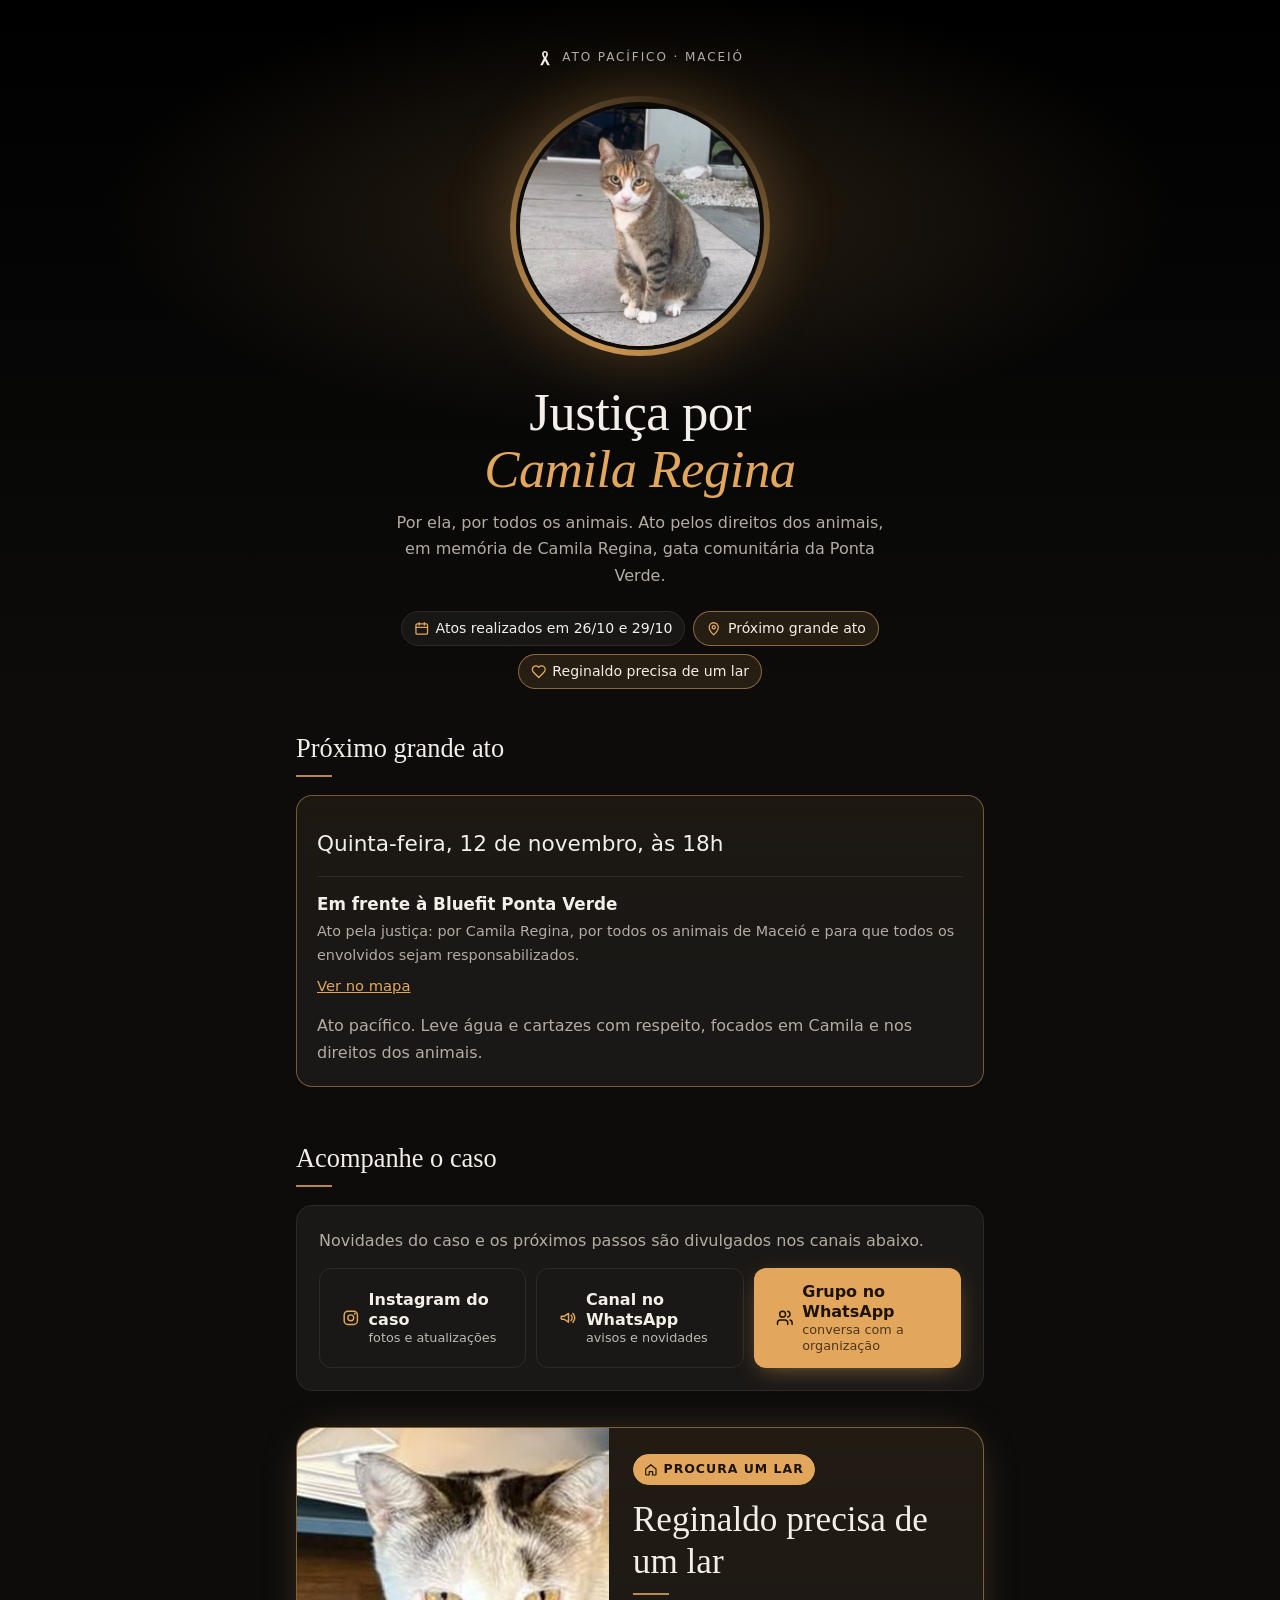
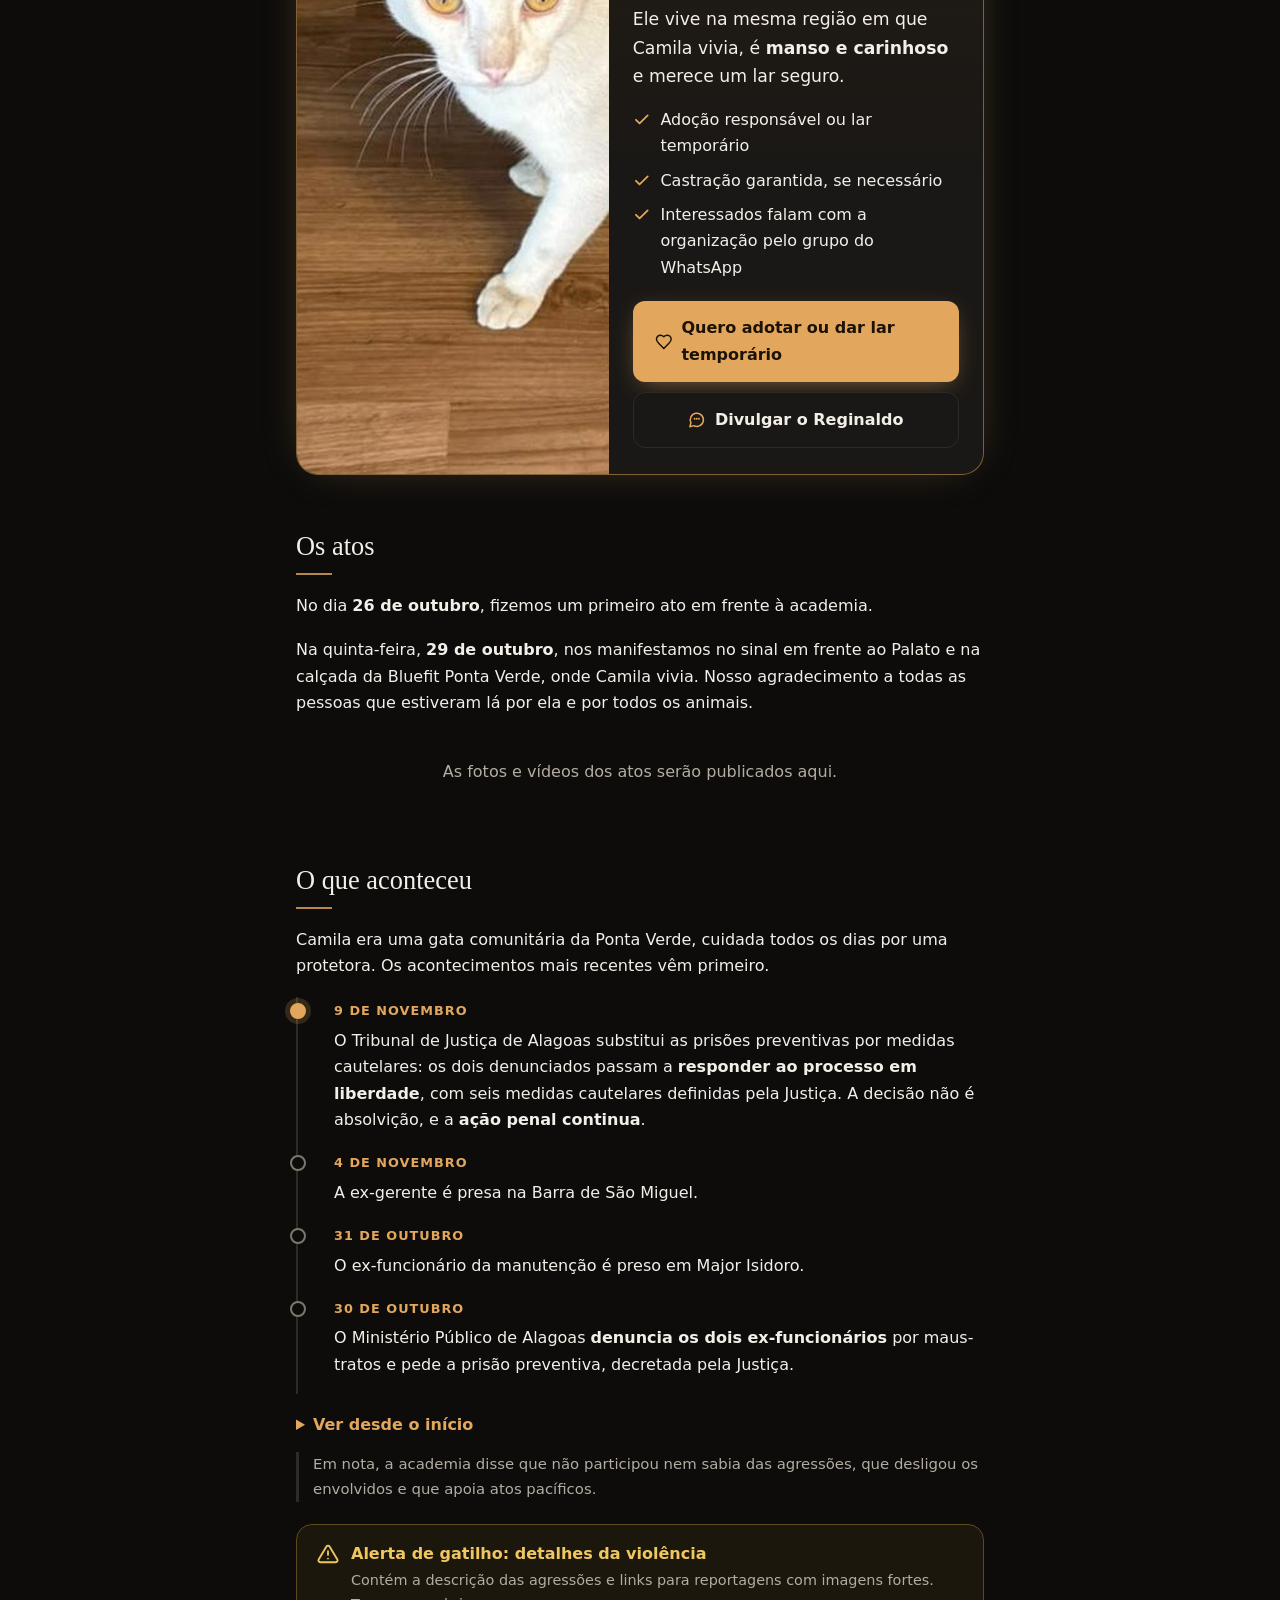
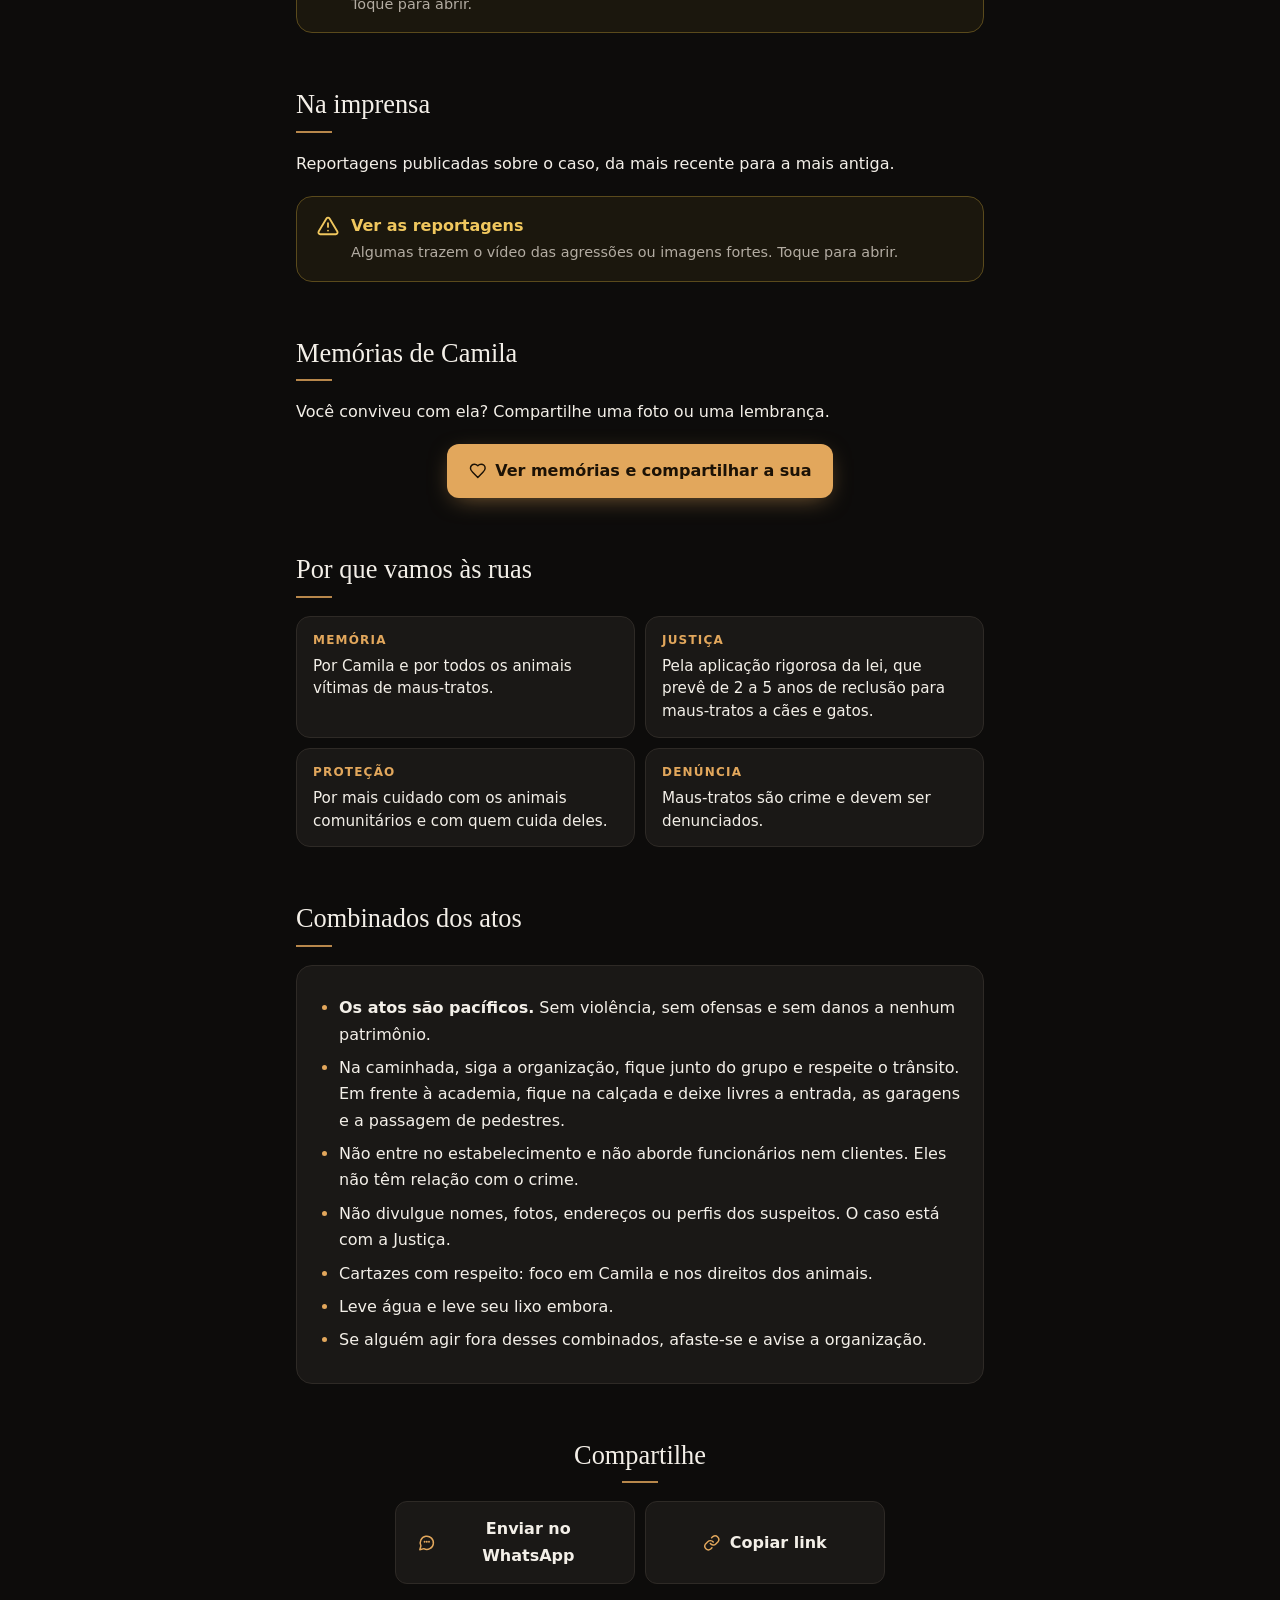
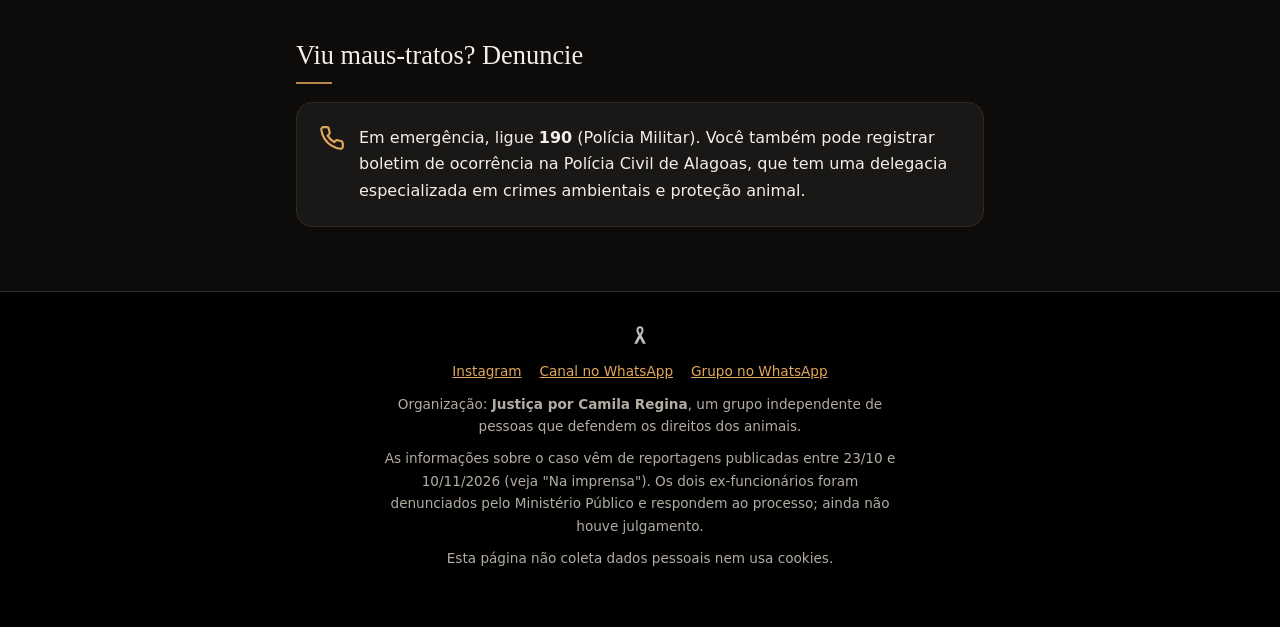
==== index.html @ c32c1be2 "Add files via upload" ====
<!doctype html>
<html lang="pt-BR">
<head>
<meta charset="utf-8">
<meta name="viewport" content="width=device-width, initial-scale=1">
<title>Justiça por Camila Regina · Ato pelos direitos dos animais</title>
<meta name="description" content="Ato pelos direitos dos animais, em memória da gata Camila Regina. Veja as fotos do grande ato de 29/10 e ajude o Reginaldo a encontrar um lar.">
<meta property="og:title" content="Justiça por Camila Regina · Ato pelos direitos dos animais">
<meta property="og:description" content="Fotos do grande ato de 29/10 · Reginaldo precisa de um lar · Ponta Verde, Maceió.">
<meta property="og:image" content="https://camilaregina-site.github.io/manifestacao/card-ato.png">
<meta name="theme-color" content="#0d0c0b">
<link rel="stylesheet" href="style.css">
<script>document.documentElement.classList.add('js')</script>
</head>
<body>

<!-- Ícones (SVG inline, sem serviços externos) -->
<svg width="0" height="0" style="position:absolute" aria-hidden="true">
  <symbol id="i-ribbon" viewBox="0 0 24 24"><path fill="currentColor" d="M12 2.5c-2.2 0-3.9 1.8-3.9 4 0 1.8 1 3.7 2.3 5.8L5.6 21.5h3.3L12 15.6l3.1 5.9h3.3l-4.8-9.2c1.3-2.1 2.3-4 2.3-5.8 0-2.2-1.7-4-3.9-4zm0 2.2c1 0 1.7.8 1.7 1.8 0 1-.7 2.4-1.7 4-1-1.6-1.7-3-1.7-4 0-1 .7-1.8 1.7-1.8z"/></symbol>
  <symbol id="i-cal" viewBox="0 0 24 24"><g fill="none" stroke="currentColor" stroke-width="2" stroke-linecap="round" stroke-linejoin="round"><rect x="3" y="4.5" width="18" height="16" rx="2"/><path d="M16 2.5v4M8 2.5v4M3 10h18"/></g></symbol>
  <symbol id="i-clock" viewBox="0 0 24 24"><g fill="none" stroke="currentColor" stroke-width="2" stroke-linecap="round" stroke-linejoin="round"><circle cx="12" cy="12" r="9"/><path d="M12 7v5l3 2"/></g></symbol>
  <symbol id="i-pin" viewBox="0 0 24 24"><g fill="none" stroke="currentColor" stroke-width="2" stroke-linecap="round" stroke-linejoin="round"><path d="M12 21.5s7-6.2 7-11.8a7 7 0 1 0-14 0c0 5.6 7 11.8 7 11.8z"/><circle cx="12" cy="9.7" r="2.5"/></g></symbol>
  <symbol id="i-shirt" viewBox="0 0 24 24"><path fill="none" stroke="currentColor" stroke-width="2" stroke-linejoin="round" d="M8 3 3 5.5l1.5 4.5L7 9v11.5h10V9l2.5 1L21 5.5 16 3c-.5 1.5-2 2.5-4 2.5S8.5 4.5 8 3z"/></symbol>
  <symbol id="i-chat" viewBox="0 0 24 24"><g fill="none" stroke="currentColor" stroke-width="2" stroke-linecap="round" stroke-linejoin="round"><path d="M7.9 20A9 9 0 1 0 4 16.1L2.5 21.5z"/><path d="M9 10.5h.01M12 10.5h.01M15 10.5h.01" stroke-width="2.6"/></g></symbol>
  <symbol id="i-link" viewBox="0 0 24 24"><g fill="none" stroke="currentColor" stroke-width="2" stroke-linecap="round" stroke-linejoin="round"><path d="M10 13a5 5 0 0 0 7.5.5l3-3a5 5 0 0 0-7-7L11.8 5.2"/><path d="M14 11a5 5 0 0 0-7.5-.5l-3 3a5 5 0 0 0 7 7l1.7-1.7"/></g></symbol>
  <symbol id="i-users" viewBox="0 0 24 24"><g fill="none" stroke="currentColor" stroke-width="2" stroke-linecap="round" stroke-linejoin="round"><path d="M16 21v-2a4 4 0 0 0-4-4H6a4 4 0 0 0-4 4v2"/><circle cx="9" cy="7" r="4"/><path d="M22 21v-2a4 4 0 0 0-3-3.9M16 3.1a4 4 0 0 1 0 7.8"/></g></symbol>
  <symbol id="i-alert" viewBox="0 0 24 24"><g fill="none" stroke="currentColor" stroke-width="2" stroke-linecap="round" stroke-linejoin="round"><path d="M10.3 3.9 1.8 18a2 2 0 0 0 1.7 3h17a2 2 0 0 0 1.7-3L13.7 3.9a2 2 0 0 0-3.4 0z"/><path d="M12 9v4M12 17h.01"/></g></symbol>
  <symbol id="i-heart" viewBox="0 0 24 24"><path fill="none" stroke="currentColor" stroke-width="2" stroke-linejoin="round" d="M19 14c1.5-1.5 3-3.2 3-5.5A5.5 5.5 0 0 0 16.5 3c-1.8 0-3 .5-4.5 2-1.5-1.5-2.7-2-4.5-2A5.5 5.5 0 0 0 2 8.5c0 2.3 1.5 4 3 5.5l7 7z"/></symbol>
  <symbol id="i-home" viewBox="0 0 24 24"><g fill="none" stroke="currentColor" stroke-width="2" stroke-linecap="round" stroke-linejoin="round"><path d="M3 10.5 12 3l9 7.5V20a1 1 0 0 1-1 1h-5v-6H9v6H4a1 1 0 0 1-1-1z"/></g></symbol>
  <symbol id="i-walk" viewBox="0 0 24 24"><g fill="none" stroke="currentColor" stroke-width="2" stroke-linecap="round" stroke-linejoin="round"><circle cx="13" cy="4" r="2"/><path d="m9 20 3-6 3 3v4M7.5 12.5 10 9l3 1 2 3 2.5 1M10 9l-1.5 4.5"/></g></symbol>
  <symbol id="i-play" viewBox="0 0 24 24"><path fill="currentColor" d="M8 5.5v13a1 1 0 0 0 1.5.86l11-6.5a1 1 0 0 0 0-1.72l-11-6.5A1 1 0 0 0 8 5.5z"/></symbol>
  <symbol id="i-check" viewBox="0 0 24 24"><path fill="none" stroke="currentColor" stroke-width="2.4" stroke-linecap="round" stroke-linejoin="round" d="M20 6 9 17l-5-5"/></symbol>
  <symbol id="i-phone" viewBox="0 0 24 24"><path fill="none" stroke="currentColor" stroke-width="2" stroke-linecap="round" stroke-linejoin="round" d="M22 16.9v3a2 2 0 0 1-2.2 2 19.8 19.8 0 0 1-8.6-3.1 19.5 19.5 0 0 1-6-6A19.8 19.8 0 0 1 2.1 4.2 2 2 0 0 1 4.1 2h3a2 2 0 0 1 2 1.7c.1.9.4 1.8.7 2.7a2 2 0 0 1-.5 2.1L8 9.8a16 16 0 0 0 6 6l1.3-1.3a2 2 0 0 1 2.1-.4c.9.3 1.8.6 2.7.7a2 2 0 0 1 1.7 2z"/></symbol>
  <symbol id="i-insta" viewBox="0 0 24 24"><g fill="none" stroke="currentColor" stroke-width="2" stroke-linecap="round" stroke-linejoin="round"><rect x="3" y="3" width="18" height="18" rx="5"/><circle cx="12" cy="12" r="4"/><path d="M17.5 6.5h.01" stroke-width="2.6"/></g></symbol>
  <symbol id="i-channel" viewBox="0 0 24 24"><g fill="none" stroke="currentColor" stroke-width="2" stroke-linecap="round" stroke-linejoin="round"><path d="M3 11v2a1 1 0 0 0 1 1h3l6 4V6L7 10H4a1 1 0 0 0-1 1z"/><path d="M16.5 8.5a5 5 0 0 1 0 7M19 6a8.5 8.5 0 0 1 0 12"/></g></symbol>
</svg>

<header class="hero">
  <div class="wrap">
    <p class="kicker"><svg class="ico ribbon"><use href="#i-ribbon"/></svg> Ato pacífico · Maceió</p>
    <div class="portrait">
      <img src="camila.jpg" alt="Camila Regina, uma gata tigrada com manchas laranja e peito e patas brancos, sentada numa calçada.">
    </div>
    <h1>Justiça por<br><em>Camila Regina</em></h1>
    <p class="sub">Por ela, por todos os animais. Ato pelos direitos dos animais, em memória de Camila Regina, gata comunitária da Ponta Verde.</p>
    <ul class="chips" aria-label="Resumo">
      <li><svg class="ico"><use href="#i-cal"/></svg> Atos realizados em 26/10 e 29/10</li>
      <li id="chipProx" hidden><a href="#proximo"><svg class="ico"><use href="#i-pin"/></svg> Próximo grande ato</a></li>
      <li><a href="#reginaldo"><svg class="ico"><use href="#i-heart"/></svg> Reginaldo precisa de um lar</a></li>
    </ul>
  </div>
</header>

<main class="wrap">

<section id="proximo" class="reveal" aria-labelledby="prox-t" hidden>
  <h2 id="prox-t">Próximo grande ato</h2>
  <article class="event main-event">
    <p class="event-date" id="proxQuando"></p>
    <ul class="route" id="proxRota"></ul>
    <p class="prox-levar" id="proxLevar"></p>
  </article>
</section>

<section class="reveal" aria-labelledby="acompanhe-t">
  <h2 id="acompanhe-t">Acompanhe o caso</h2>
  <div class="card">
    <p class="follow-note" id="semProximo">Outros atos podem acontecer. Quando houver, a data e o local serão divulgados aqui e nos canais abaixo.</p>
    <p class="follow-note" id="comProximo" hidden>Novidades do caso e os próximos passos são divulgados nos canais abaixo.</p>
    <div class="follow">
      <a class="btn ghost" data-link="INSTAGRAM" href="#" target="_blank" rel="noopener"><svg class="ico"><use href="#i-insta"/></svg><span>Instagram do caso<small>fotos e atualizações</small></span></a>
      <a class="btn ghost" data-link="CANAL_WHATSAPP" href="#" target="_blank" rel="noopener"><svg class="ico"><use href="#i-channel"/></svg><span>Canal no WhatsApp<small>avisos e novidades</small></span></a>
      <a class="btn primary" data-link="GRUPO_WHATSAPP" href="#" target="_blank" rel="noopener"><svg class="ico"><use href="#i-users"/></svg><span>Grupo no WhatsApp<small>conversa com a organização</small></span></a>
    </div>
  </div>
</section>

<section id="reginaldo" class="reveal featured" aria-labelledby="adote">
  <div class="featured-card">
    <img src="reginaldo.jpg" alt="Reginaldo, um gato branco com manchas cinza tigradas na cabeça e no rabo e olhos cor de mel, em pé sobre um piso de madeira.">
    <div class="featured-body">
      <span class="tag urgent"><svg class="ico"><use href="#i-home"/></svg> Procura um lar</span>
      <h2 id="adote">Reginaldo precisa de um lar</h2>
      <p class="big">Ele vive na mesma região em que Camila vivia, é <strong>manso e carinhoso</strong> e merece um lar seguro.</p>
      <ul class="checks">
        <li><svg class="ico"><use href="#i-check"/></svg> Adoção responsável ou lar temporário</li>
        <li><svg class="ico"><use href="#i-check"/></svg> Castração garantida, se necessário</li>
        <li><svg class="ico"><use href="#i-check"/></svg> Interessados falam com a organização pelo grupo do WhatsApp</li>
      </ul>
      <div class="cta-row">
        <a class="btn primary" data-group href="#" target="_blank" rel="noopener"><svg class="ico"><use href="#i-heart"/></svg> Quero adotar ou dar lar temporário</a>
        <a class="btn ghost" id="regShare" href="#" target="_blank" rel="noopener"><svg class="ico"><use href="#i-chat"/></svg> Divulgar o Reginaldo</a>
      </div>
    </div>
  </div>
</section>

<section class="reveal" aria-labelledby="ato-t">
  <h2 id="ato-t">Os atos</h2>
  <p class="lead">No dia <strong>26 de outubro</strong>, fizemos um primeiro ato em frente à academia.</p>
  <p class="lead">Na quinta-feira, <strong>29 de outubro</strong>, nos manifestamos no sinal em frente ao Palato e na calçada da Bluefit Ponta Verde, onde Camila vivia. Nosso agradecimento a todas as pessoas que estiveram lá por ela e por todos os animais.</p>
  <div id="atoPreview" class="photo-grid" hidden></div>
  <p id="atoVazio" class="empty">As fotos e vídeos dos atos serão publicados aqui.</p>
  <div class="center" id="atoCta" hidden><a class="btn primary" href="galeria.html"><svg class="ico"><use href="#i-play"/></svg> Ver todas as fotos e vídeos</a></div>
</section>

<section class="reveal" aria-labelledby="caso">
  <h2 id="caso">O que aconteceu</h2>
  <p class="lead">Camila era uma gata comunitária da Ponta Verde, cuidada todos os dias por uma protetora. Os acontecimentos mais recentes vêm primeiro.</p>
  <ol class="timeline">
    <li class="now"><span class="when">9 de novembro</span>
      <p>O Tribunal de Justiça de Alagoas substitui as prisões preventivas por medidas cautelares: os dois denunciados passam a <strong>responder ao processo em liberdade</strong>, com seis medidas cautelares definidas pela Justiça. A decisão não é absolvição, e a <strong>ação penal continua</strong>.</p></li>
    <li><span class="when">4 de novembro</span>
      <p>A ex-gerente é presa na Barra de São Miguel.</p></li>
    <li><span class="when">31 de outubro</span>
      <p>O ex-funcionário da manutenção é preso em Major Isidoro.</p></li>
    <li><span class="when">30 de outubro</span>
      <p>O Ministério Público de Alagoas <strong>denuncia os dois ex-funcionários</strong> por maus-tratos e pede a prisão preventiva, decretada pela Justiça.</p></li>
  </ol>
  <details class="more-tl">
    <summary>Ver desde o início</summary>
    <ol class="timeline">
      <li><span class="when">29 de outubro</span>
        <p>Grande ato, no sinal em frente ao Palato e na calçada da academia, dois meses depois do desaparecimento de Camila.</p></li>
      <li><span class="when">26 de outubro</span>
        <p>Primeiro ato, em frente à academia.</p></li>
      <li><span class="when">23 de outubro</span>
        <p>A imprensa divulga imagens de câmeras de segurança. A Polícia Civil conclui o inquérito e <strong>indicia por maus-tratos</strong> os dois ex-funcionários apontados como envolvidos. O caso segue para o Ministério Público.</p></li>
      <li><span class="when">Setembro e outubro</span>
        <p>Quem cuidava de Camila a procura e pede imagens de câmeras da região. As imagens só vieram a público em 23 de outubro.</p></li>
      <li><span class="when">29 de agosto</span>
        <p>Camila desaparece.</p></li>
    </ol>
  </details>
  <p class="aside">Em nota, a academia disse que não participou nem sabia das agressões, que desligou os envolvidos e que apoia atos pacíficos.</p>

  <details class="tw">
    <summary><svg class="ico"><use href="#i-alert"/></svg>
      <span><strong>Alerta de gatilho: detalhes da violência</strong>
      <small>Contém a descrição das agressões e links para reportagens com imagens fortes. Toque para abrir.</small></span></summary>
    <div class="tw-body">
      <p>Segundo as reportagens, as imagens mostram os suspeitos colocando a gata dentro de um saco, amarrando o saco e levando-o para uma sala. Também mostram o saco sendo arremessado contra o chão repetidas vezes, além de chutes e pisões com o animal dentro.</p>
      <p>De acordo com a Polícia Civil, um dos suspeitos confessou o crime em depoimento.</p>
      <p>Reportagens (com vídeo e imagens fortes):</p>
      <ul class="sources">
        <li><a href="https://www.tnh1.com.br/noticia/nid/imagens-fortes-camera-flagrou-ex-funcionarios-de-academia-agredindo-gata-na-ponta-verde/" target="_blank" rel="noopener">TNH1 · Câmera flagrou ex-funcionários de academia agredindo gata na Ponta Verde (23/10)</a></li>
        <li><a href="https://www.gazetaweb.com/noticias/policia/academia-se-pronuncia-sobre-morte-de-gata-espancada-por-ex-funcionarios-na-ponta-verde-944547" target="_blank" rel="noopener">GazetaWeb · Academia se pronuncia sobre morte de gata (23/10)</a></li>
      </ul>
    </div>
  </details>
</section>

<section class="reveal" aria-labelledby="imprensa-t">
  <h2 id="imprensa-t">Na imprensa</h2>
  <p class="lead">Reportagens publicadas sobre o caso, da mais recente para a mais antiga.</p>
  <details class="tw">
    <summary><svg class="ico"><use href="#i-alert"/></svg>
      <span><strong>Ver as reportagens</strong>
      <small>Algumas trazem o vídeo das agressões ou imagens fortes. Toque para abrir.</small></span></summary>
    <div class="tw-body">
      <ul class="news">
        <li><span class="d">10/11</span><div><a href="https://www.gazetaweb.com/noticias/justica/caso-camila-regina-justica-manda-soltar-suspeitos-de-matar-gata-em-academia-da-ponta-verde-948374" target="_blank" rel="noopener">Justiça substitui as prisões por medidas cautelares e a ação penal continua</a><small>GazetaWeb</small></div></li>
        <li><span class="d">04/11</span><div><a href="https://www.gazetaweb.com/noticias/policia/ex-gerente-de-academia-na-ponta-verde-e-presa-por-envolvimento-na-morte-da-gata-947110" target="_blank" rel="noopener">Ex-gerente da academia é presa na Barra de São Miguel</a><small>GazetaWeb</small></div></li>
        <li><span class="d">04/11</span><div><a href="https://www.bnewsalagoas.com.br/noticias/policia/caso-camila-regina-ex-gerente-de-academia-e-presa-por-suposto-envolvimento-na-morte-de-gata.html" target="_blank" rel="noopener">Caso Camila Regina: ex-gerente é presa</a><small>BNews Alagoas</small></div></li>
        <li><span class="d">31/10</span><div><a href="https://www.gazetaweb.com/noticias/policia/suspeita-de-ordenar-morte-da-gata-camila-regina-deve-se-entregar-a-policia-946533" target="_blank" rel="noopener">Denúncia do Ministério Público e prisão de um dos ex-funcionários</a><small>GazetaWeb</small></div></li>
        <li><span class="d">29/10</span><div><a href="https://www.gazetaweb.com/alagoas/justica-por-camila-regina-novo-protesto-reune-defensores-dos-animais-na-ponta-verde-946072" target="_blank" rel="noopener">Novo protesto reúne defensores dos animais na Ponta Verde</a><small>GazetaWeb</small></div></li>
        <li><span class="d">23/10</span><div><a href="https://www.gazetaweb.com/noticias/policia/academia-se-pronuncia-sobre-morte-de-gata-espancada-por-ex-funcionarios-na-ponta-verde-944547" target="_blank" rel="noopener">Academia se pronuncia sobre a morte da gata; nota na íntegra</a><small>GazetaWeb</small></div></li>
        <li><span class="d">23/10</span><div><a href="https://www.tnh1.com.br/noticia/nid/imagens-fortes-camera-flagrou-ex-funcionarios-de-academia-agredindo-gata-na-ponta-verde/" target="_blank" rel="noopener">Câmera flagrou ex-funcionários agredindo a gata (imagens fortes)</a><small>TNH1</small></div></li>
      </ul>
    </div>
  </details>
</section>

<section class="reveal" aria-labelledby="memorias-t">
  <h2 id="memorias-t">Memórias de Camila</h2>
  <p class="lead">Você conviveu com ela? Compartilhe uma foto ou uma lembrança.</p>
  <div id="memPreview" class="gallery gallery-preview"></div>
  <div class="center"><a class="btn primary" href="memorias.html"><svg class="ico"><use href="#i-heart"/></svg> Ver memórias e compartilhar a sua</a></div>
</section>

<section class="reveal" aria-labelledby="pedimos">
  <h2 id="pedimos">Por que vamos às ruas</h2>
  <div class="reasons">
    <div><span class="n">Memória</span><p>Por Camila e por todos os animais vítimas de maus-tratos.</p></div>
    <div><span class="n">Justiça</span><p>Pela aplicação rigorosa da lei, que prevê de 2 a 5 anos de reclusão para maus-tratos a cães e gatos.</p></div>
    <div><span class="n">Proteção</span><p>Por mais cuidado com os animais comunitários e com quem cuida deles.</p></div>
    <div><span class="n">Denúncia</span><p>Maus-tratos são crime e devem ser denunciados.</p></div>
  </div>
</section>

<section class="reveal" aria-labelledby="combinados">
  <h2 id="combinados">Combinados dos atos</h2>
  <div class="card">
    <ul class="rules">
      <li><strong>Os atos são pacíficos.</strong> Sem violência, sem ofensas e sem danos a nenhum patrimônio.</li>
      <li>Na caminhada, siga a organização, fique junto do grupo e respeite o trânsito. Em frente à academia, fique na calçada e deixe livres a entrada, as garagens e a passagem de pedestres.</li>
      <li>Não entre no estabelecimento e não aborde funcionários nem clientes. Eles não têm relação com o crime.</li>
      <li>Não divulgue nomes, fotos, endereços ou perfis dos suspeitos. O caso está com a Justiça.</li>
      <li>Cartazes com respeito: foco em Camila e nos direitos dos animais.</li>
      <li>Leve água e leve seu lixo embora.</li>
      <li>Se alguém agir fora desses combinados, afaste-se e avise a organização.</li>
    </ul>
  </div>
</section>

<section class="reveal center" aria-labelledby="compartilhe">
  <h2 id="compartilhe">Compartilhe</h2>
  <div class="share">
    <a class="btn ghost" id="waShare" href="#" target="_blank" rel="noopener"><svg class="ico"><use href="#i-chat"/></svg> Enviar no WhatsApp</a>
    <button class="btn ghost" id="copyBtn" type="button"><svg class="ico"><use href="#i-link"/></svg> <span>Copiar link</span></button>
  </div>
</section>

<section class="reveal" aria-labelledby="denuncie">
  <h2 id="denuncie">Viu maus-tratos? Denuncie</h2>
  <div class="card denounce">
    <svg class="ico big"><use href="#i-phone"/></svg>
    <p class="m0">Em emergência, ligue <strong>190</strong> (Polícia Militar). Você também pode registrar boletim de ocorrência na Polícia Civil de Alagoas, que tem uma delegacia especializada em crimes ambientais e proteção animal.</p>
  </div>
</section>

</main>

<footer>
  <div class="wrap">
    <svg class="ico ribbon" aria-hidden="true"><use href="#i-ribbon"/></svg>
    <p class="foot-links"><a data-link="INSTAGRAM" href="#" target="_blank" rel="noopener">Instagram</a><a data-link="CANAL_WHATSAPP" href="#" target="_blank" rel="noopener">Canal no WhatsApp</a><a data-link="GRUPO_WHATSAPP" href="#" target="_blank" rel="noopener">Grupo no WhatsApp</a></p>
    <p>Organização: <strong>Justiça por Camila Regina</strong>, um grupo independente de pessoas que defendem os direitos dos animais.</p>
    <p>As informações sobre o caso vêm de reportagens publicadas entre 23/10 e 10/11/2026 (veja "Na imprensa"). Os dois ex-funcionários foram denunciados pelo Ministério Público e respondem ao processo; ainda não houve julgamento.</p>
    <p>Esta página não coleta dados pessoais nem usa cookies.</p>
  </div>
</footer>

<script src="config.js"></script>
<script src="galeria-data.js"></script>
<script src="script.js"></script>
</body>
</html>
---- style.css ----
:root{
  --bg:#0d0c0b; --bg2:#141210; --card:#1a1816; --line:#2e2a26;
  --text:#f3efe8; --muted:#b3aca2; --faint:#7d766c;
  --accent:#e2a75c; --accent-2:#c9853a; --accent-ink:#1c1206;
  --warn:#f0c75e; --ok:#86c58a;
  --serif: Georgia, "Iowan Old Style", "Palatino Linotype", "Times New Roman", serif;
  --sans: system-ui, -apple-system, "Segoe UI", Roboto, Helvetica, Arial, sans-serif;
}
*{box-sizing:border-box}
html{-webkit-text-size-adjust:100%;scroll-behavior:smooth}
body{margin:0;background:var(--bg);color:var(--text);font:16px/1.65 var(--sans)}
a{color:var(--accent)}
.wrap{max-width:720px;margin:0 auto;padding:0 16px}
.mt0{margin-top:0}.m0{margin:0}
.ico{width:1.1em;height:1.1em;flex:none;vertical-align:-.18em}
.ico.big{width:26px;height:26px;color:var(--accent)}

/* ---------- Hero ---------- */
.hero{text-align:center;padding:48px 0 12px;position:relative;overflow:hidden;
  background:
    radial-gradient(ellipse 60% 45% at 50% 30%, rgba(226,167,92,.16), transparent 70%),
    linear-gradient(180deg, #000 0%, var(--bg) 100%);}
.kicker{display:inline-flex;align-items:center;gap:8px;letter-spacing:.16em;text-transform:uppercase;
  font-size:.75rem;color:var(--muted);margin:0 0 28px}
.ribbon{color:var(--text);width:18px;height:18px}
.portrait{width:min(260px,64vw);aspect-ratio:1;margin:0 auto;border-radius:50%;padding:6px;
  background:conic-gradient(from 200deg, rgba(226,167,92,.9), rgba(226,167,92,.15), rgba(226,167,92,.9));
  box-shadow:0 0 60px 6px rgba(226,167,92,.22)}
.portrait img{width:100%;height:100%;object-fit:cover;border-radius:50%;display:block;border:4px solid var(--bg)}
h1{font-family:var(--serif);font-weight:400;font-size:clamp(2.1rem,7.5vw,3.3rem);line-height:1.08;margin:28px 0 12px;letter-spacing:-.01em}
h1 em{font-style:italic;color:var(--accent)}
.epitaph{font-family:var(--serif);font-style:italic;font-size:1.15rem;color:var(--text);margin:0 0 10px;opacity:.9}
.sub{color:var(--muted);margin:0 auto 22px;max-width:500px}
.chips{list-style:none;padding:0;margin:0;display:flex;flex-wrap:wrap;gap:8px;justify-content:center}
.chips li{display:inline-flex;align-items:center;gap:6px;background:rgba(255,255,255,.05);border:1px solid var(--line);
  border-radius:999px;padding:5px 12px;font-size:.88rem;color:var(--text)}
.chips .ico{color:var(--accent)}

/* ---------- Botões ---------- */
.btn{display:inline-flex;align-items:center;justify-content:center;gap:9px;font:inherit;font-weight:700;cursor:pointer;
  border:0;border-radius:12px;padding:14px 22px;text-decoration:none;transition:transform .15s, background .2s, box-shadow .2s}
.btn:active{transform:scale(.98)}
.primary{background:var(--accent);color:var(--accent-ink);box-shadow:0 6px 24px -8px rgba(226,167,92,.6)}
.primary:hover{background:#ebb46c}
.ghost{background:var(--card);color:var(--text);border:1px solid var(--line)}
.ghost:hover{border-color:var(--accent)}
.ghost .ico{color:var(--accent)}
.linkbtn{background:none;border:0;color:var(--muted);text-decoration:underline;padding:8px;font:inherit;font-size:.9rem;cursor:pointer}
:focus-visible{outline:3px solid var(--accent);outline-offset:3px}

/* ---------- Seções ---------- */
main section{margin-top:56px}
main section:first-child{margin-top:32px}
h2{font-family:var(--serif);font-weight:400;font-size:1.65rem;margin:0 0 18px;line-height:1.2}
h2::after{content:"";display:block;width:36px;height:2px;background:var(--accent);margin-top:10px;opacity:.8}
.center{text-align:center}
.center h2::after{margin-left:auto;margin-right:auto}
.card{background:var(--card);border:1px solid var(--line);border-radius:16px;padding:22px}

/* Quando e onde */
.info-grid{display:grid;grid-template-columns:1fr 1fr;gap:12px}
.info{display:flex;gap:14px;align-items:flex-start;background:var(--card);border:1px solid var(--line);border-radius:16px;padding:18px}
.info.wide{grid-column:1 / -1}
.lbl{display:block;font-size:.78rem;letter-spacing:.08em;text-transform:uppercase;color:var(--faint)}
.info strong{display:block;font-size:1.05rem}
.info small{display:block;color:var(--muted);font-size:.9rem;font-weight:400;margin-top:2px}
.info a{display:inline-block;margin-top:6px;font-size:.92rem}
.tbc{color:var(--warn)}
@media (max-width:520px){.info-grid{grid-template-columns:1fr}}

/* Eventos */
.event{background:var(--card);border:1px solid var(--line);border-radius:16px;padding:20px;margin-bottom:12px}
.main-event{border-color:rgba(226,167,92,.45);background:linear-gradient(180deg,rgba(226,167,92,.08),var(--card) 60%)}
.event-date{font-size:1.35rem;margin:10px 0 2px}
.event-date strong{color:var(--accent)}
.event-sub{margin:0 0 6px;color:var(--muted)}
.route{list-style:none;margin:14px 0 0;padding:0;display:grid;gap:14px}
.route li{display:flex;gap:14px;align-items:flex-start;padding-top:14px;border-top:1px solid var(--line)}
.route strong{display:block;font-size:1.05rem}
.route small{display:block;color:var(--muted);font-size:.9rem;margin-top:2px}
.route a{display:inline-block;margin-top:6px;font-size:.92rem}
.small-event{display:flex;gap:12px;align-items:baseline;padding:14px 18px}
.tag-muted{color:var(--muted);background:rgba(255,255,255,.05);border-color:var(--line);flex:none}
.bring{margin-top:0}

/* Contador */
.rsvp{position:relative;text-align:center;background:var(--bg2);border:1px solid var(--line);border-radius:20px;padding:36px 20px;overflow:hidden}
.rsvp h2::after{margin-left:auto;margin-right:auto}
.glow{position:absolute;inset:-40% -20% auto;height:120%;pointer-events:none;
  background:radial-gradient(circle at 50% 30%, rgba(226,167,92,.18), transparent 55%)}
.count{font-family:var(--serif);font-size:4rem;line-height:1;margin:6px 0 4px;position:relative}
.count-label{color:var(--muted);margin:0 0 22px;position:relative}
.go{width:100%;max-width:340px;font-size:1.1rem;position:relative}
.go[disabled]{cursor:default}
.go.done{background:var(--ok);box-shadow:none}
.note{font-size:.85rem;color:var(--muted);margin:14px 0 0;position:relative}
.demo{font-size:.8rem;color:var(--warn);margin:10px 0 0}

/* Linha do tempo */
.timeline{list-style:none;margin:0;padding:0 0 0 22px;border-left:2px solid var(--line)}
.timeline li{position:relative;padding:0 0 16px 14px}
.timeline li::before{content:"";position:absolute;left:-30px;top:6px;width:12px;height:12px;border-radius:50%;
  background:var(--bg);border:2px solid var(--faint)}
.timeline li.now::before{background:var(--accent);border-color:var(--accent);box-shadow:0 0 0 5px rgba(226,167,92,.18)}
.when{font-size:.8rem;letter-spacing:.08em;text-transform:uppercase;color:var(--accent);font-weight:700}
.timeline p{margin:4px 0 0}
.aside{color:var(--muted);font-size:.93rem;border-left:3px solid var(--line);padding-left:14px;margin:6px 0 22px}

/* Alerta de gatilho */
details.tw{border:1px solid #5a4a1c;background:#1b170d;border-radius:16px}
details.tw summary{list-style:none;cursor:pointer;padding:16px 20px;display:flex;gap:12px;align-items:flex-start;color:var(--warn)}
details.tw summary::-webkit-details-marker{display:none}
details.tw summary .ico{width:22px;height:22px;margin-top:2px}
details.tw summary small{display:block;color:var(--muted);font-size:.9rem;margin-top:2px}
details.tw[open] summary{border-bottom:1px solid #5a4a1c}
.tw-body{padding:4px 20px 12px}
.sources li{margin:6px 0;overflow-wrap:anywhere}

/* Motivos */
.reasons{display:grid;grid-template-columns:1fr 1fr;gap:10px}
.reasons div{background:var(--card);border:1px solid var(--line);border-radius:14px;padding:14px 16px}
.reasons .n{display:block;font-size:.75rem;letter-spacing:.1em;text-transform:uppercase;color:var(--accent);font-weight:700;margin-bottom:4px}
.reasons p{margin:0;font-size:.95rem;line-height:1.5}
@media (max-width:520px){.reasons{grid-template-columns:1fr}}
.lead{margin:0 0 18px;color:var(--text)}

/* Adoção */
.adopt{display:grid;grid-template-columns:240px 1fr;background:var(--card);border:1px solid var(--line);border-radius:20px;overflow:hidden}
.adopt img{width:100%;height:100%;min-height:240px;object-fit:cover;object-position:8% 60%;display:block}
.adopt-body{padding:22px}
.adopt-body p{margin:12px 0}
.adopt-body .rules{margin-bottom:20px}
.tag{display:inline-flex;align-items:center;gap:6px;font-size:.78rem;letter-spacing:.08em;text-transform:uppercase;
  color:var(--accent);background:rgba(226,167,92,.1);border:1px solid rgba(226,167,92,.3);border-radius:999px;padding:4px 10px}
@media (max-width:560px){.adopt{grid-template-columns:1fr}.adopt img{aspect-ratio:1;height:auto}.adopt-body .btn{width:100%}}

ul.rules{margin:0;padding-left:20px}
ul.rules li{margin:7px 0}
ul.rules li::marker{color:var(--accent)}

/* Compartilhar */
.share{display:flex;gap:10px;flex-wrap:wrap;justify-content:center}
.share .btn{flex:1 1 180px;max-width:240px}

.denounce{display:flex;gap:14px;align-items:flex-start}

/* Memórias */
.gallery{columns:2 260px;column-gap:14px}
.gallery-preview:empty{display:none}
.gallery-preview{margin-bottom:18px}
.mem{break-inside:avoid;margin:0 0 14px;background:var(--card);border:1px solid var(--line);border-radius:16px;overflow:hidden}
.mem img{display:block;width:100%;height:auto;background:#222}
.mem figcaption{padding:16px 18px}
.mem blockquote{margin:0;font-family:var(--serif);font-style:italic;font-size:1.05rem;line-height:1.55;white-space:pre-line;overflow-wrap:anywhere}
.mem .who{margin:10px 0 0;color:var(--accent);font-size:.85rem;font-weight:700}
.empty{color:var(--muted);text-align:center;padding:24px 0}
.hero-small{padding:28px 0 36px}
.hero-small h1{margin-top:6px}
.hero-small .sub{margin-bottom:22px}
.back{text-align:left;margin:0 0 24px;font-size:.92rem}
.back a{color:var(--muted);text-decoration:none}
.back a:hover{color:var(--accent)}

/* Formulário */
.field{display:block;margin:0 0 18px}
.field > span{display:block;font-weight:700;margin-bottom:6px}
.field > span small{font-weight:400;color:var(--muted)}
.field input[type=text],.field textarea{width:100%;font:inherit;color:var(--text);background:var(--bg);border:1px solid var(--line);border-radius:12px;padding:12px 14px}
.field textarea{resize:vertical;min-height:120px}
.field input:focus,.field textarea:focus{outline:none;border-color:var(--accent)}
.counter{display:block;text-align:right;color:var(--faint);font-size:.8rem;margin-top:4px}
.file-drop{display:flex;align-items:center;justify-content:center;min-height:120px;border:2px dashed var(--line);border-radius:14px;cursor:pointer;color:var(--muted);overflow:hidden;position:relative}
.file-drop:hover{border-color:var(--accent);color:var(--text)}
.file-drop input{position:absolute;inset:0;opacity:0;cursor:pointer}
.file-drop span{display:inline-flex;align-items:center;gap:8px;font-weight:700}
.file-drop img{max-height:260px;max-width:100%;display:block}
.consent{display:flex;gap:12px;align-items:flex-start;font-size:.9rem;color:var(--muted);margin:6px 0 18px;cursor:pointer}
.consent input{margin-top:4px;width:18px;height:18px;accent-color:var(--accent);flex:none}
.hp{position:absolute;left:-9999px;width:1px;height:1px;opacity:0}
.form-msg{border-radius:12px;padding:12px 14px;margin:0 0 16px;font-size:.95rem}
.form-msg.ok{background:rgba(134,197,138,.12);border:1px solid rgba(134,197,138,.4);color:#cfe9d0}
.form-msg.err{background:rgba(240,199,94,.1);border:1px solid rgba(240,199,94,.4);color:var(--warn)}
#memForm .go{max-width:none}
.small-print{font-size:.85rem;color:var(--muted);margin-top:16px}

/* Chip-link no topo */
.chips li a{display:inline-flex;align-items:center;gap:6px;color:inherit;text-decoration:none}
.chips li:has(a){border-color:rgba(226,167,92,.55);background:rgba(226,167,92,.12)}

/* Reginaldo em destaque */
.featured{margin-top:36px}
.featured-card{display:grid;grid-template-columns:minmax(0,5fr) minmax(0,6fr);background:linear-gradient(180deg,rgba(226,167,92,.10),var(--card) 55%);
  border:1px solid rgba(226,167,92,.5);border-radius:22px;overflow:hidden;box-shadow:0 0 50px -20px rgba(226,167,92,.45)}
.featured-card img{width:100%;height:100%;min-height:340px;object-fit:cover;object-position:8% 60%;display:block}
.featured-body{padding:26px 24px}
.featured-body h2{font-size:clamp(1.7rem,6vw,2.2rem);margin:14px 0 10px}
.featured-body .big{font-size:1.08rem;margin:0 0 16px}
.tag{display:inline-flex;align-items:center;gap:6px;font-size:.78rem;letter-spacing:.08em;text-transform:uppercase;
  color:var(--accent);background:rgba(226,167,92,.1);border:1px solid rgba(226,167,92,.3);border-radius:999px;padding:4px 10px}
.tag.urgent{background:var(--accent);color:var(--accent-ink);border-color:var(--accent);font-weight:700}
.checks{list-style:none;padding:0;margin:0 0 20px;display:grid;gap:8px}
.checks li{display:flex;gap:10px;align-items:flex-start}
.checks .ico{color:var(--accent);margin-top:.28em}
.cta-row{display:flex;gap:10px;flex-wrap:wrap}
.cta-row .btn{flex:1 1 210px}
@media (max-width:620px){
  .featured-card{grid-template-columns:1fr}
  .featured-card img{aspect-ratio:1;min-height:0;height:auto}
  .featured-body{padding:22px 20px}
}

/* Galeria do ato */
.photo-grid{display:grid;grid-template-columns:repeat(3,1fr);gap:8px;margin:18px 0}
.photo-grid[hidden]{display:none}
.photo-grid.big{grid-template-columns:repeat(auto-fill,minmax(160px,1fr))}
.tile{position:relative;display:block;aspect-ratio:1;border:0;padding:0;border-radius:12px;overflow:hidden;background:#222;cursor:pointer}
.tile img{width:100%;height:100%;object-fit:cover;display:block;transition:transform .3s}
.tile:hover img{transform:scale(1.04)}
.tile .play{position:absolute;inset:0;display:grid;place-items:center;background:rgba(0,0,0,.28);color:#fff}
.tile .play .ico{width:44px;height:44px;filter:drop-shadow(0 2px 6px rgba(0,0,0,.6))}
.tile .more{position:absolute;inset:0;display:grid;place-items:center;background:rgba(0,0,0,.6);color:#fff;font-size:1.6rem;font-weight:700}
.count-line{color:var(--accent);font-weight:700;letter-spacing:.06em;margin:0}
.count-line:empty{display:none}

/* Visualizador */
.lb{position:fixed;inset:0;z-index:50;background:rgba(0,0,0,.95);display:flex;align-items:center;justify-content:center;padding:60px 12px 70px}
.lb[hidden]{display:none}
.lb-stage{max-width:min(1100px,100%);max-height:100%;display:flex;align-items:center;justify-content:center}
.lb-stage img,.lb-stage video{max-width:100%;max-height:calc(100vh - 140px);border-radius:8px;display:block}
.lb-close,.lb-nav{position:absolute;background:rgba(255,255,255,.12);color:#fff;border:0;border-radius:50%;width:46px;height:46px;cursor:pointer;display:grid;place-items:center;font-size:1.8rem;line-height:1}
.lb-close:hover,.lb-nav:hover{background:rgba(255,255,255,.22)}
.lb-close{top:12px;right:12px}
.lb-nav{top:50%;transform:translateY(-50%)}
.lb-nav[hidden]{display:none}
.lb-nav.prev{left:10px}.lb-nav.next{right:10px}
.lb-cap{position:absolute;left:0;right:0;bottom:18px;margin:0;text-align:center;color:var(--muted);font-size:.9rem;padding:0 64px}
body.lb-open{overflow:hidden}

/* Rodapé */
footer{margin-top:64px;padding:32px 0 48px;border-top:1px solid var(--line);color:var(--muted);font-size:.85rem;text-align:center;background:#000}
footer .ribbon{width:22px;height:22px;opacity:.8}
footer p{max-width:520px;margin:10px auto}

/* Animação ao rolar (só com JS e sem preferência por menos movimento) */
@media (prefers-reduced-motion:no-preference){
  .js .reveal{opacity:0;transform:translateY(18px);transition:opacity .7s ease, transform .7s ease}
  .js .reveal.in{opacity:1;transform:none}
}
@media (prefers-reduced-motion:reduce){ html{scroll-behavior:auto} }

/* --- atualização: acompanhe, imprensa, histórico, álbuns --- */
.follow{display:grid;gap:10px;margin-top:14px}
@media(min-width:720px){.follow{grid-template-columns:repeat(3,1fr)}}
.follow .btn{justify-content:flex-start;text-align:left}
.follow .btn span{display:flex;flex-direction:column;line-height:1.25}
.follow .btn small{font-size:.8rem;opacity:.75;font-weight:400}
.follow-note{margin:0;color:var(--muted)}
.prox-levar{margin:14px 0 0;color:var(--muted)}
.more-tl{margin:10px 0 0}
.more-tl>summary{cursor:pointer;color:var(--accent);font-weight:600;padding:8px 0}
.more-tl .timeline{margin-top:10px}
.news{list-style:none;margin:0;padding:0;display:grid;gap:14px}
.news li{display:flex;gap:14px;align-items:flex-start}
.news .d{flex:none;min-width:3.2rem;color:var(--accent);font-weight:700;font-variant-numeric:tabular-nums}
.news a{font-weight:600}
.news small{display:block;color:var(--muted);margin-top:2px}
.foot-links{display:flex;flex-wrap:wrap;gap:6px 18px;justify-content:center}
.album{margin:0 0 34px}
.album h2{margin:0 0 4px}
.album-desc{margin:0 0 14px;color:var(--muted)}
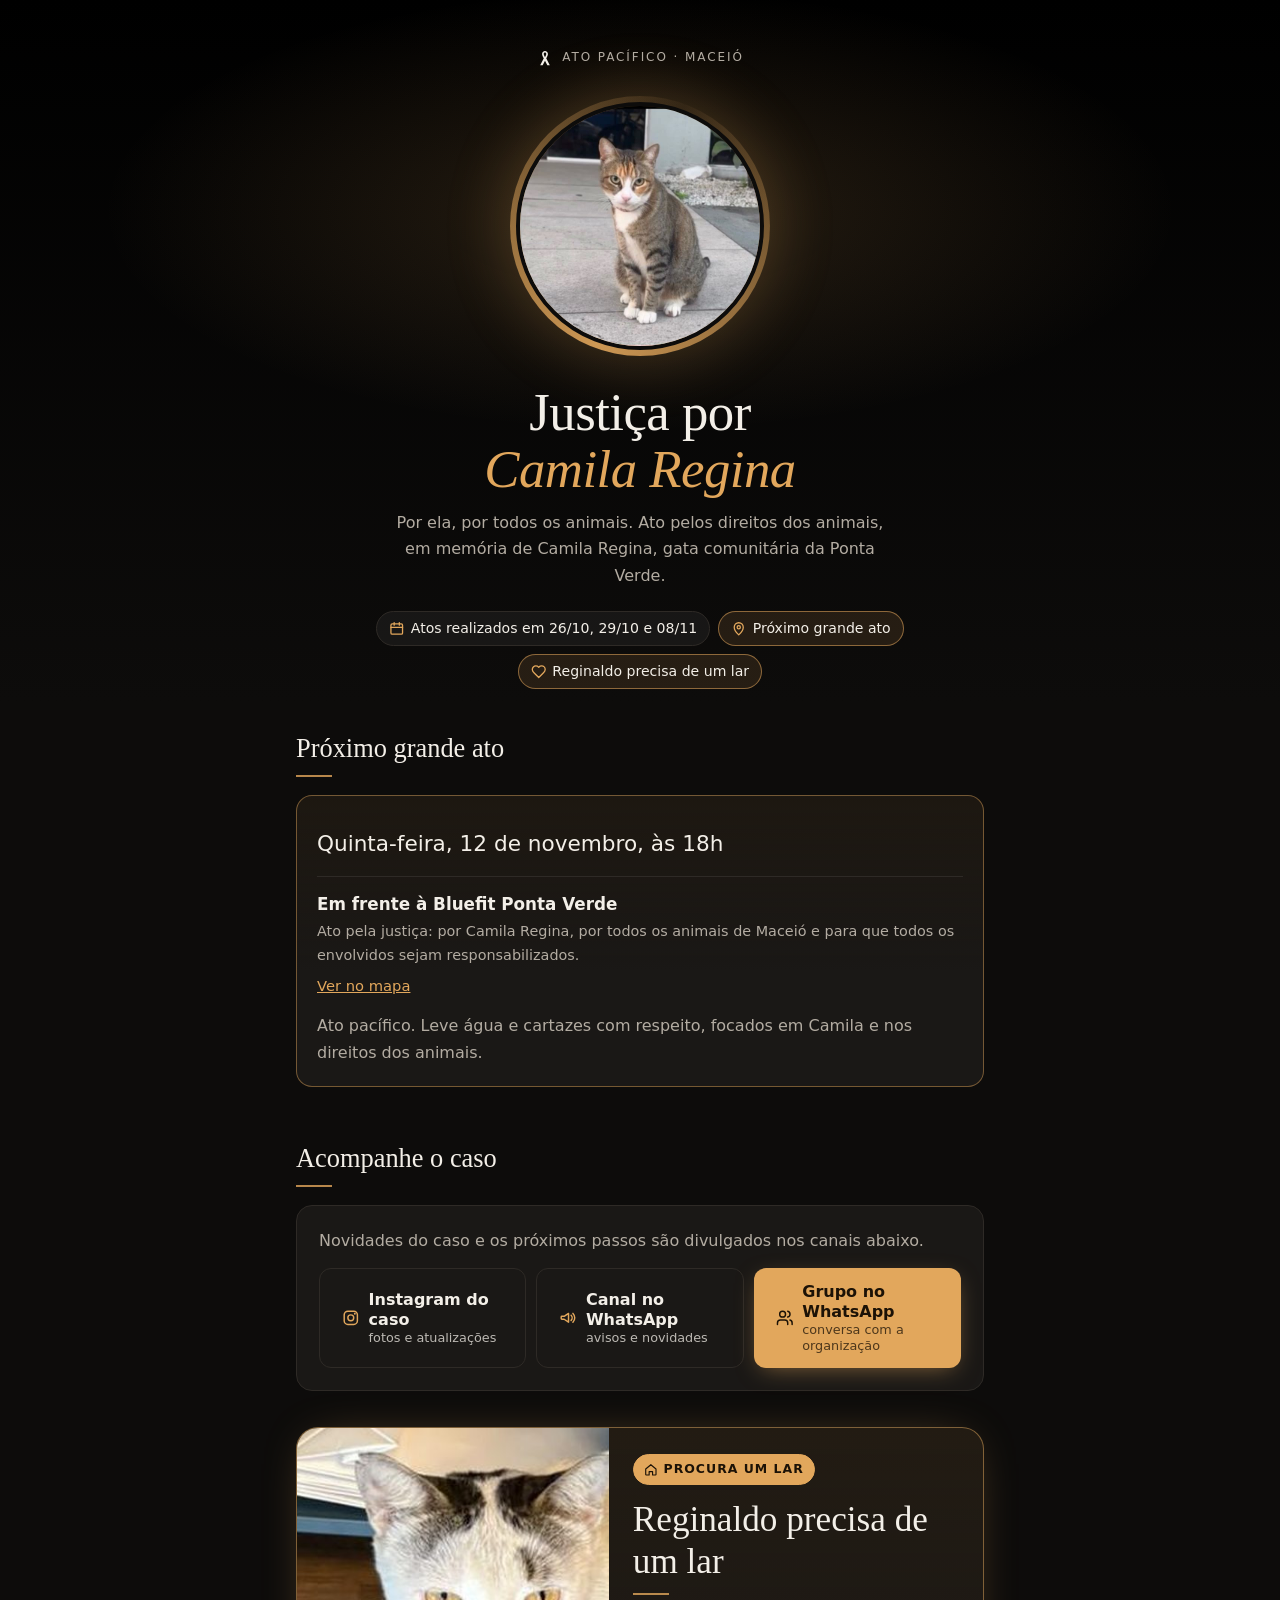
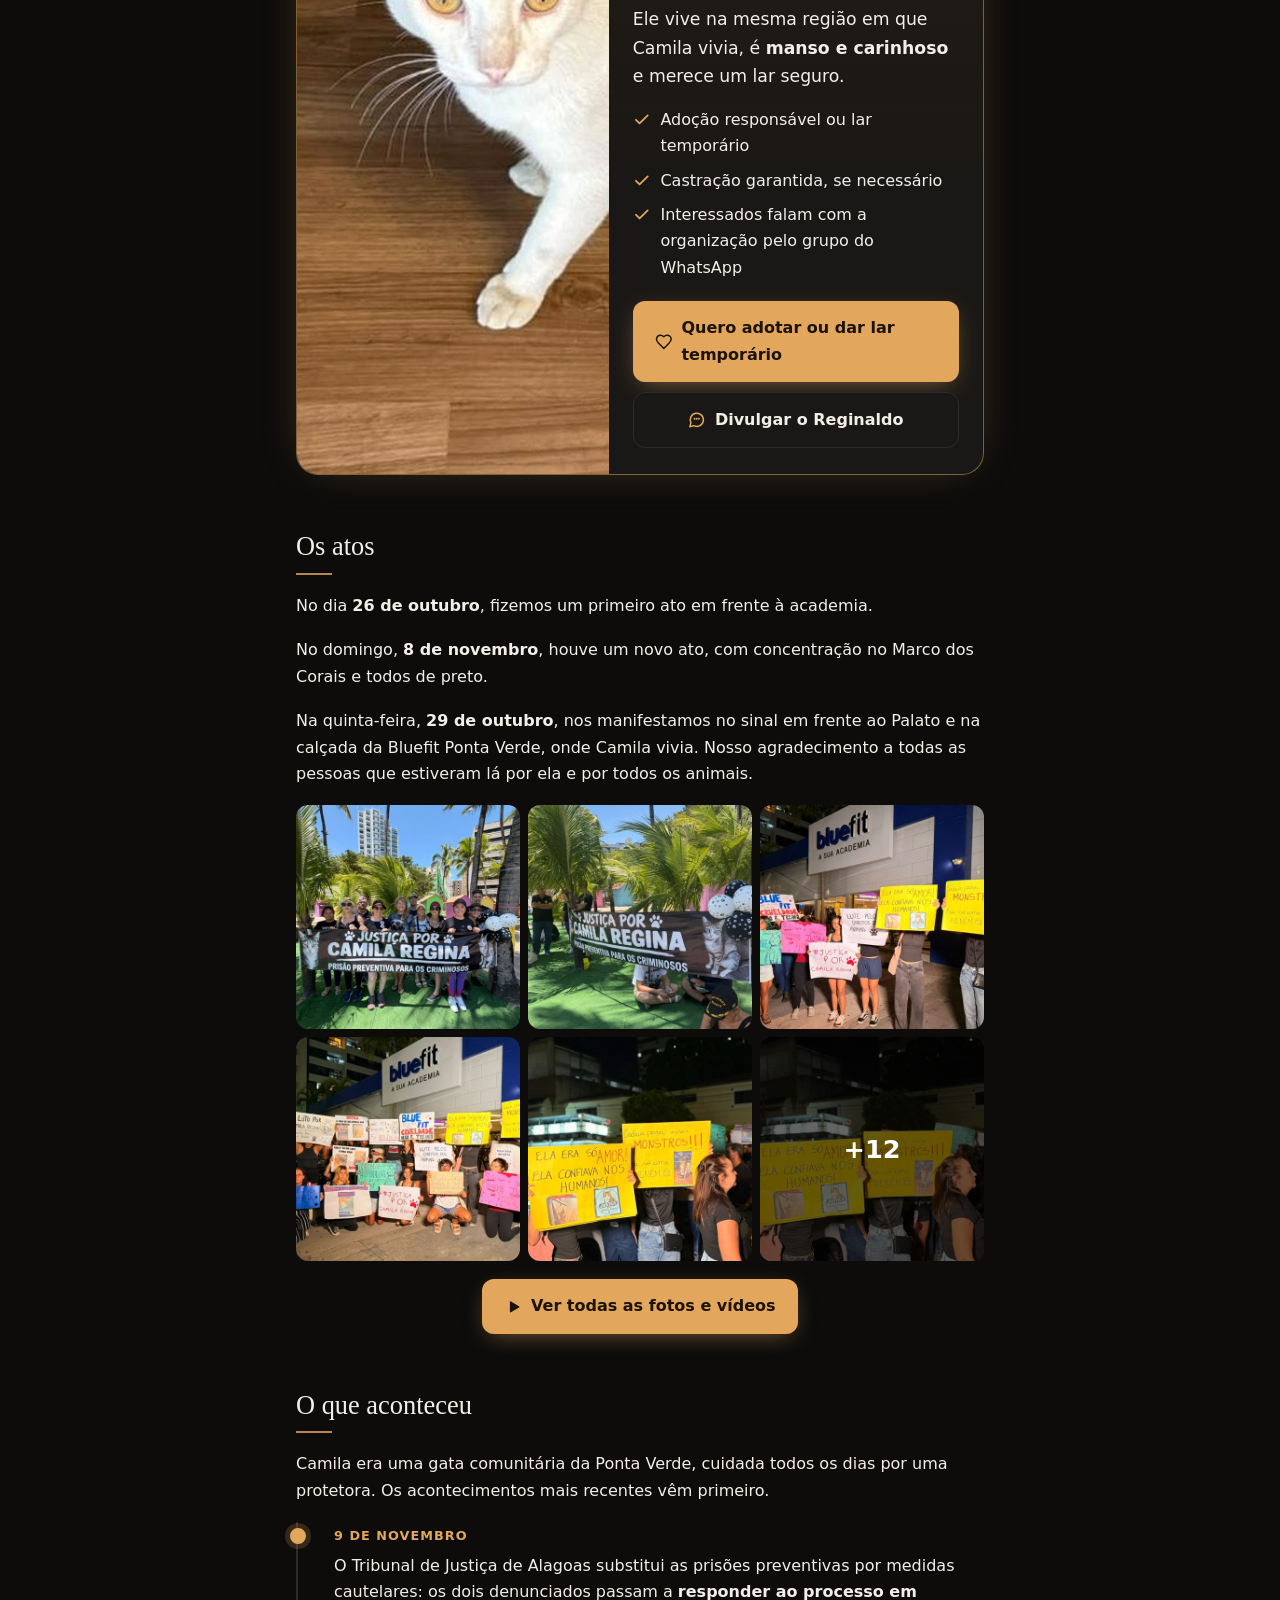
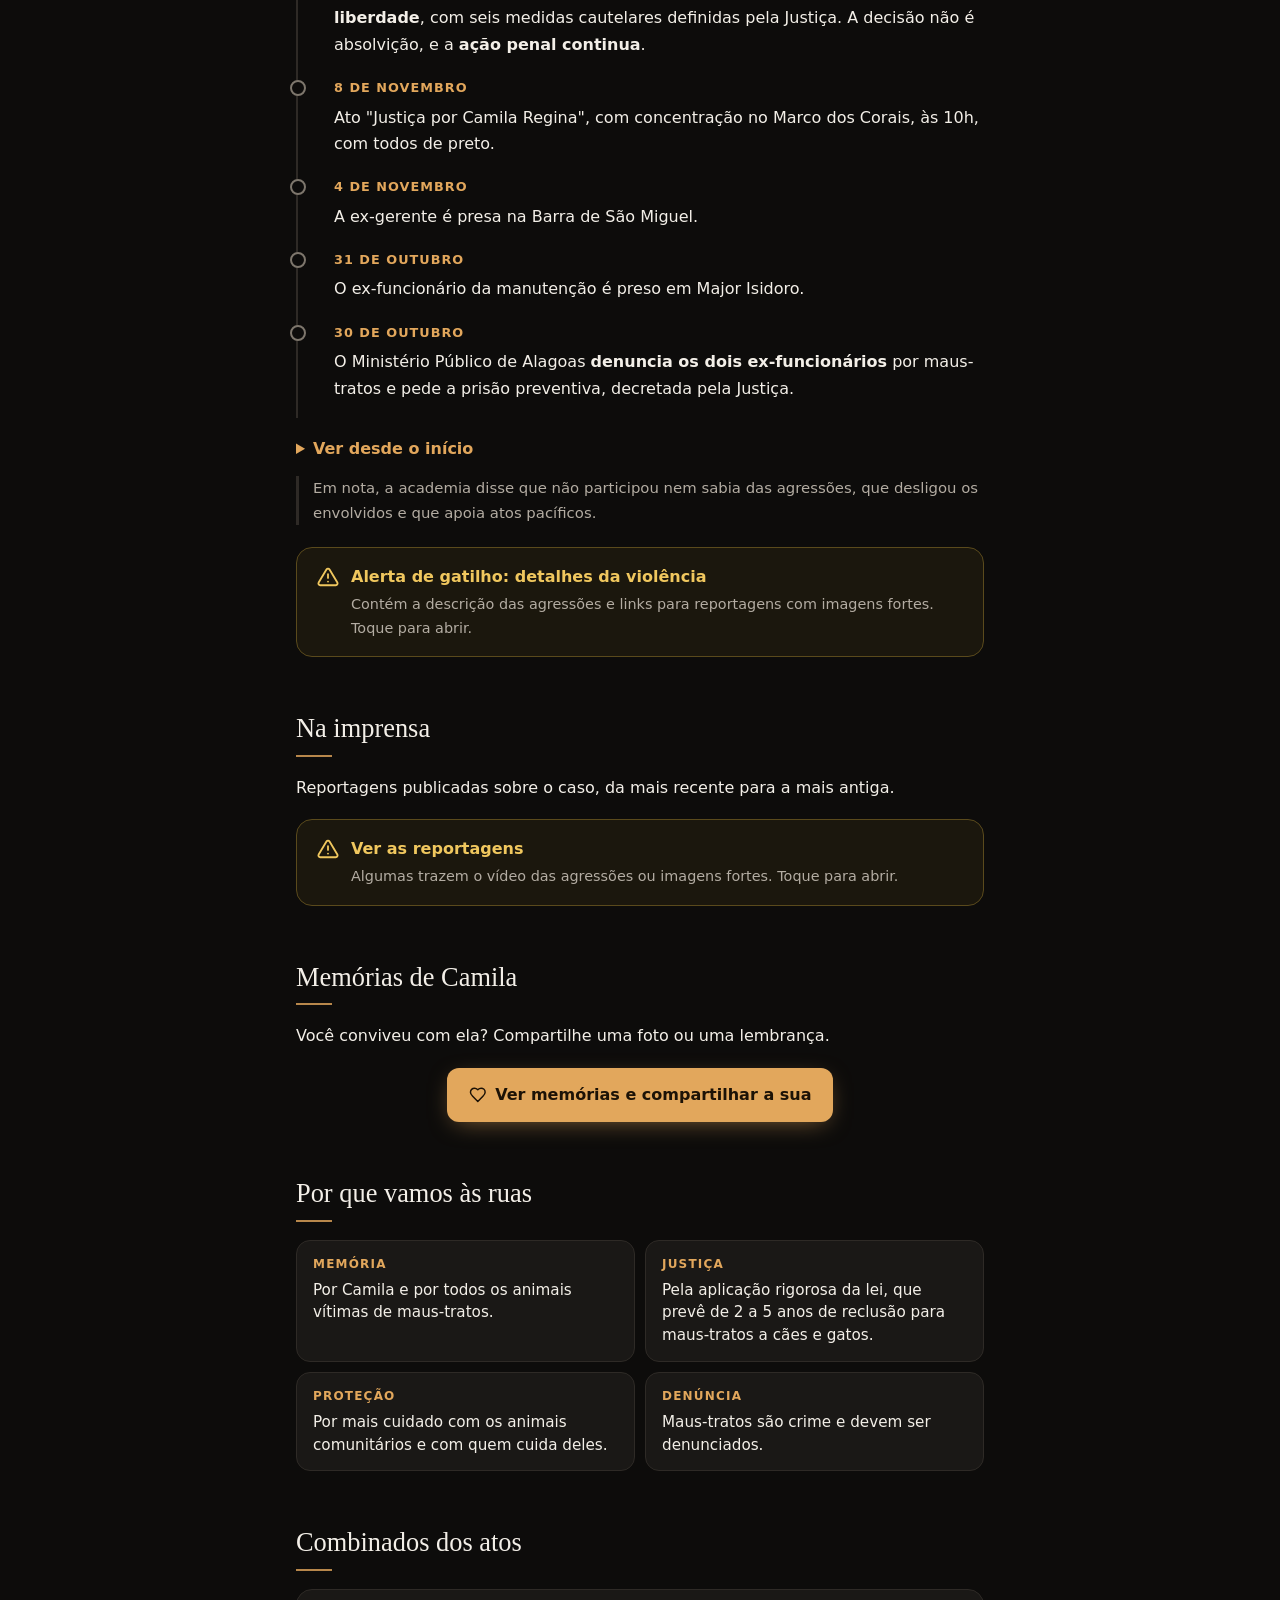
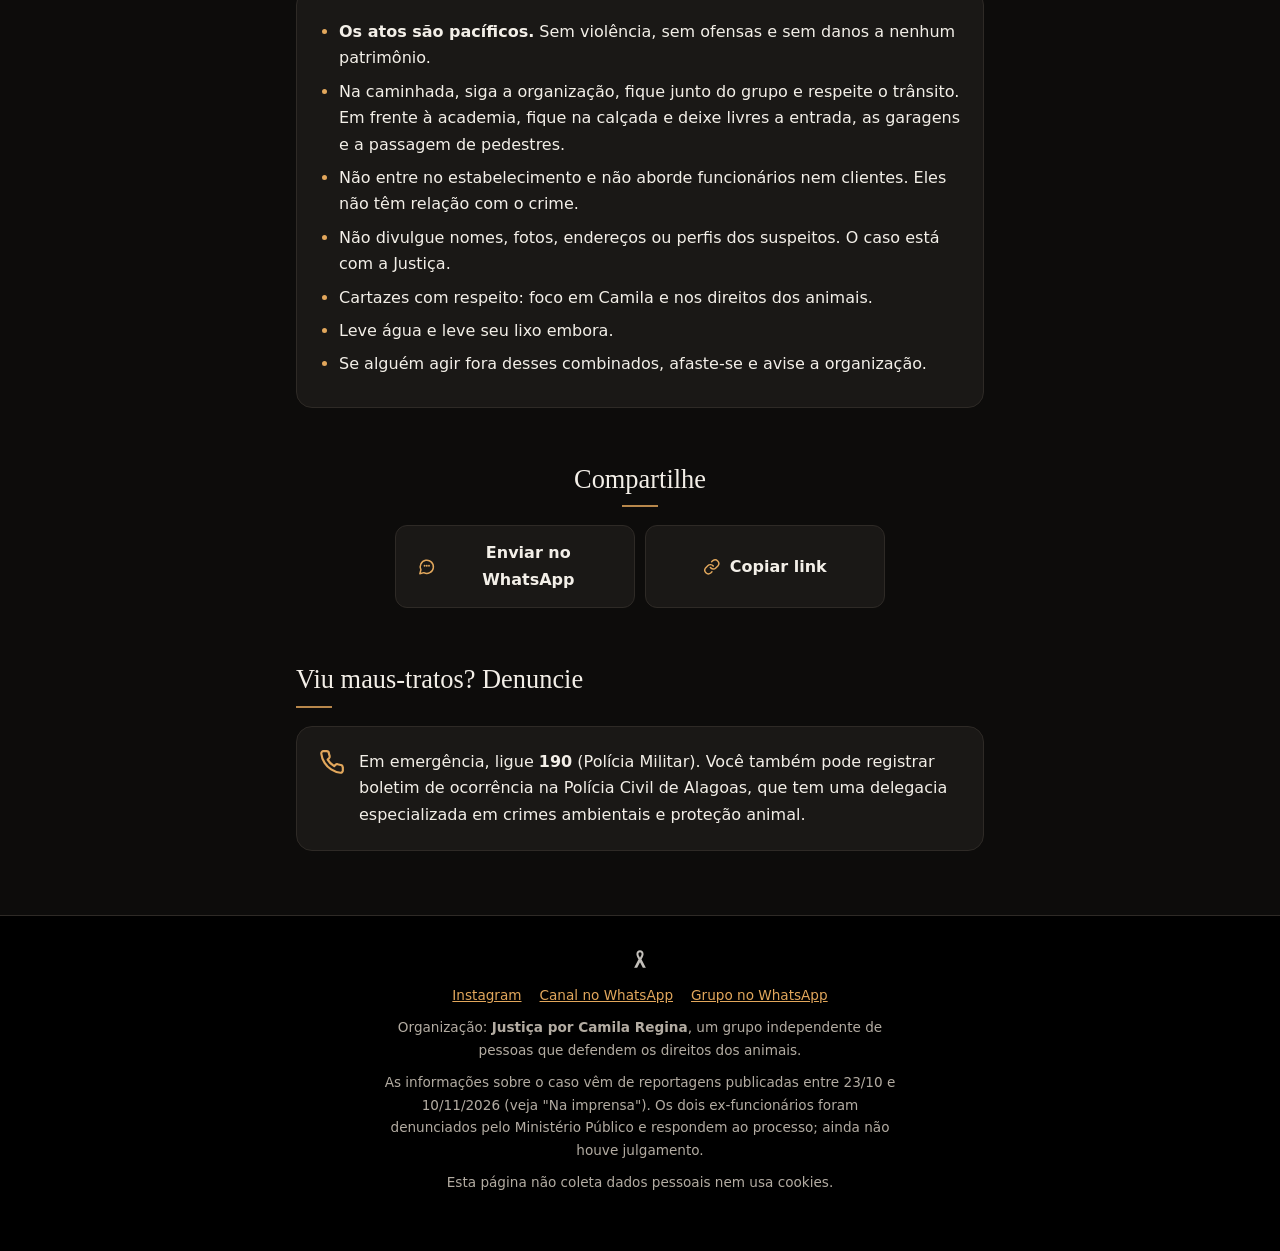
==== commit 9b830aaf: "Add files via upload" ====
--- a/index.html
+++ b/index.html
@@ -44,7 +44,7 @@
     <h1>Justiça por<br><em>Camila Regina</em></h1>
     <p class="sub">Por ela, por todos os animais. Ato pelos direitos dos animais, em memória de Camila Regina, gata comunitária da Ponta Verde.</p>
     <ul class="chips" aria-label="Resumo">
-      <li><svg class="ico"><use href="#i-cal"/></svg> Atos realizados em 26/10 e 29/10</li>
+      <li><svg class="ico"><use href="#i-cal"/></svg> Atos realizados em 26/10, 29/10 e 08/11</li>
       <li id="chipProx" hidden><a href="#proximo"><svg class="ico"><use href="#i-pin"/></svg> Próximo grande ato</a></li>
       <li><a href="#reginaldo"><svg class="ico"><use href="#i-heart"/></svg> Reginaldo precisa de um lar</a></li>
     </ul>
@@ -98,6 +98,7 @@
 <section class="reveal" aria-labelledby="ato-t">
   <h2 id="ato-t">Os atos</h2>
   <p class="lead">No dia <strong>26 de outubro</strong>, fizemos um primeiro ato em frente à academia.</p>
+  <p class="lead">No domingo, <strong>8 de novembro</strong>, houve um novo ato, com concentração no Marco dos Corais e todos de preto.</p>
   <p class="lead">Na quinta-feira, <strong>29 de outubro</strong>, nos manifestamos no sinal em frente ao Palato e na calçada da Bluefit Ponta Verde, onde Camila vivia. Nosso agradecimento a todas as pessoas que estiveram lá por ela e por todos os animais.</p>
   <div id="atoPreview" class="photo-grid" hidden></div>
   <p id="atoVazio" class="empty">As fotos e vídeos dos atos serão publicados aqui.</p>
@@ -110,6 +111,8 @@
   <ol class="timeline">
     <li class="now"><span class="when">9 de novembro</span>
       <p>O Tribunal de Justiça de Alagoas substitui as prisões preventivas por medidas cautelares: os dois denunciados passam a <strong>responder ao processo em liberdade</strong>, com seis medidas cautelares definidas pela Justiça. A decisão não é absolvição, e a <strong>ação penal continua</strong>.</p></li>
+    <li><span class="when">8 de novembro</span>
+      <p>Ato "Justiça por Camila Regina", com concentração no Marco dos Corais, às 10h, com todos de preto.</p></li>
     <li><span class="when">4 de novembro</span>
       <p>A ex-gerente é presa na Barra de São Miguel.</p></li>
     <li><span class="when">31 de outubro</span>
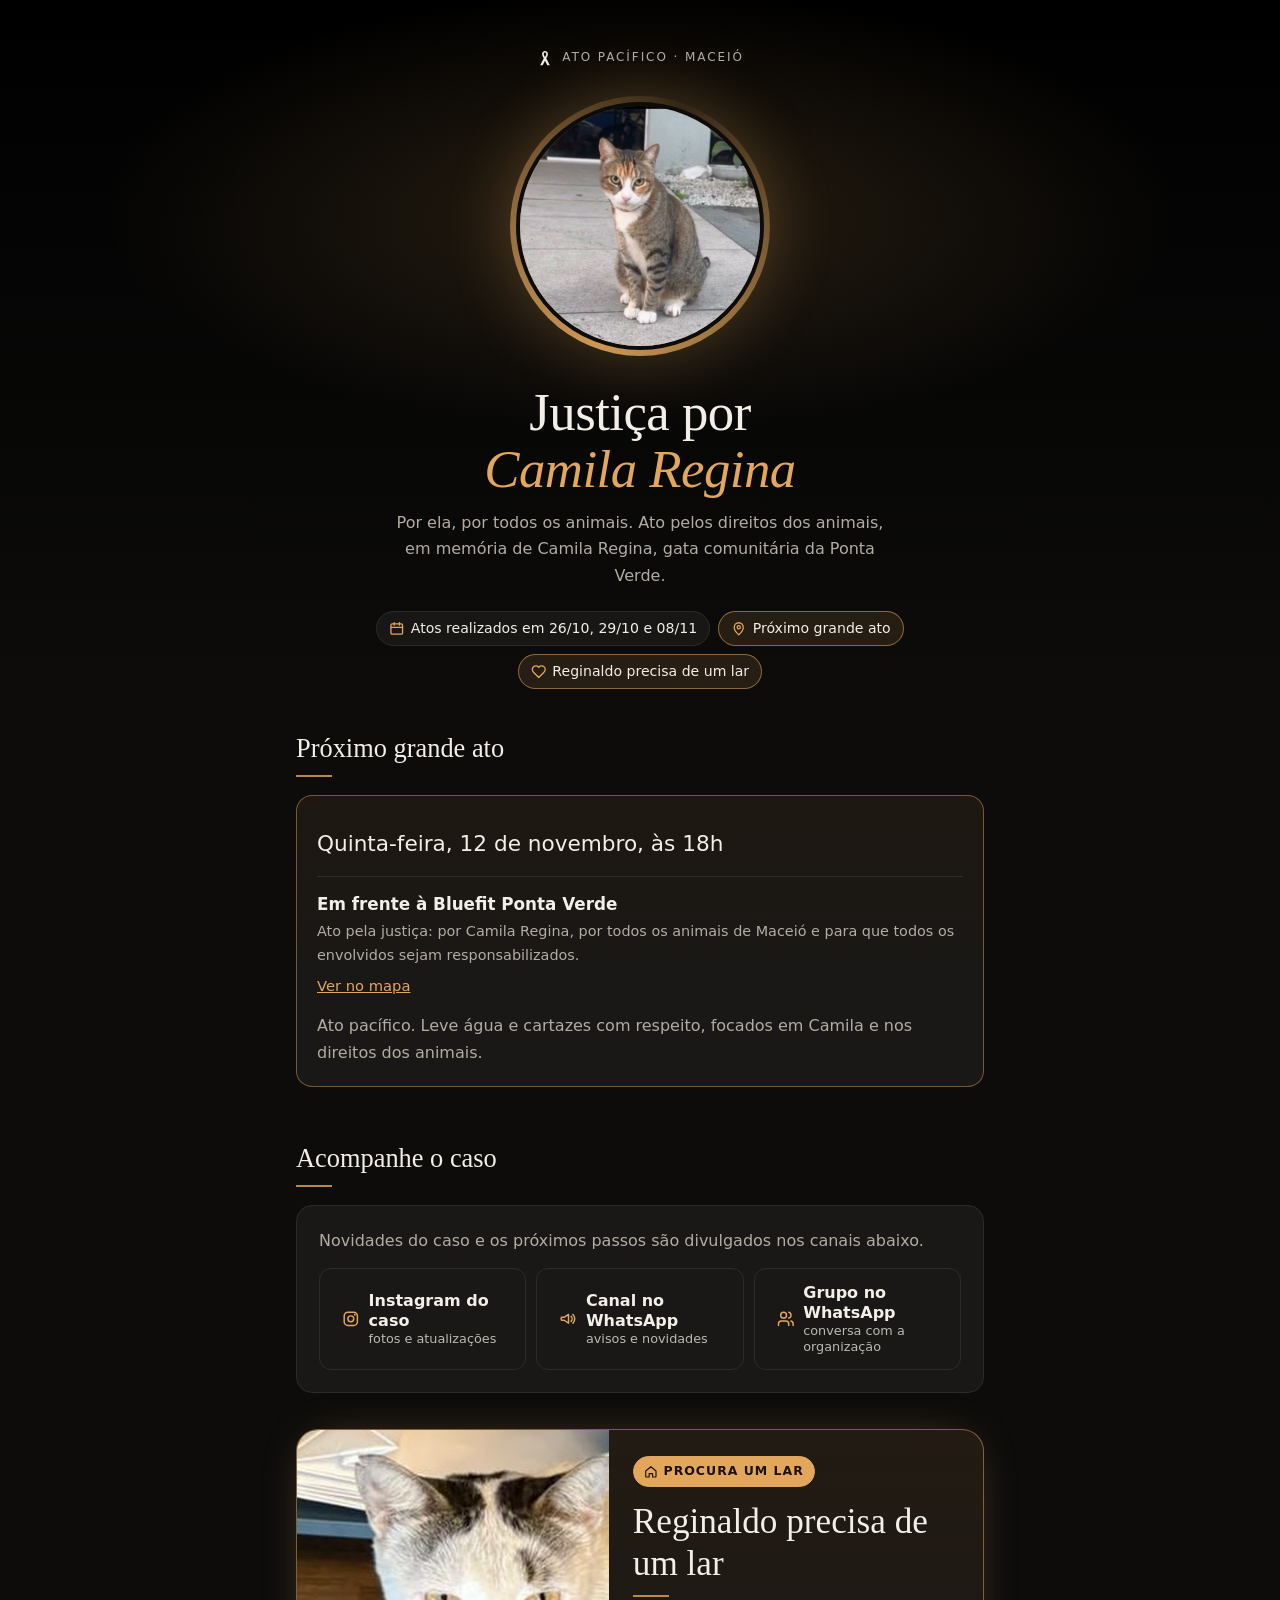
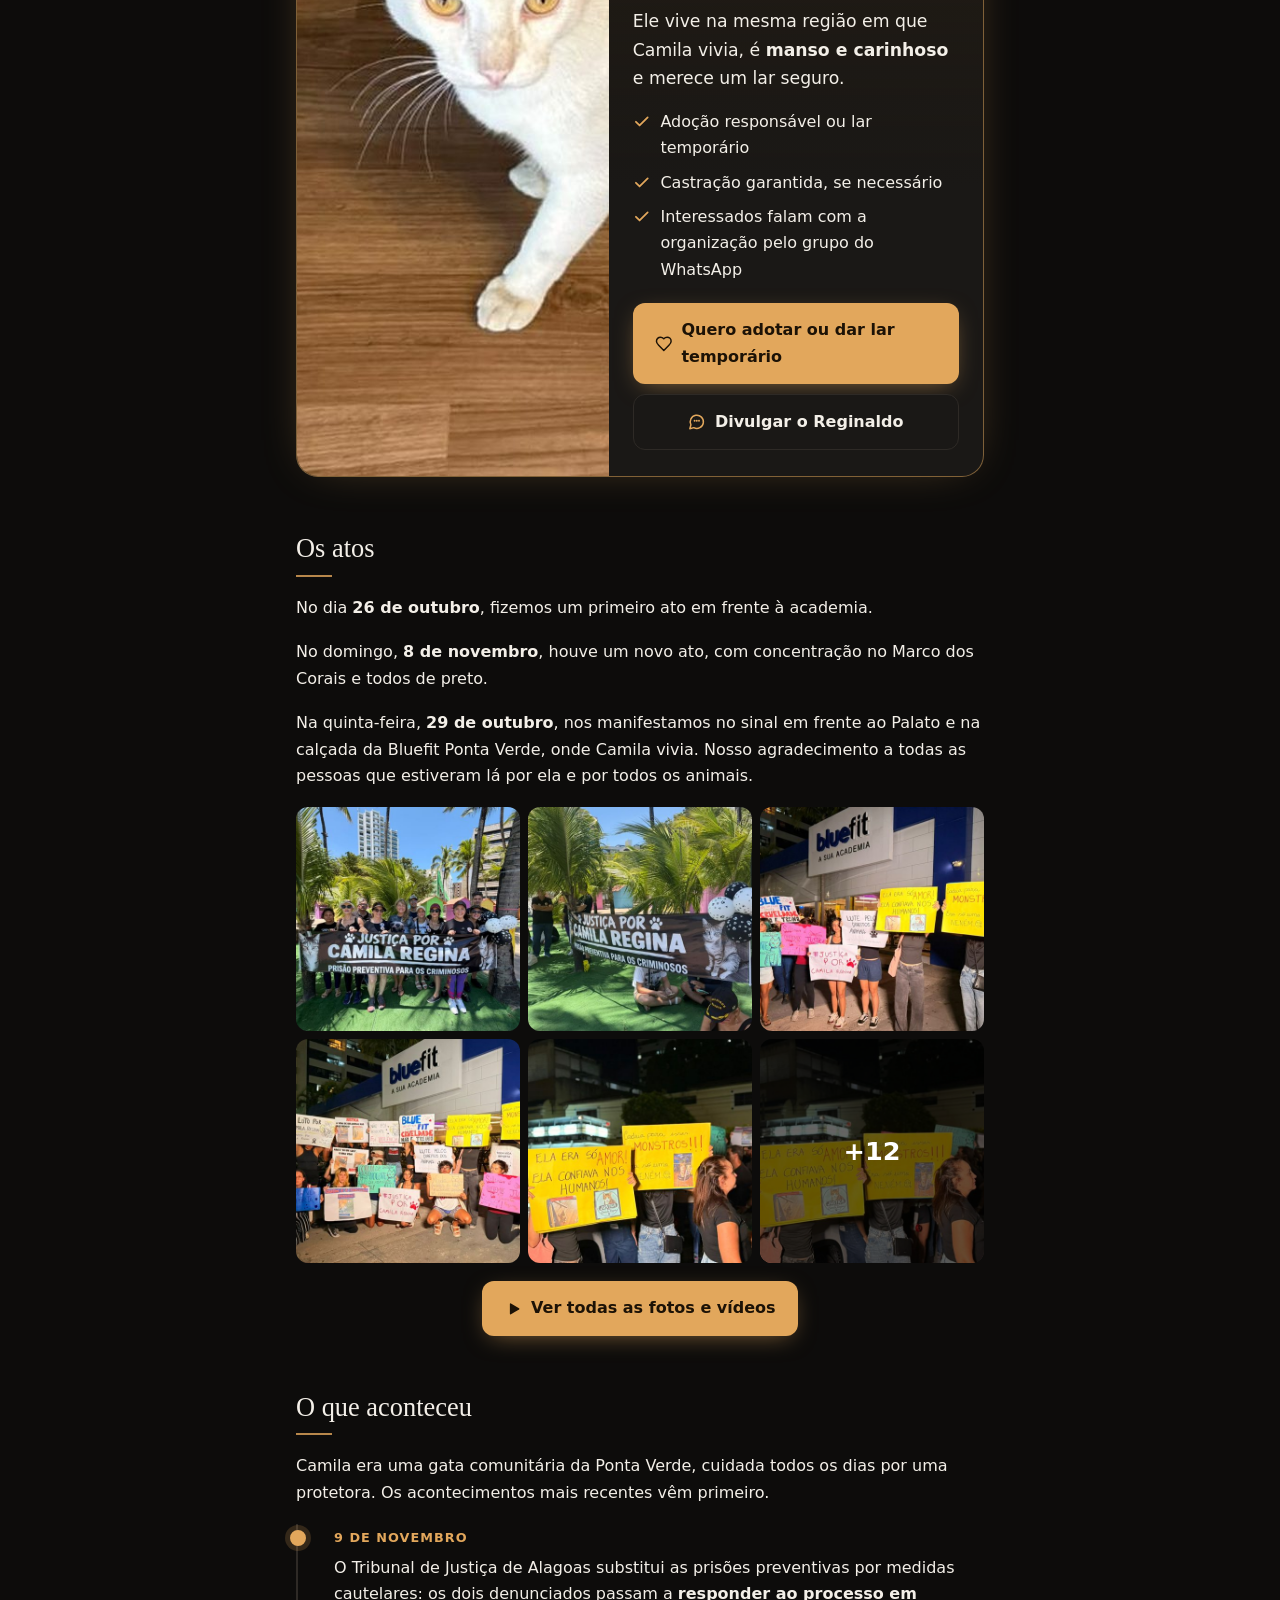
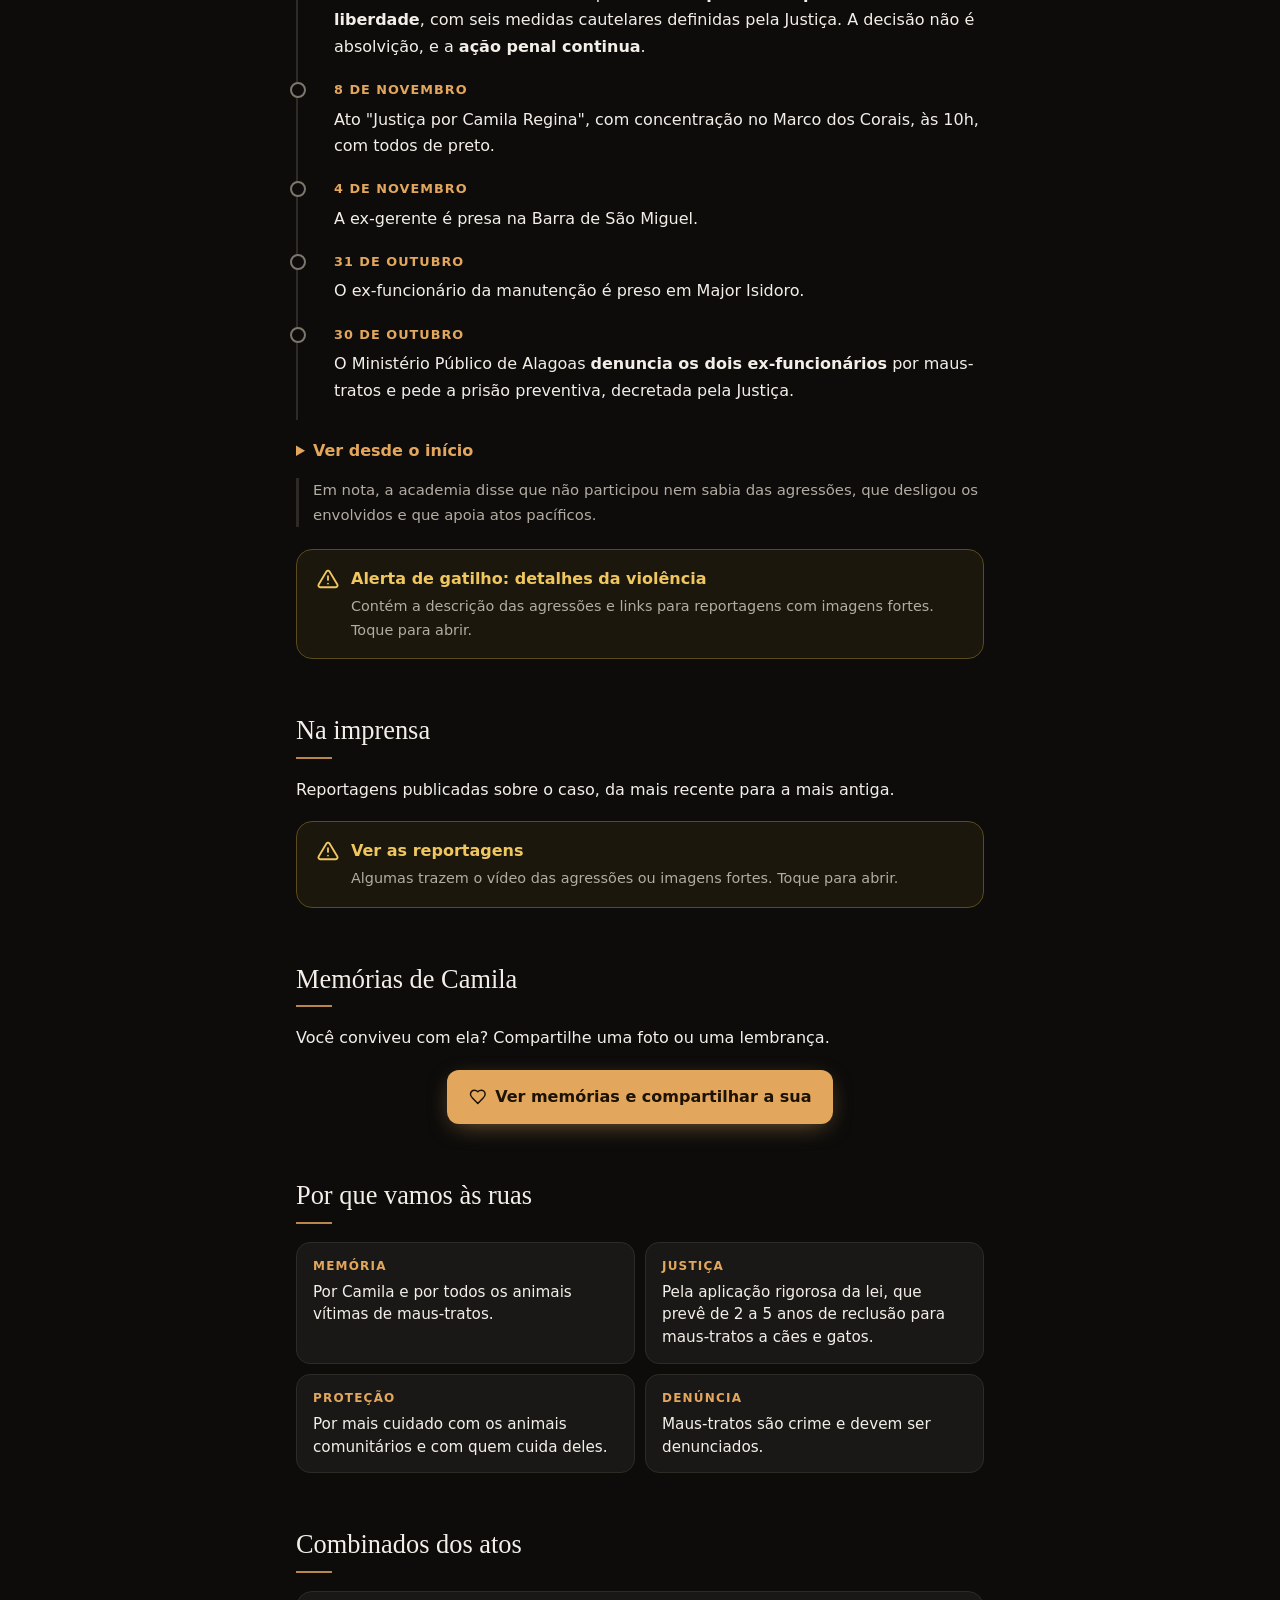
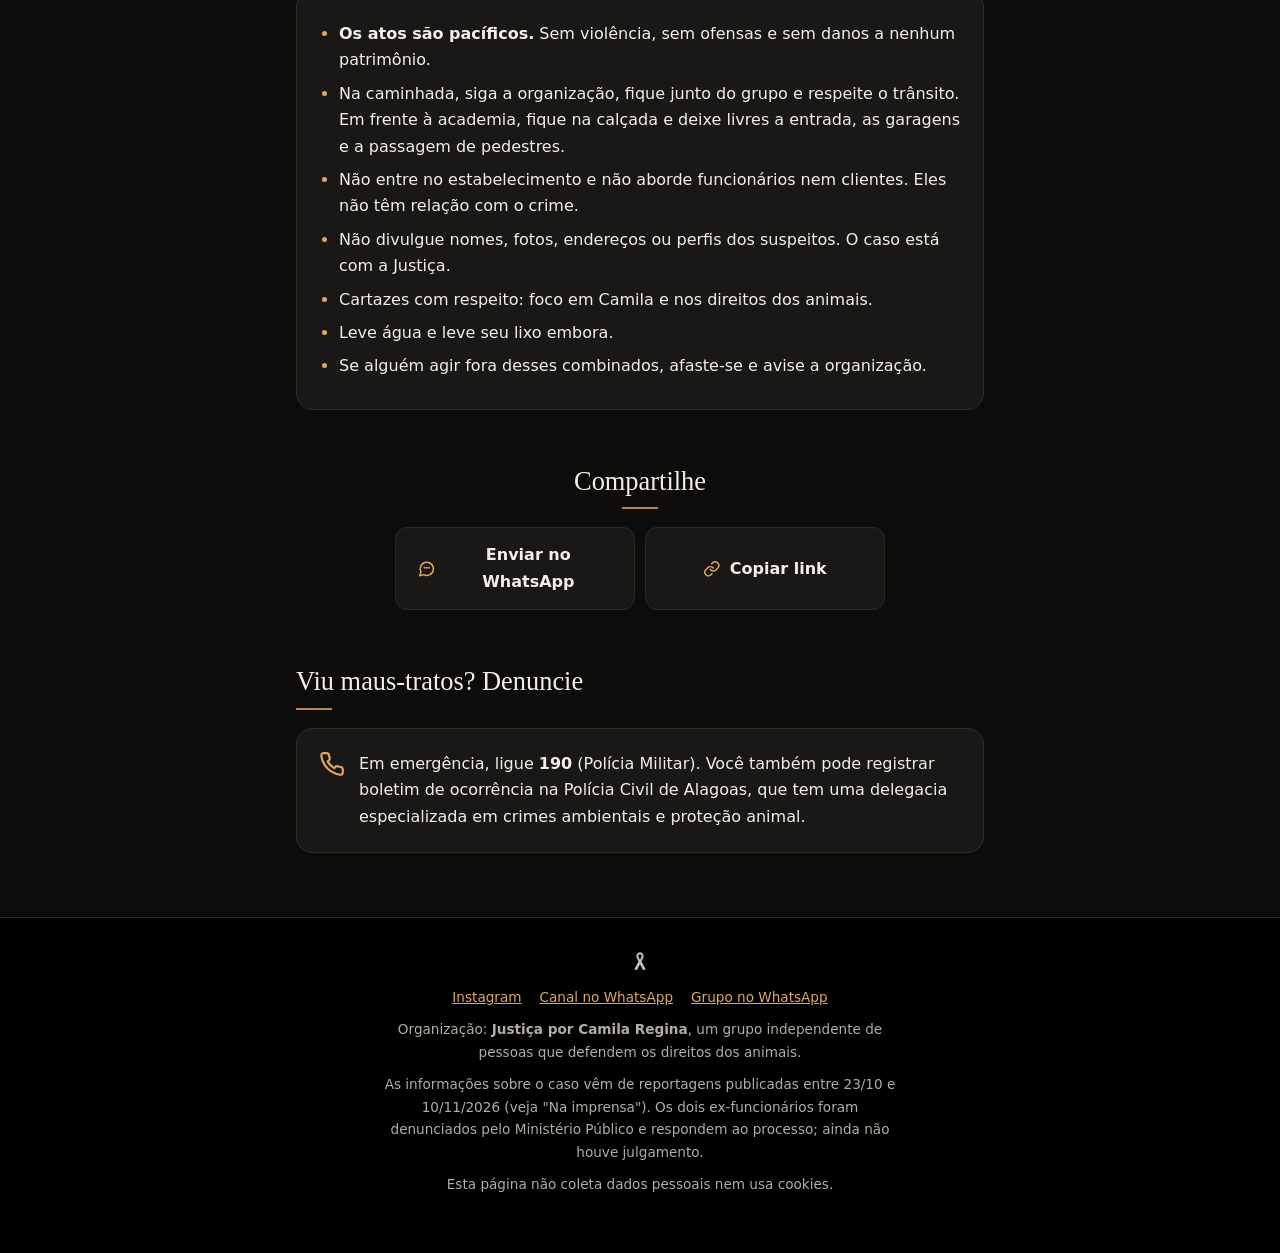
==== commit 73cf0d1e: "Add files via upload" ====
--- a/index.html
+++ b/index.html
@@ -70,7 +70,7 @@
     <div class="follow">
       <a class="btn ghost" data-link="INSTAGRAM" href="#" target="_blank" rel="noopener"><svg class="ico"><use href="#i-insta"/></svg><span>Instagram do caso<small>fotos e atualizações</small></span></a>
       <a class="btn ghost" data-link="CANAL_WHATSAPP" href="#" target="_blank" rel="noopener"><svg class="ico"><use href="#i-channel"/></svg><span>Canal no WhatsApp<small>avisos e novidades</small></span></a>
-      <a class="btn primary" data-link="GRUPO_WHATSAPP" href="#" target="_blank" rel="noopener"><svg class="ico"><use href="#i-users"/></svg><span>Grupo no WhatsApp<small>conversa com a organização</small></span></a>
+      <a class="btn ghost" data-link="GRUPO_WHATSAPP" href="#" target="_blank" rel="noopener"><svg class="ico"><use href="#i-users"/></svg><span>Grupo no WhatsApp<small>conversa com a organização</small></span></a>
     </div>
   </div>
 </section>
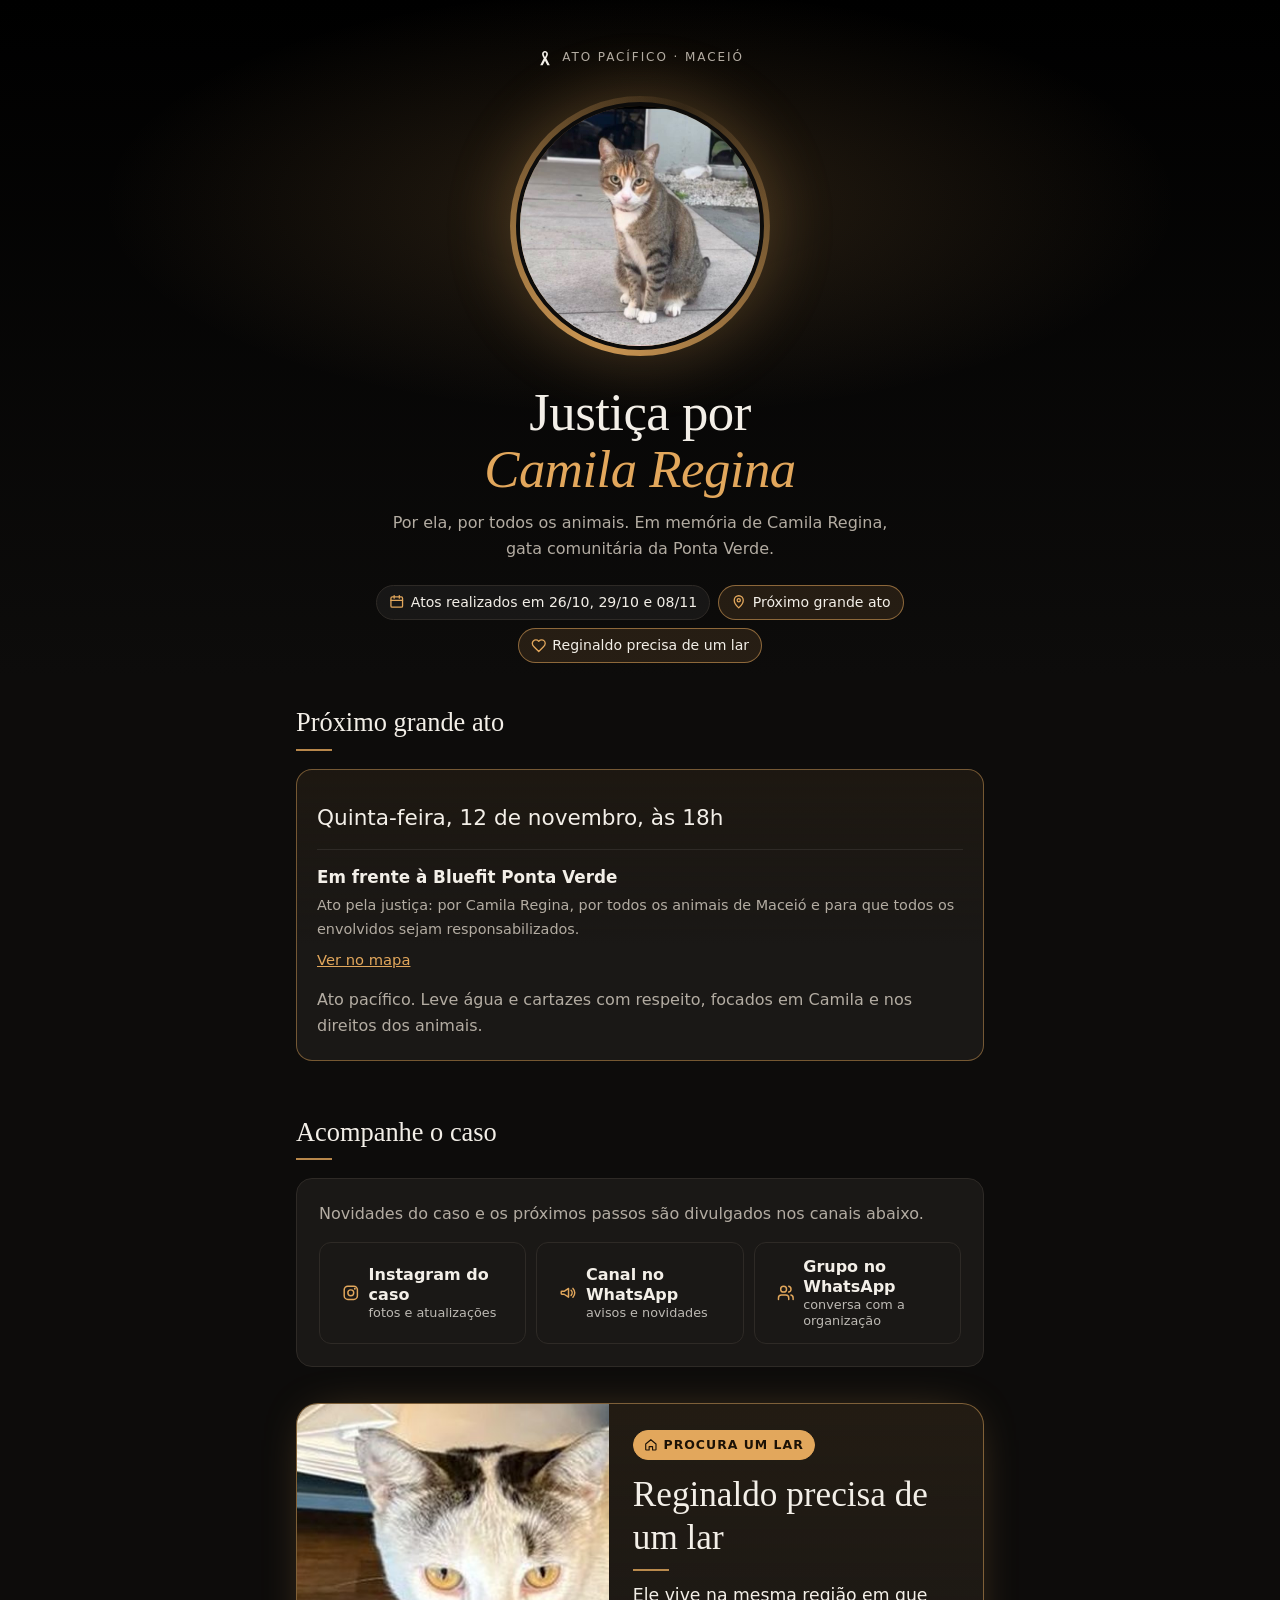
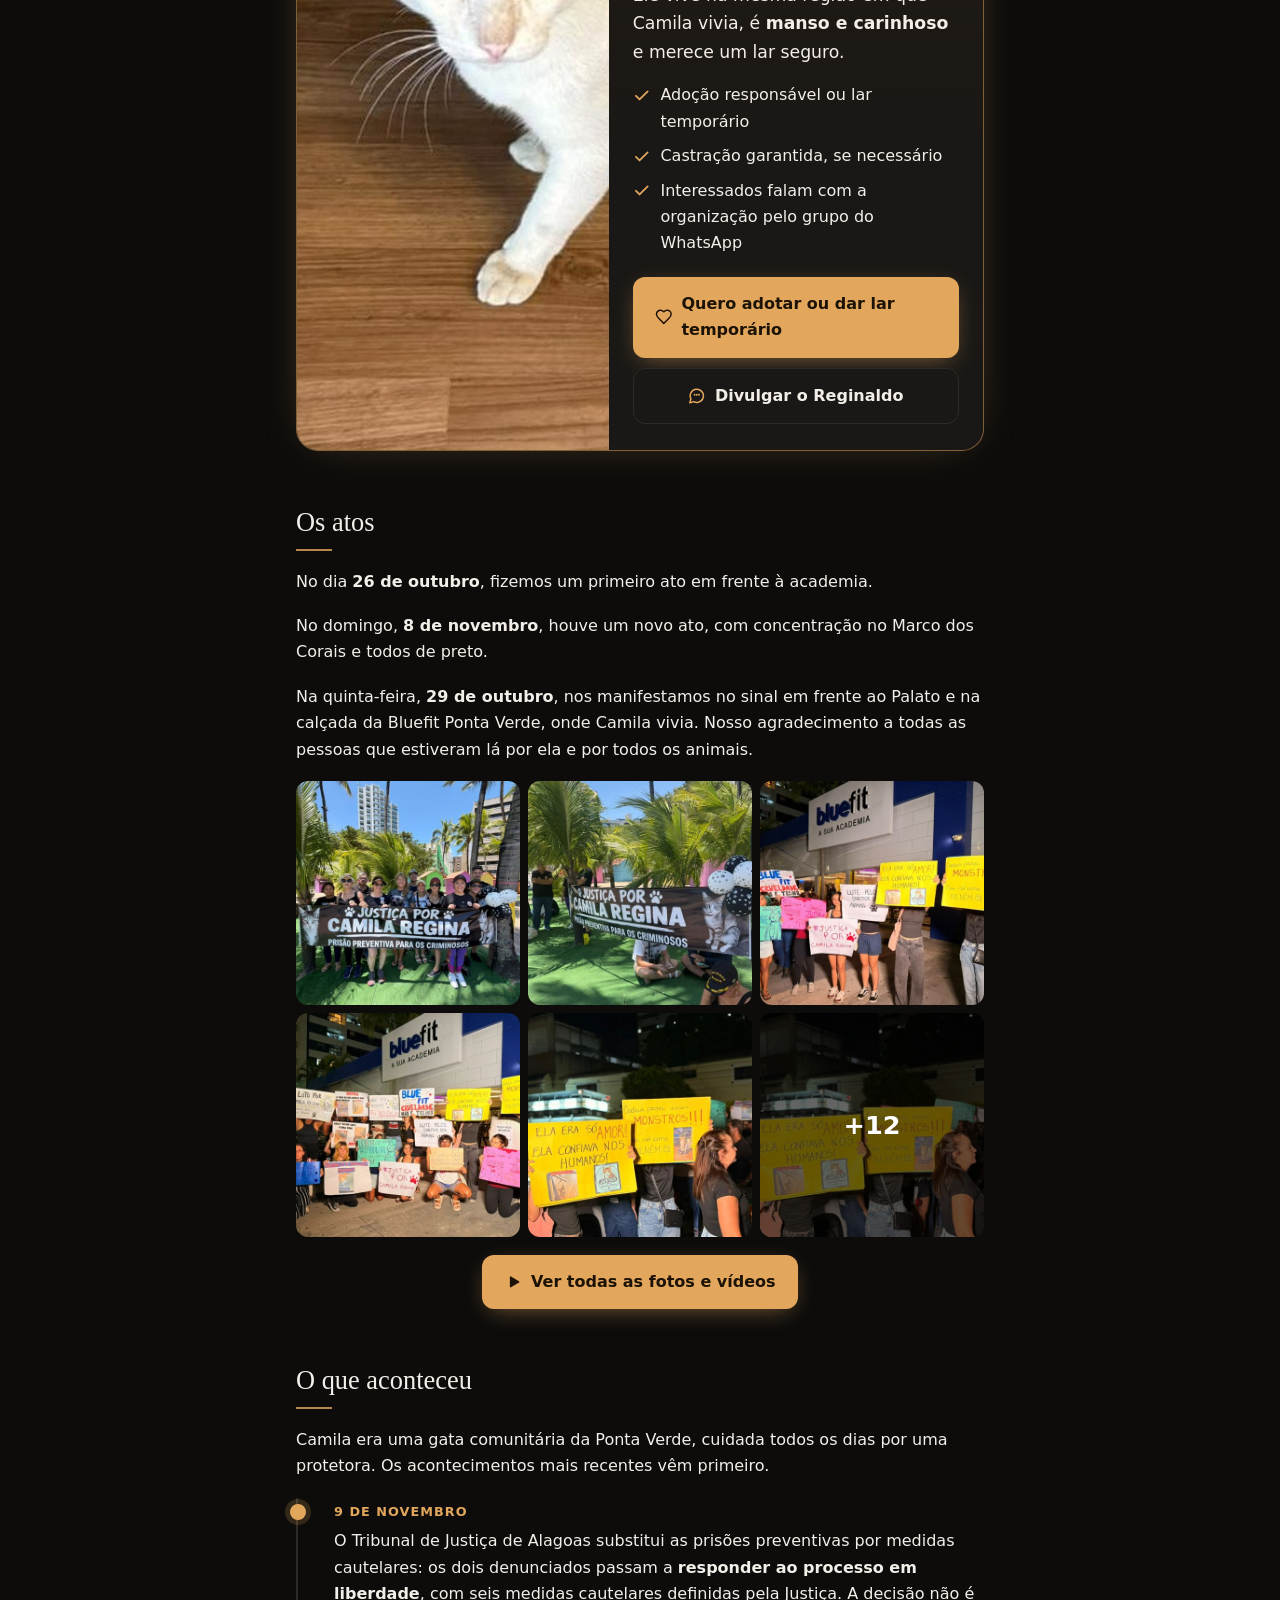
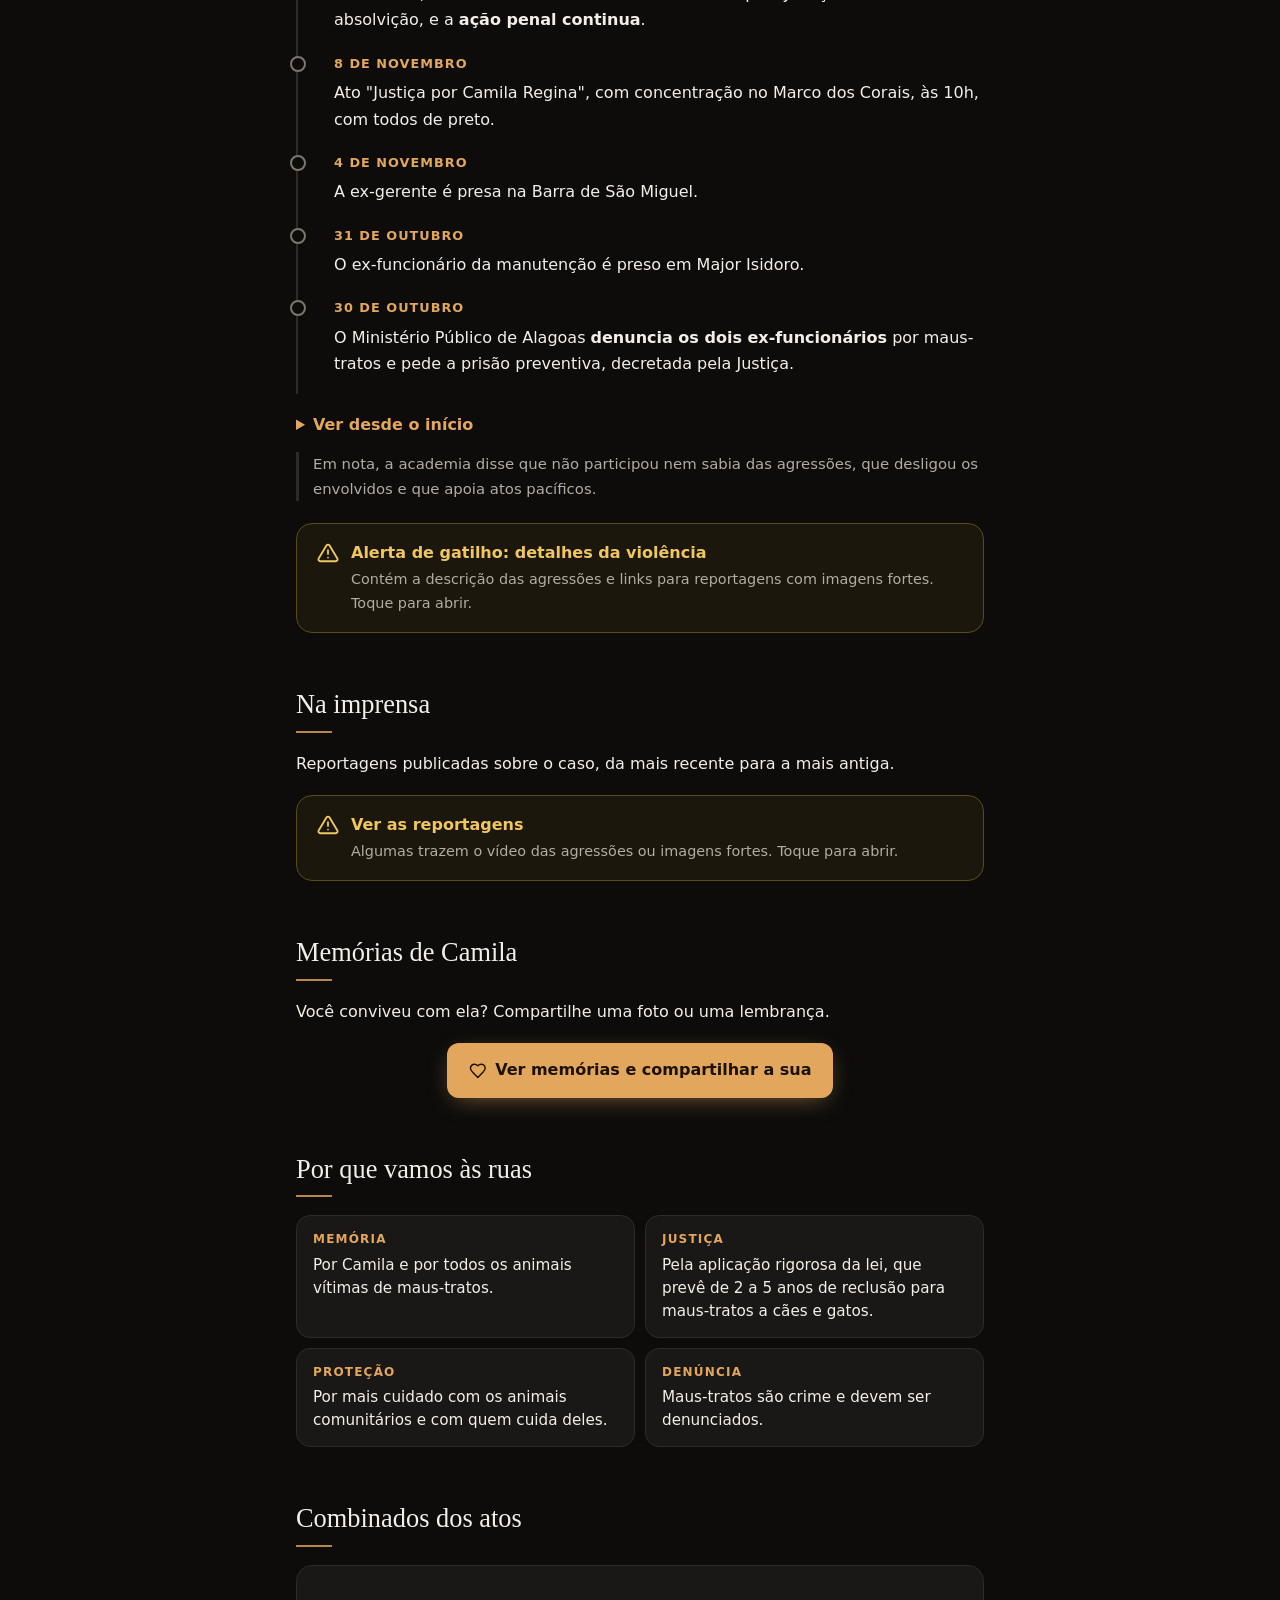
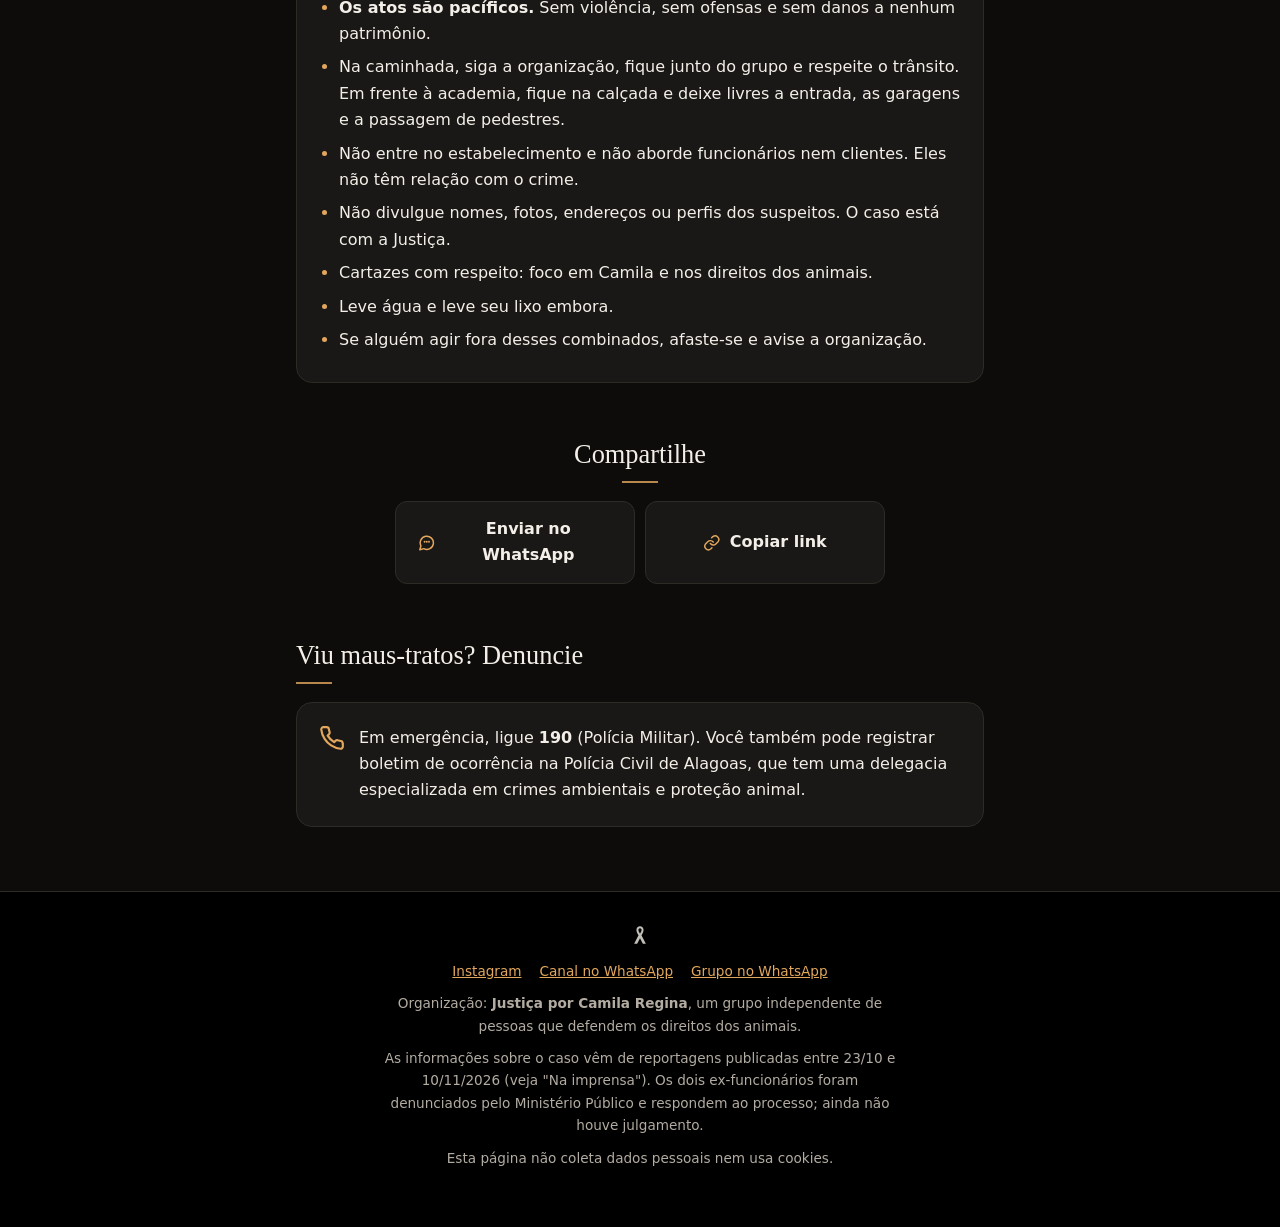
==== commit 23c62ea4: "Update index.html" ====
--- a/index.html
+++ b/index.html
@@ -9,6 +9,9 @@
 <meta property="og:description" content="Fotos do grande ato de 29/10 · Reginaldo precisa de um lar · Ponta Verde, Maceió.">
 <meta property="og:image" content="https://camilaregina-site.github.io/manifestacao/card-ato.png">
 <meta name="theme-color" content="#0d0c0b">
+<link rel="icon" href="favicon.svg" type="image/svg+xml">
+<link rel="icon" href="favicon.ico" sizes="48x48">
+<link rel="apple-touch-icon" href="apple-touch-icon.png">
 <link rel="stylesheet" href="style.css">
 <script>document.documentElement.classList.add('js')</script>
 </head>
@@ -42,7 +45,7 @@
       <img src="camila.jpg" alt="Camila Regina, uma gata tigrada com manchas laranja e peito e patas brancos, sentada numa calçada.">
     </div>
     <h1>Justiça por<br><em>Camila Regina</em></h1>
-    <p class="sub">Por ela, por todos os animais. Ato pelos direitos dos animais, em memória de Camila Regina, gata comunitária da Ponta Verde.</p>
+    <p class="sub">Por ela, por todos os animais. Em memória de Camila Regina, gata comunitária da Ponta Verde.</p>
     <ul class="chips" aria-label="Resumo">
       <li><svg class="ico"><use href="#i-cal"/></svg> Atos realizados em 26/10, 29/10 e 08/11</li>
       <li id="chipProx" hidden><a href="#proximo"><svg class="ico"><use href="#i-pin"/></svg> Próximo grande ato</a></li>
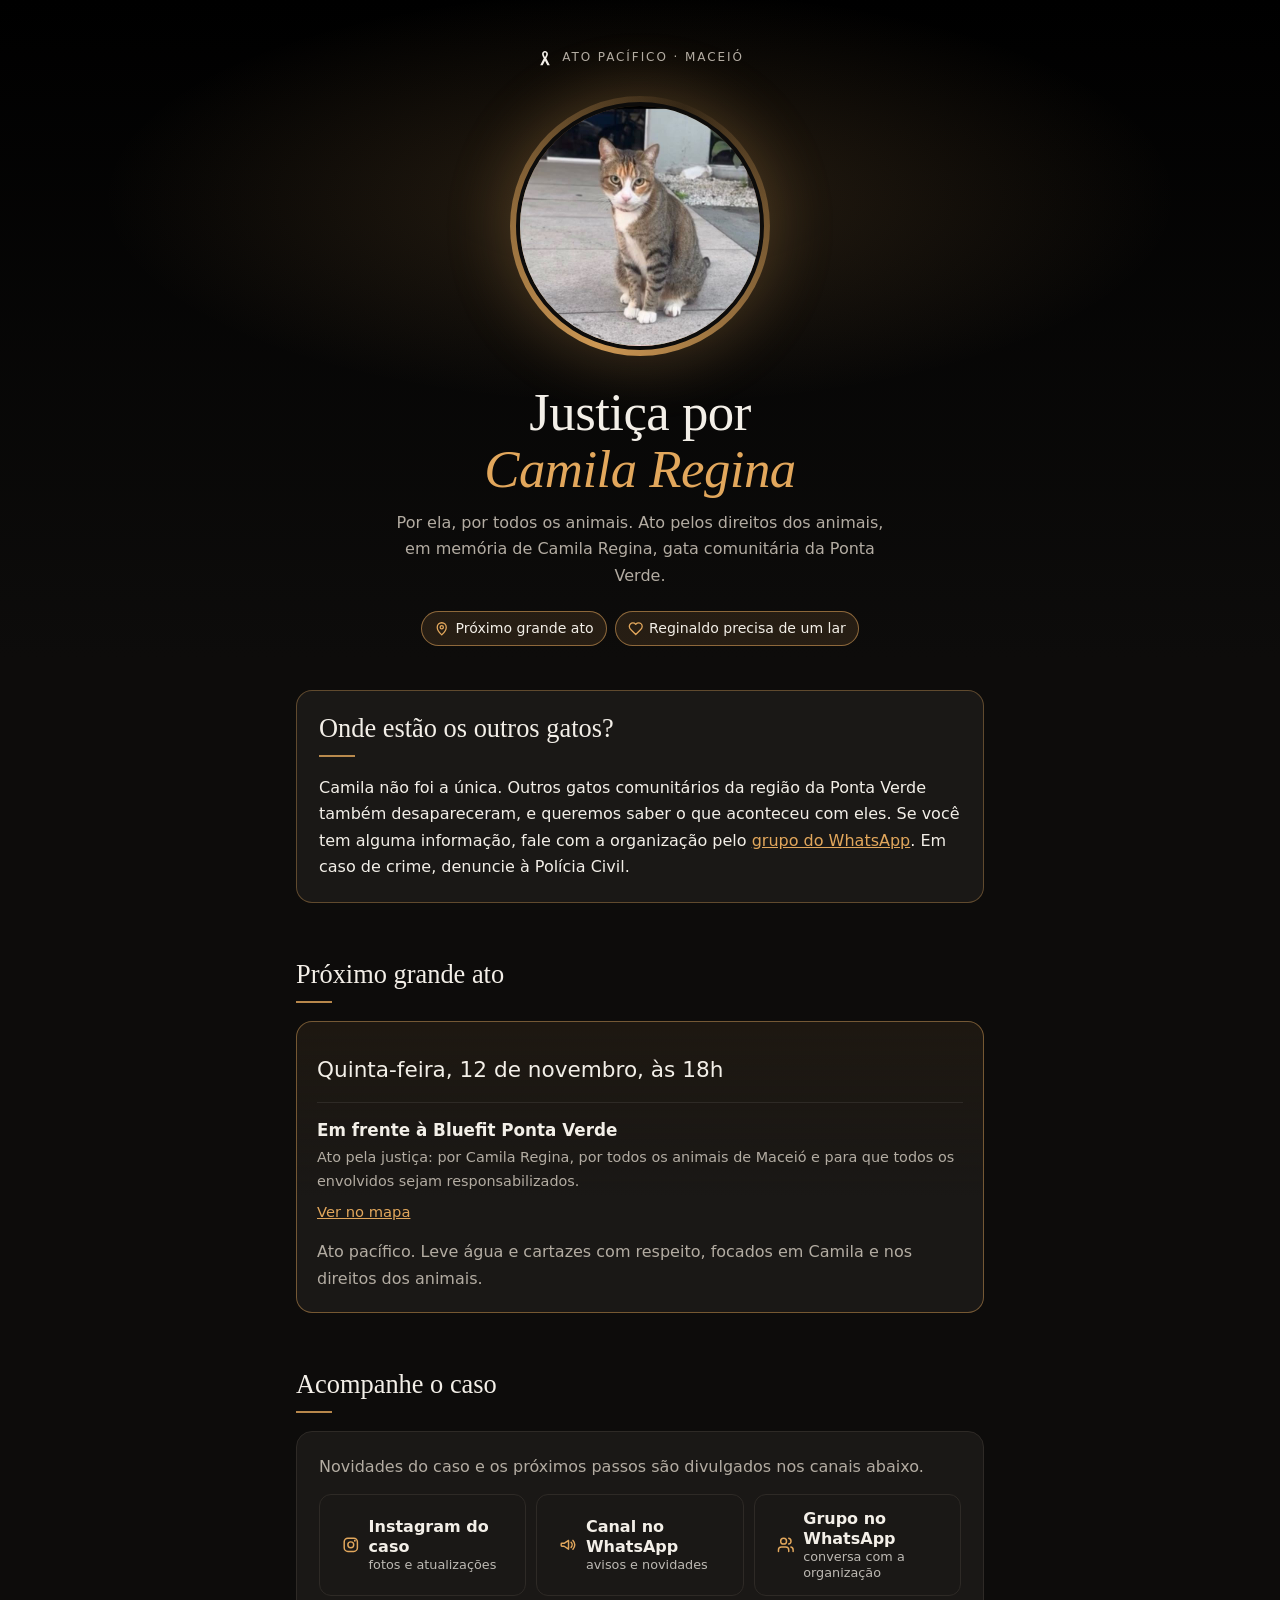
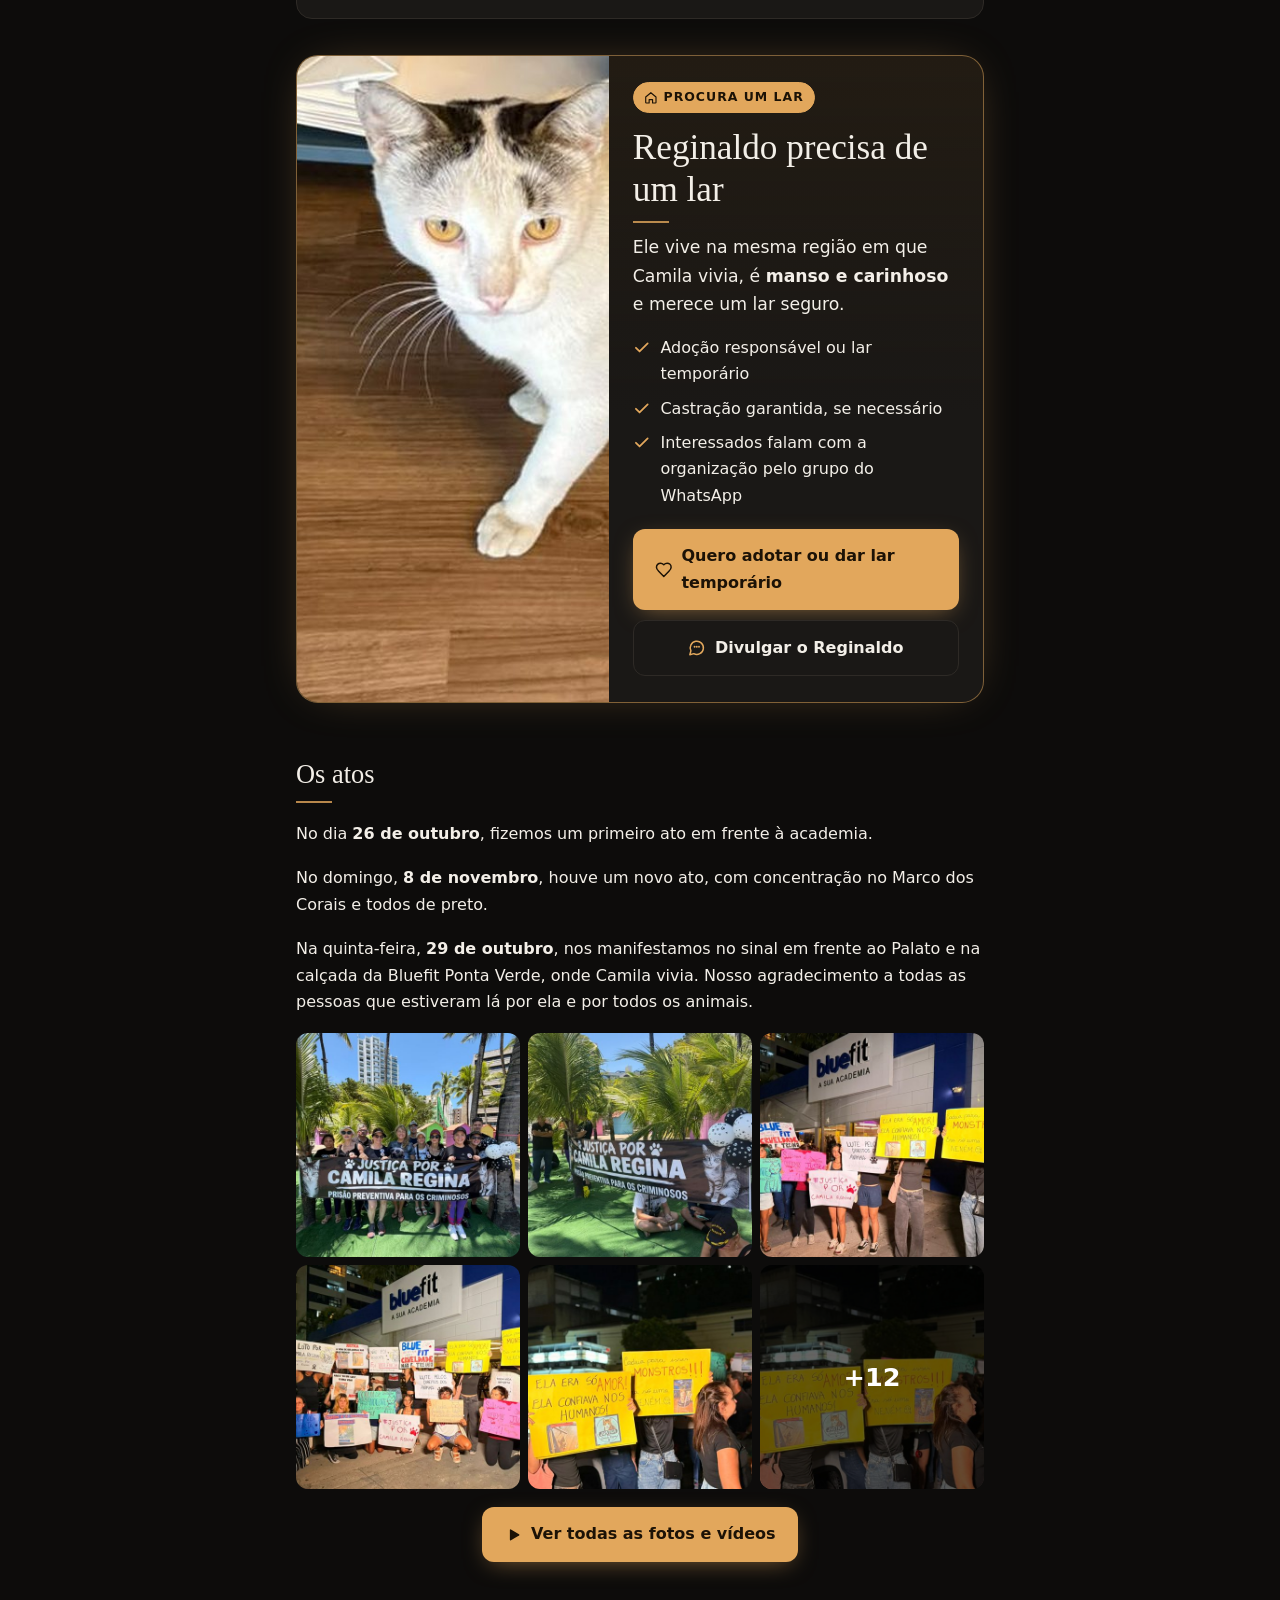
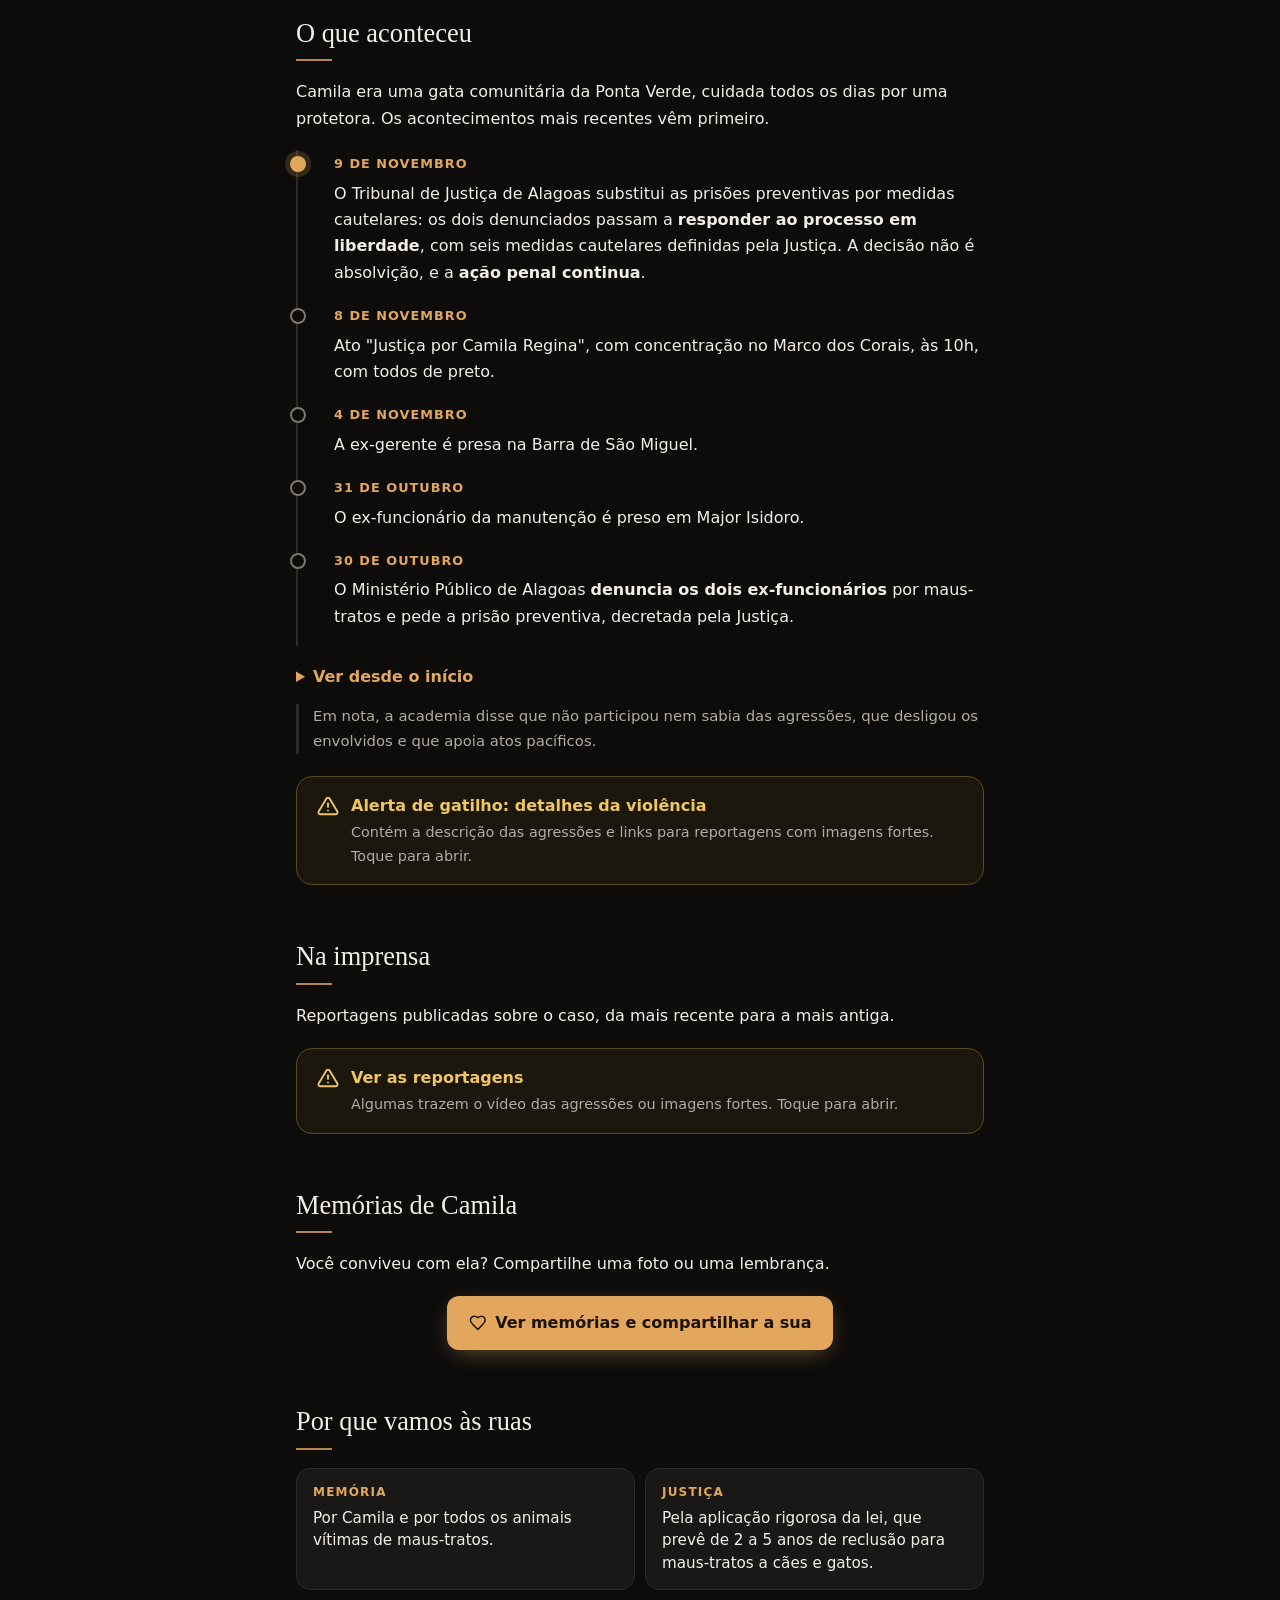
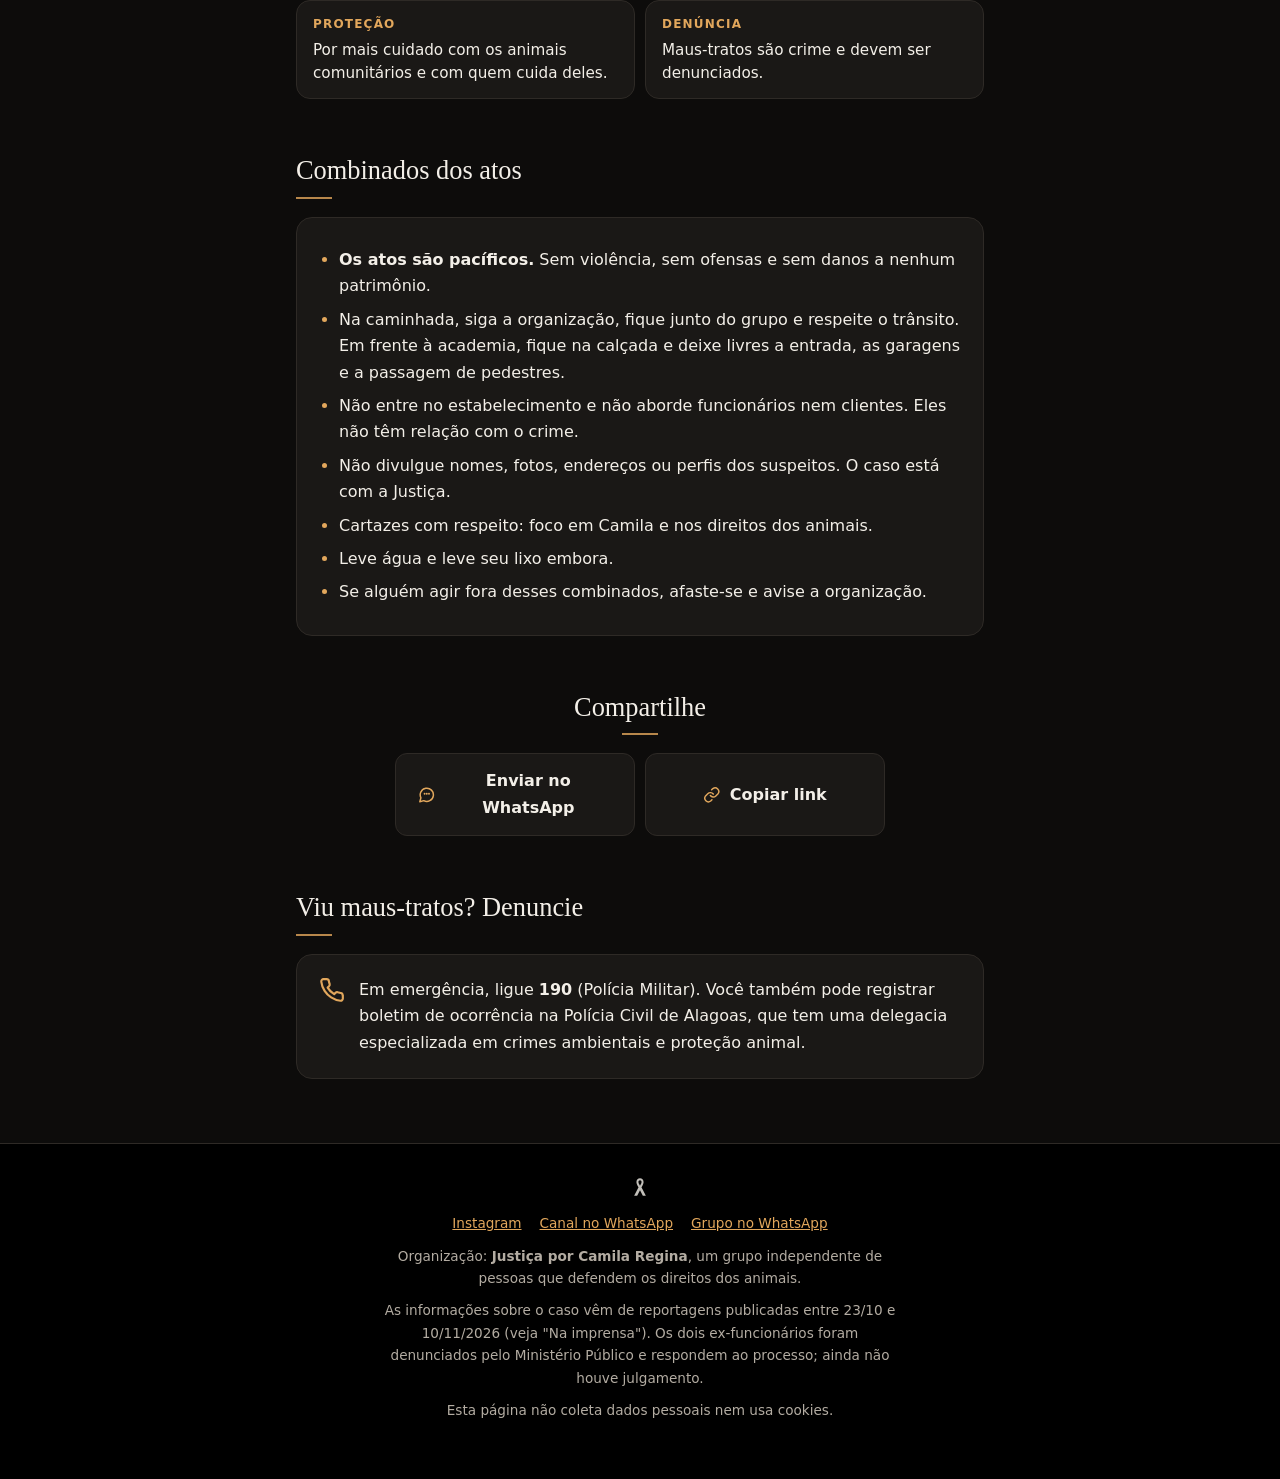
==== commit 25e26703: "Add files via upload" ====
--- a/index.html
+++ b/index.html
@@ -45,9 +45,8 @@
       <img src="camila.jpg" alt="Camila Regina, uma gata tigrada com manchas laranja e peito e patas brancos, sentada numa calçada.">
     </div>
     <h1>Justiça por<br><em>Camila Regina</em></h1>
-    <p class="sub">Por ela, por todos os animais. Em memória de Camila Regina, gata comunitária da Ponta Verde.</p>
+    <p class="sub">Por ela, por todos os animais. Ato pelos direitos dos animais, em memória de Camila Regina, gata comunitária da Ponta Verde.</p>
     <ul class="chips" aria-label="Resumo">
-      <li><svg class="ico"><use href="#i-cal"/></svg> Atos realizados em 26/10, 29/10 e 08/11</li>
       <li id="chipProx" hidden><a href="#proximo"><svg class="ico"><use href="#i-pin"/></svg> Próximo grande ato</a></li>
       <li><a href="#reginaldo"><svg class="ico"><use href="#i-heart"/></svg> Reginaldo precisa de um lar</a></li>
     </ul>
@@ -55,6 +54,13 @@
 </header>
 
 <main class="wrap">
+
+<section class="reveal" aria-labelledby="outros-t">
+  <div class="card others">
+    <h2 id="outros-t">Onde estão os outros gatos?</h2>
+    <p class="m0">Camila não foi a única. Outros gatos comunitários da região da Ponta Verde também desapareceram, e queremos saber o que aconteceu com eles. Se você tem alguma informação, fale com a organização pelo <a data-link="GRUPO_WHATSAPP" href="#" target="_blank" rel="noopener">grupo do WhatsApp</a>. Em caso de crime, denuncie à Polícia Civil.</p>
+  </div>
+</section>
 
 <section id="proximo" class="reveal" aria-labelledby="prox-t" hidden>
   <h2 id="prox-t">Próximo grande ato</h2>
--- a/style.css
+++ b/style.css
@@ -268,3 +268,6 @@
 .album{margin:0 0 34px}
 .album h2{margin:0 0 4px}
 .album-desc{margin:0 0 14px;color:var(--muted)}
+
+.others{border-color:rgba(226,167,92,.35)}
+.others h2{margin-top:0}
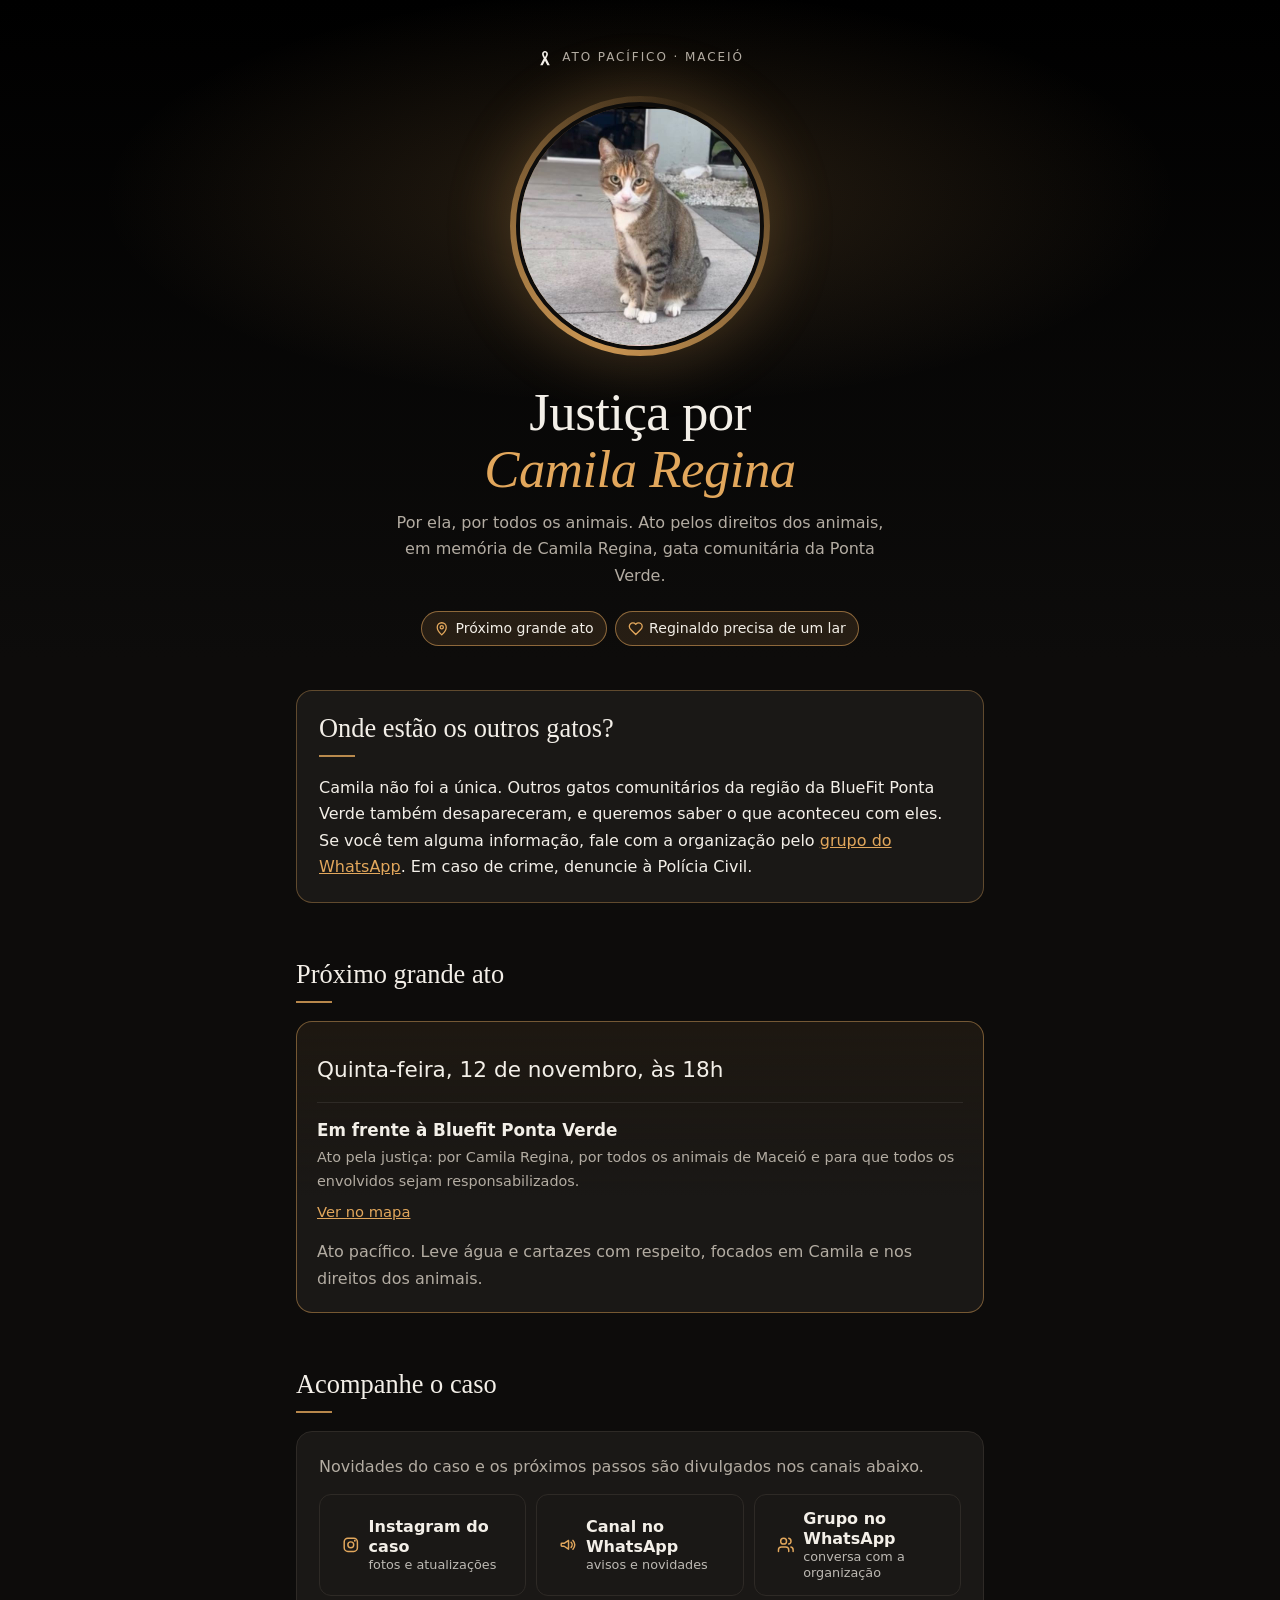
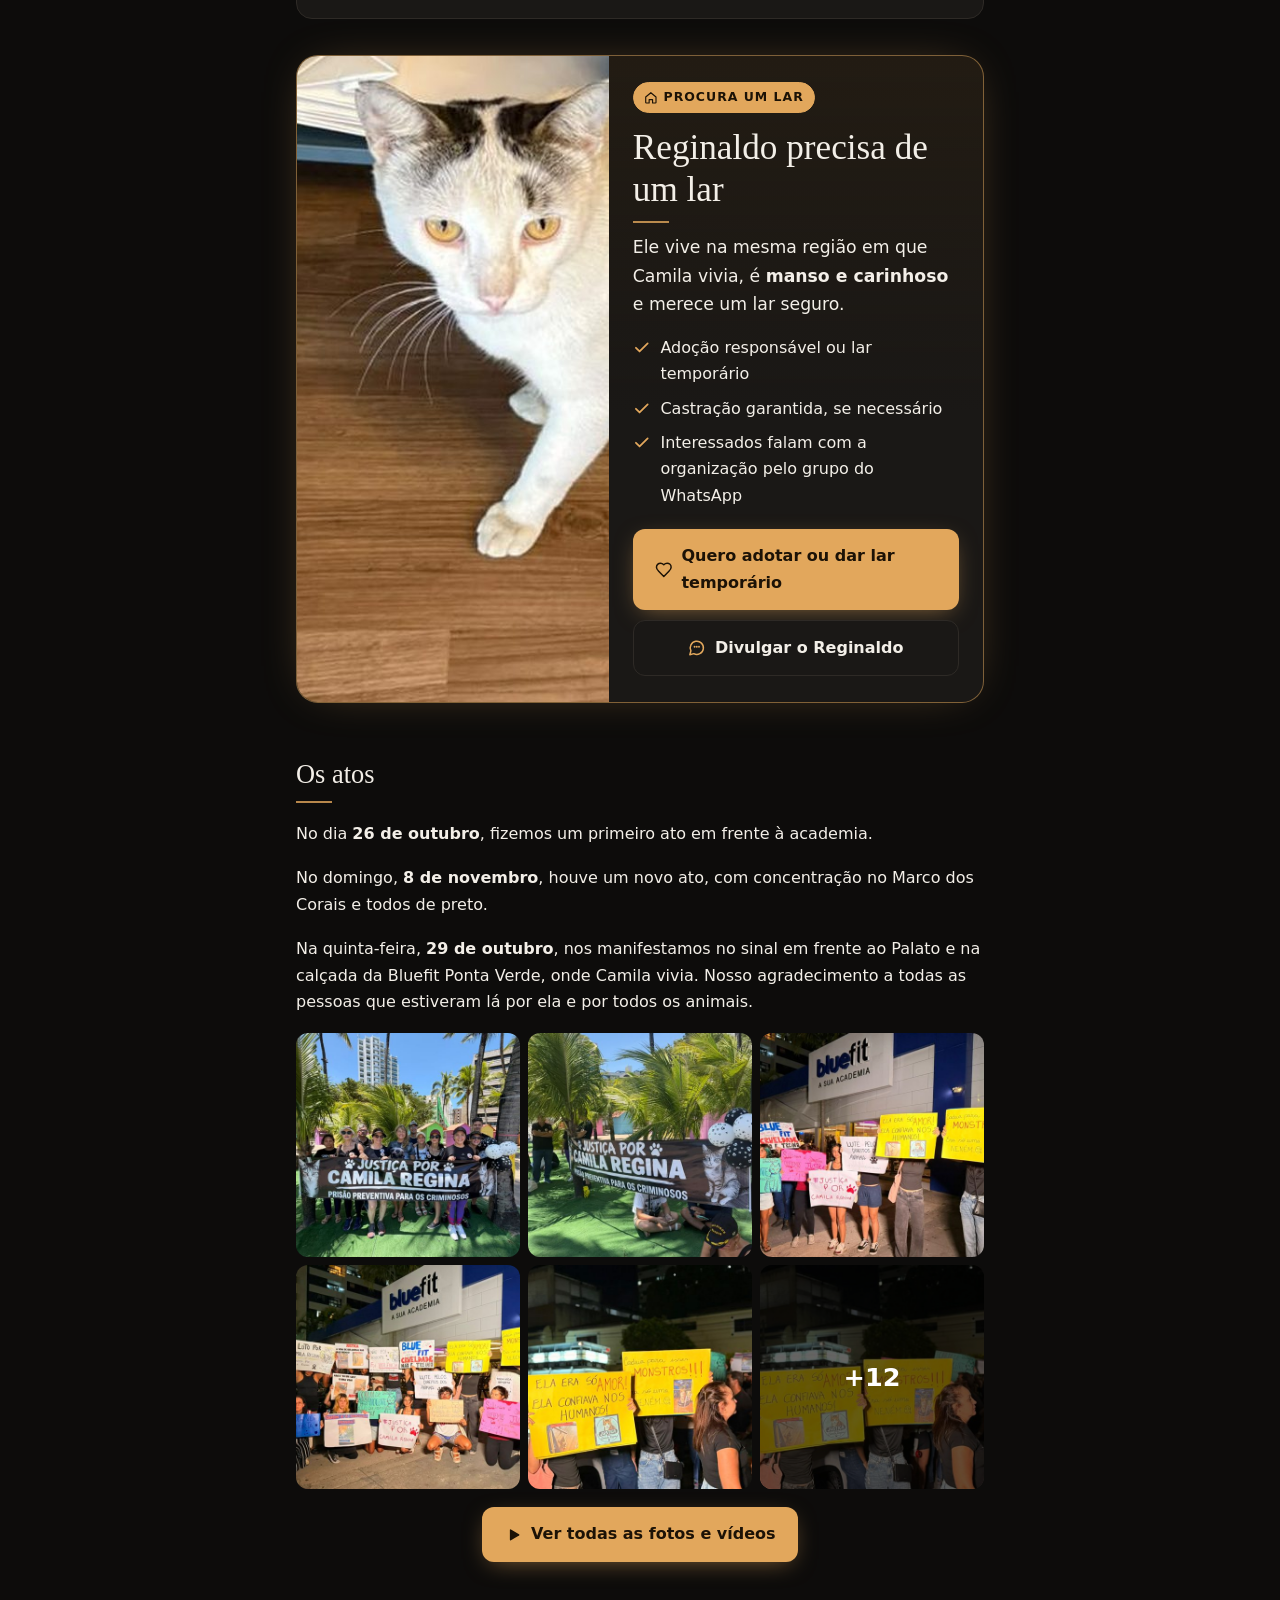
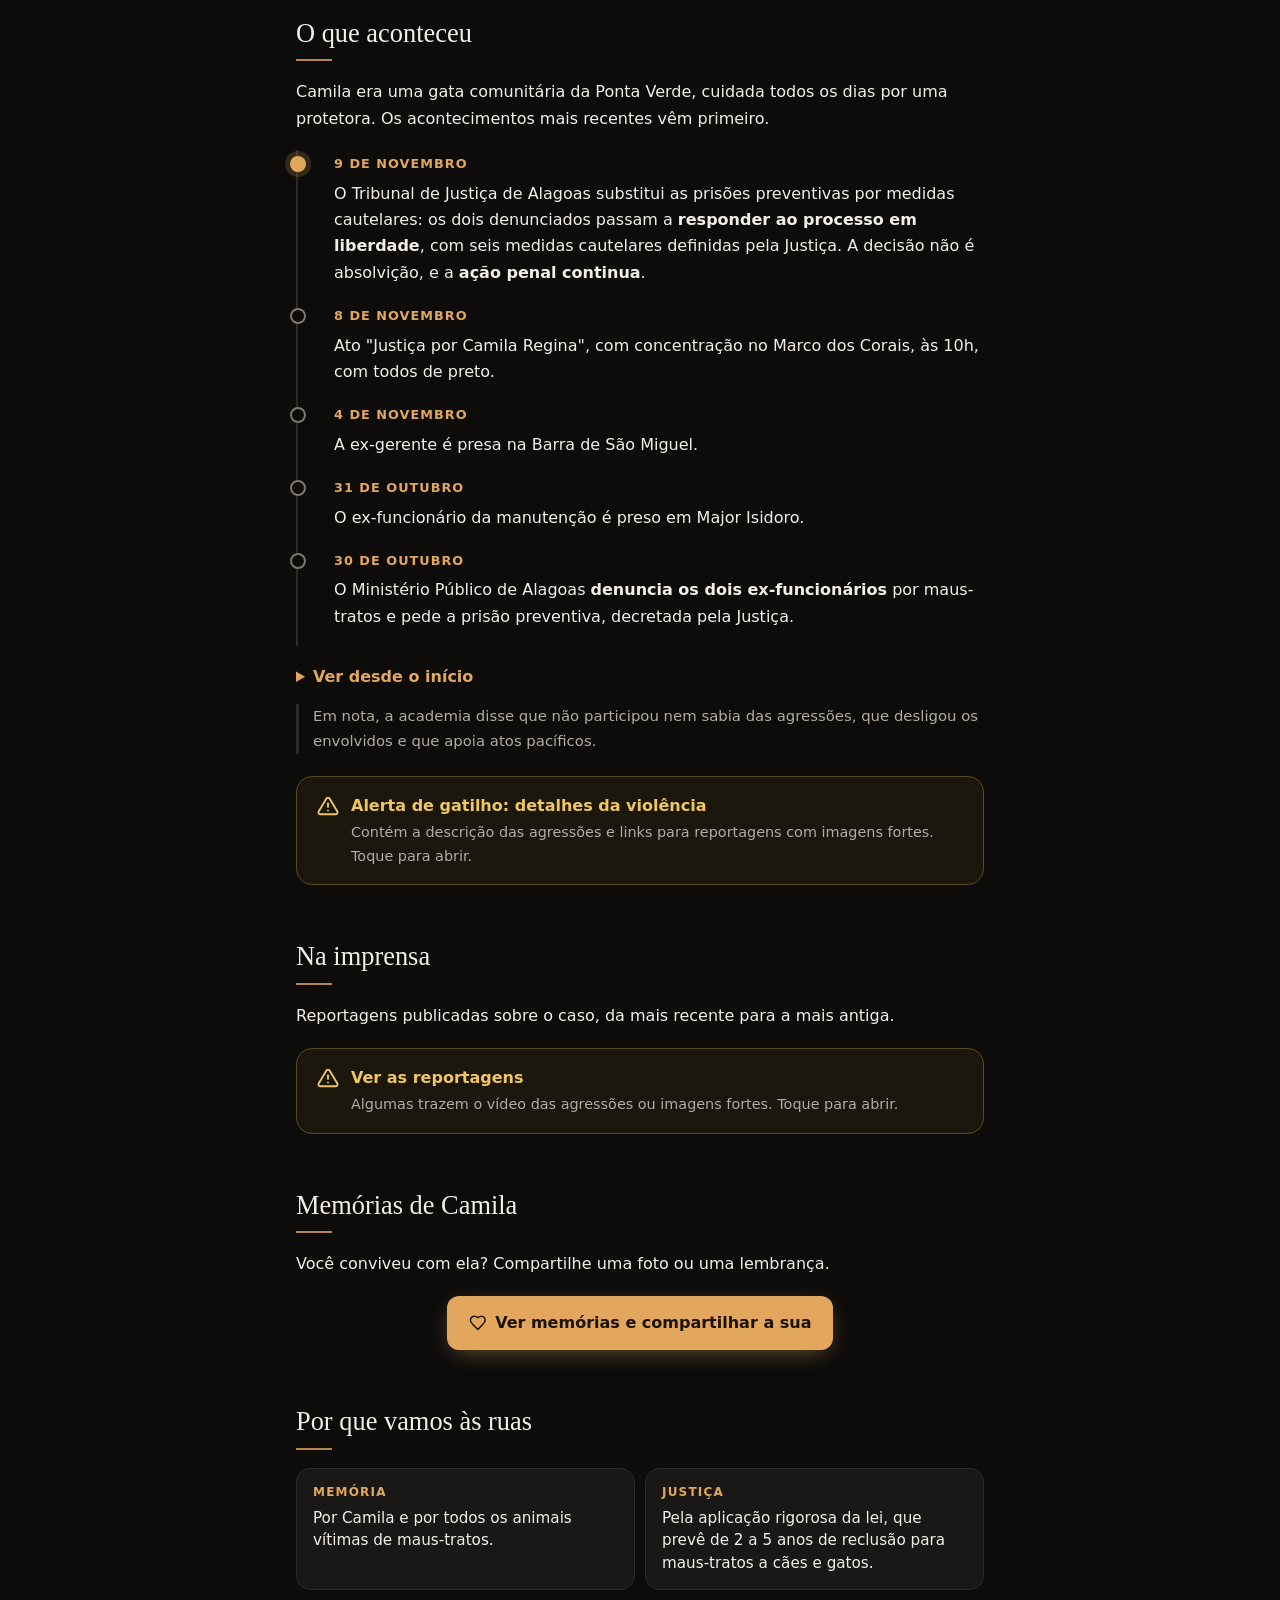
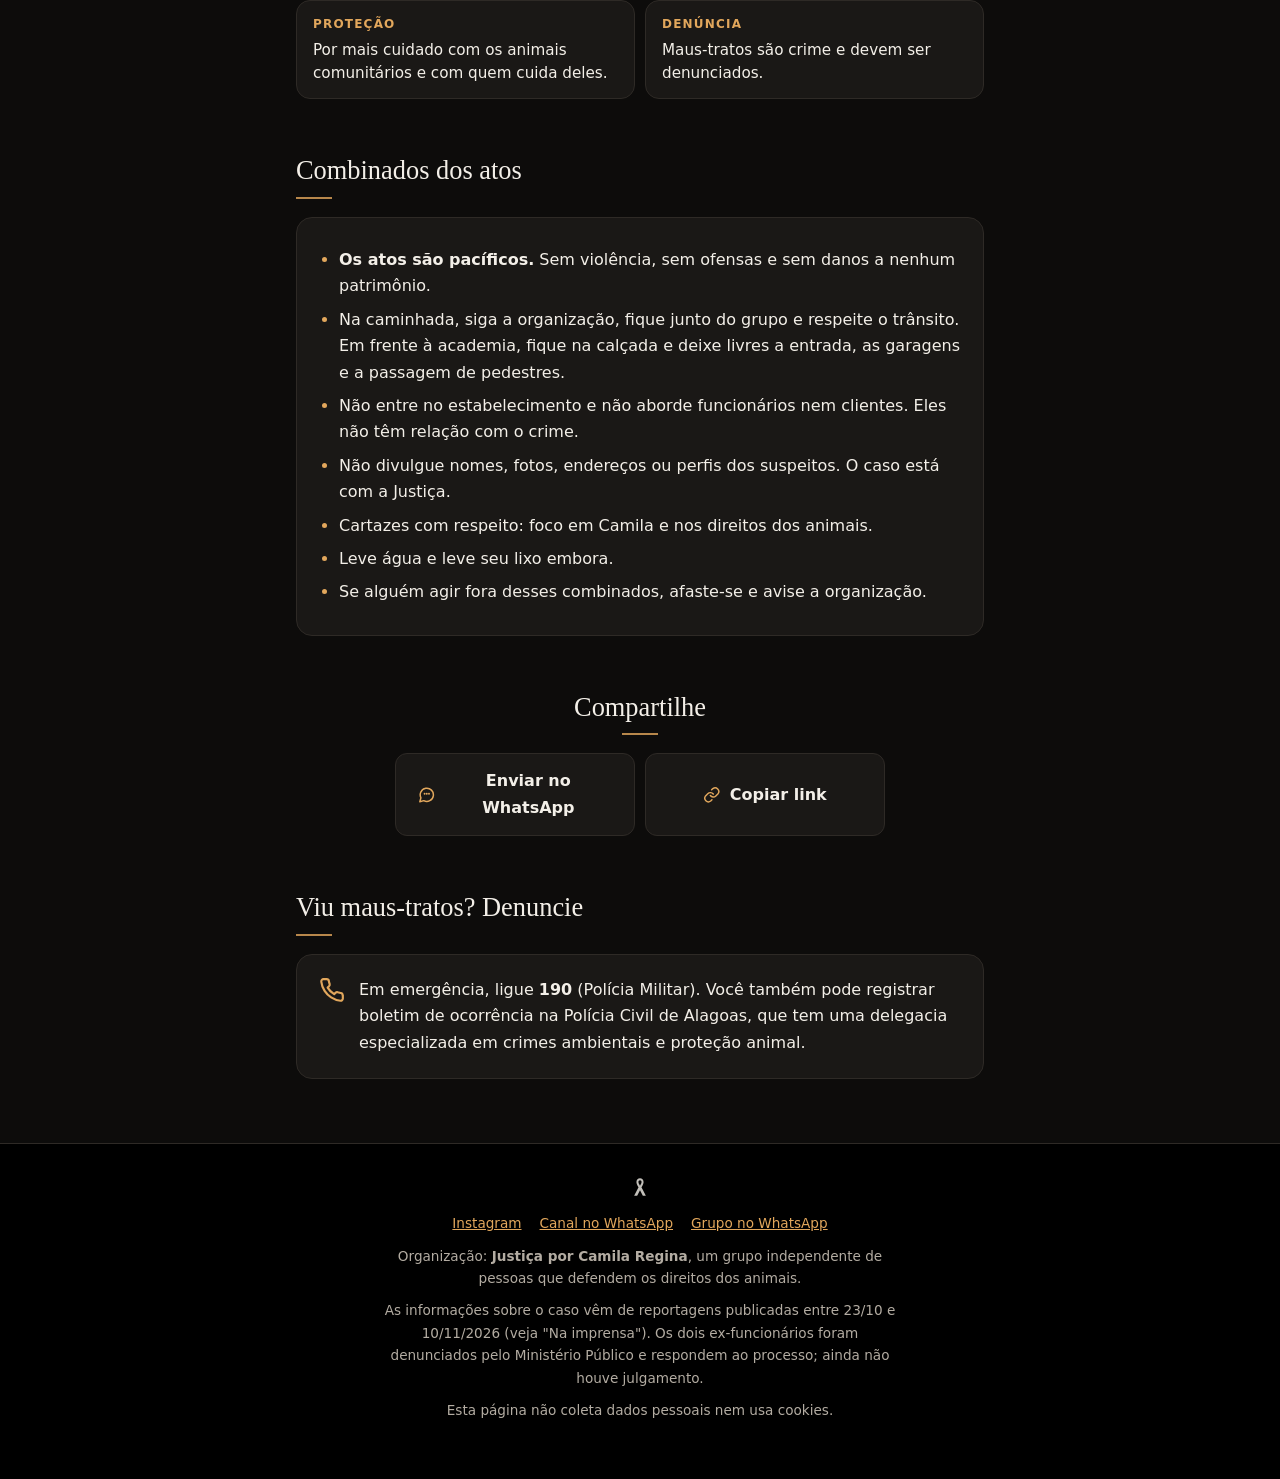
==== commit 6337bed9: "Update index.html" ====
--- a/index.html
+++ b/index.html
@@ -58,7 +58,7 @@
 <section class="reveal" aria-labelledby="outros-t">
   <div class="card others">
     <h2 id="outros-t">Onde estão os outros gatos?</h2>
-    <p class="m0">Camila não foi a única. Outros gatos comunitários da região da Ponta Verde também desapareceram, e queremos saber o que aconteceu com eles. Se você tem alguma informação, fale com a organização pelo <a data-link="GRUPO_WHATSAPP" href="#" target="_blank" rel="noopener">grupo do WhatsApp</a>. Em caso de crime, denuncie à Polícia Civil.</p>
+    <p class="m0">Camila não foi a única. Outros gatos comunitários da região da BlueFit Ponta Verde também desapareceram, e queremos saber o que aconteceu com eles. Se você tem alguma informação, fale com a organização pelo <a data-link="GRUPO_WHATSAPP" href="#" target="_blank" rel="noopener">grupo do WhatsApp</a>. Em caso de crime, denuncie à Polícia Civil.</p>
   </div>
 </section>
 
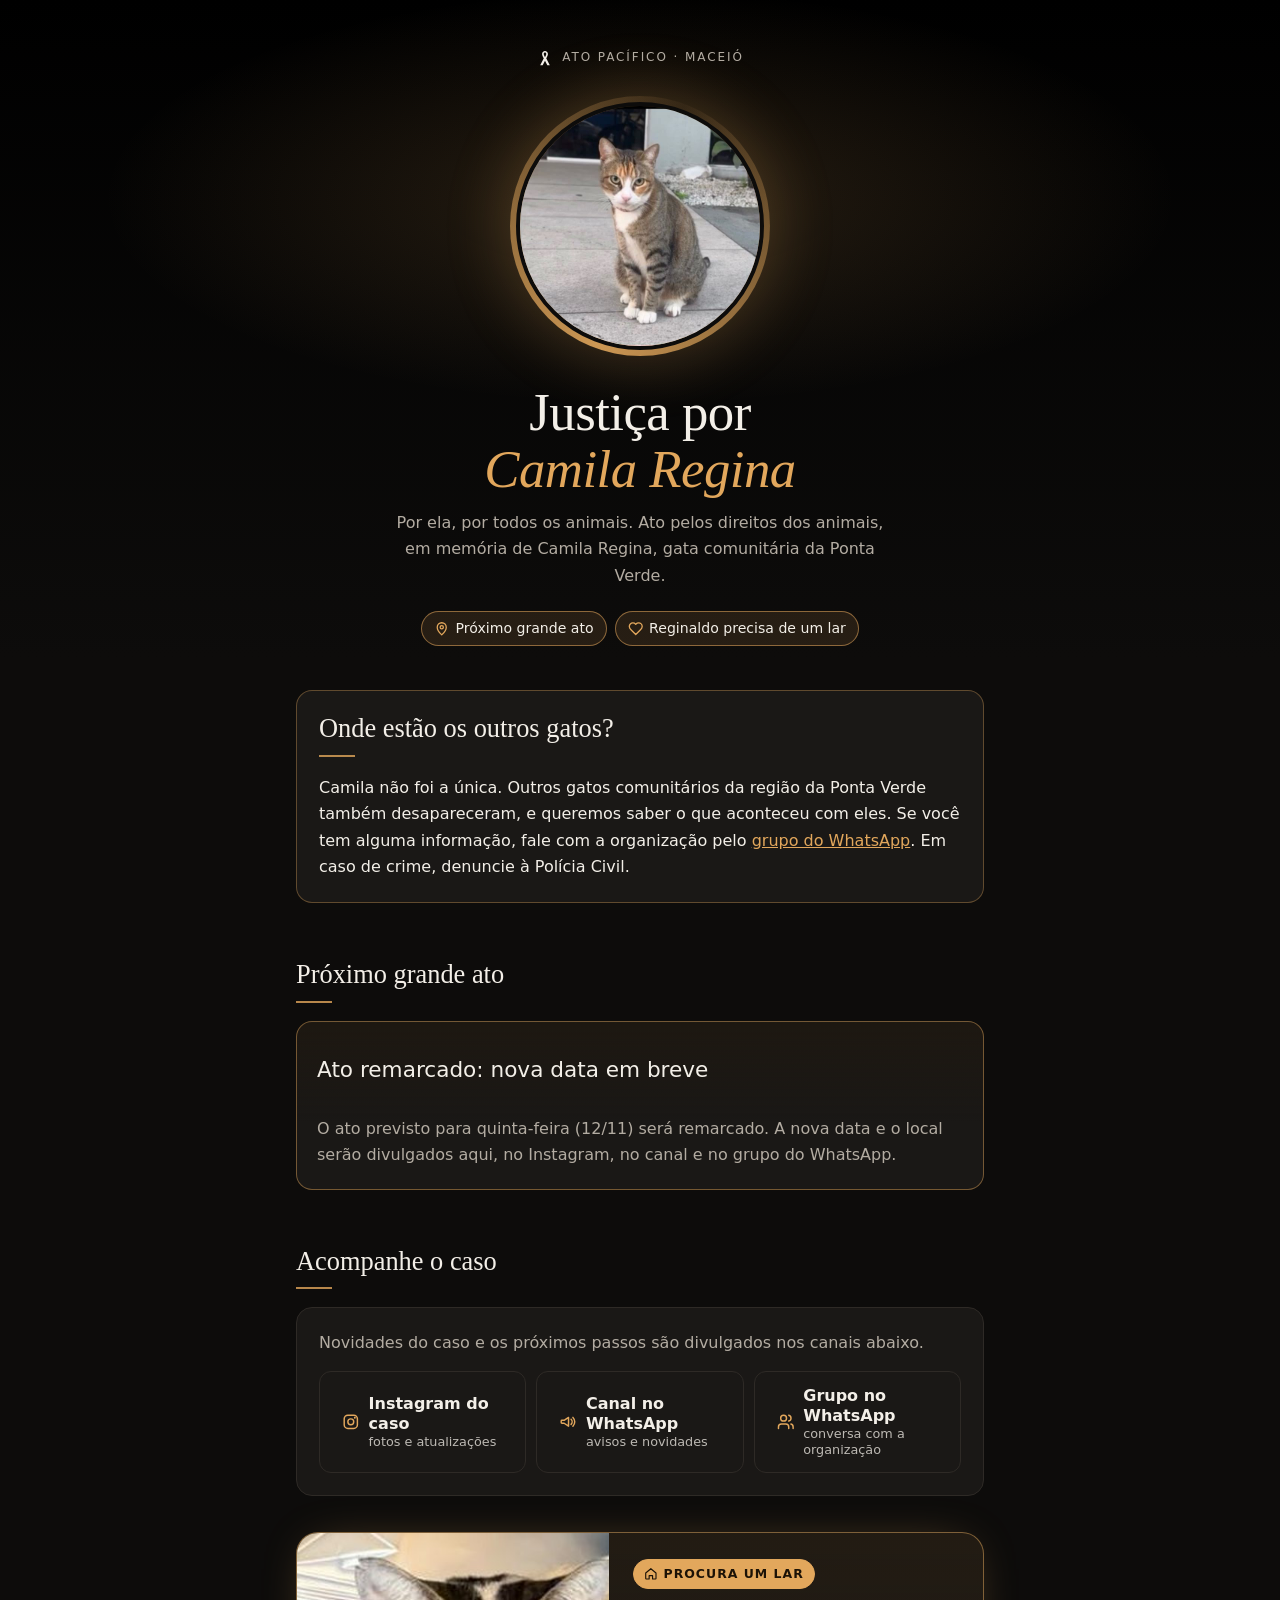
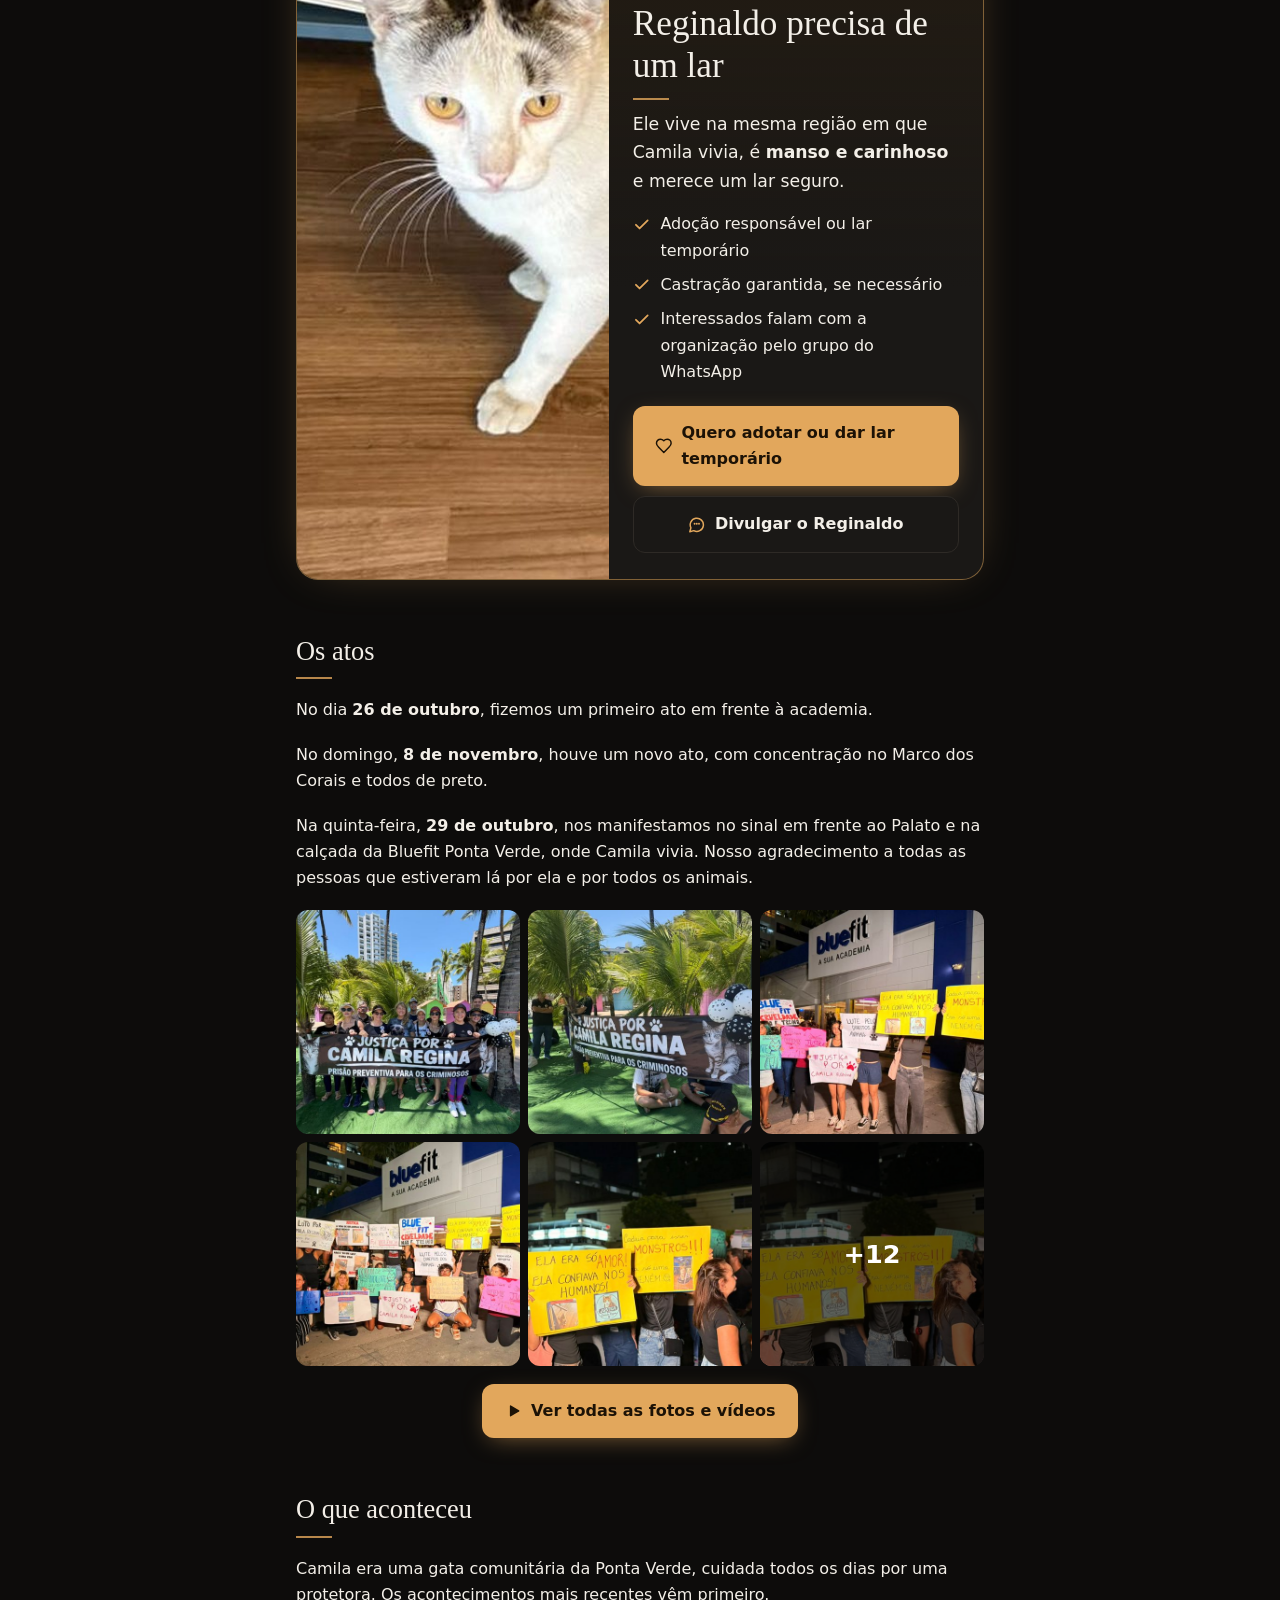
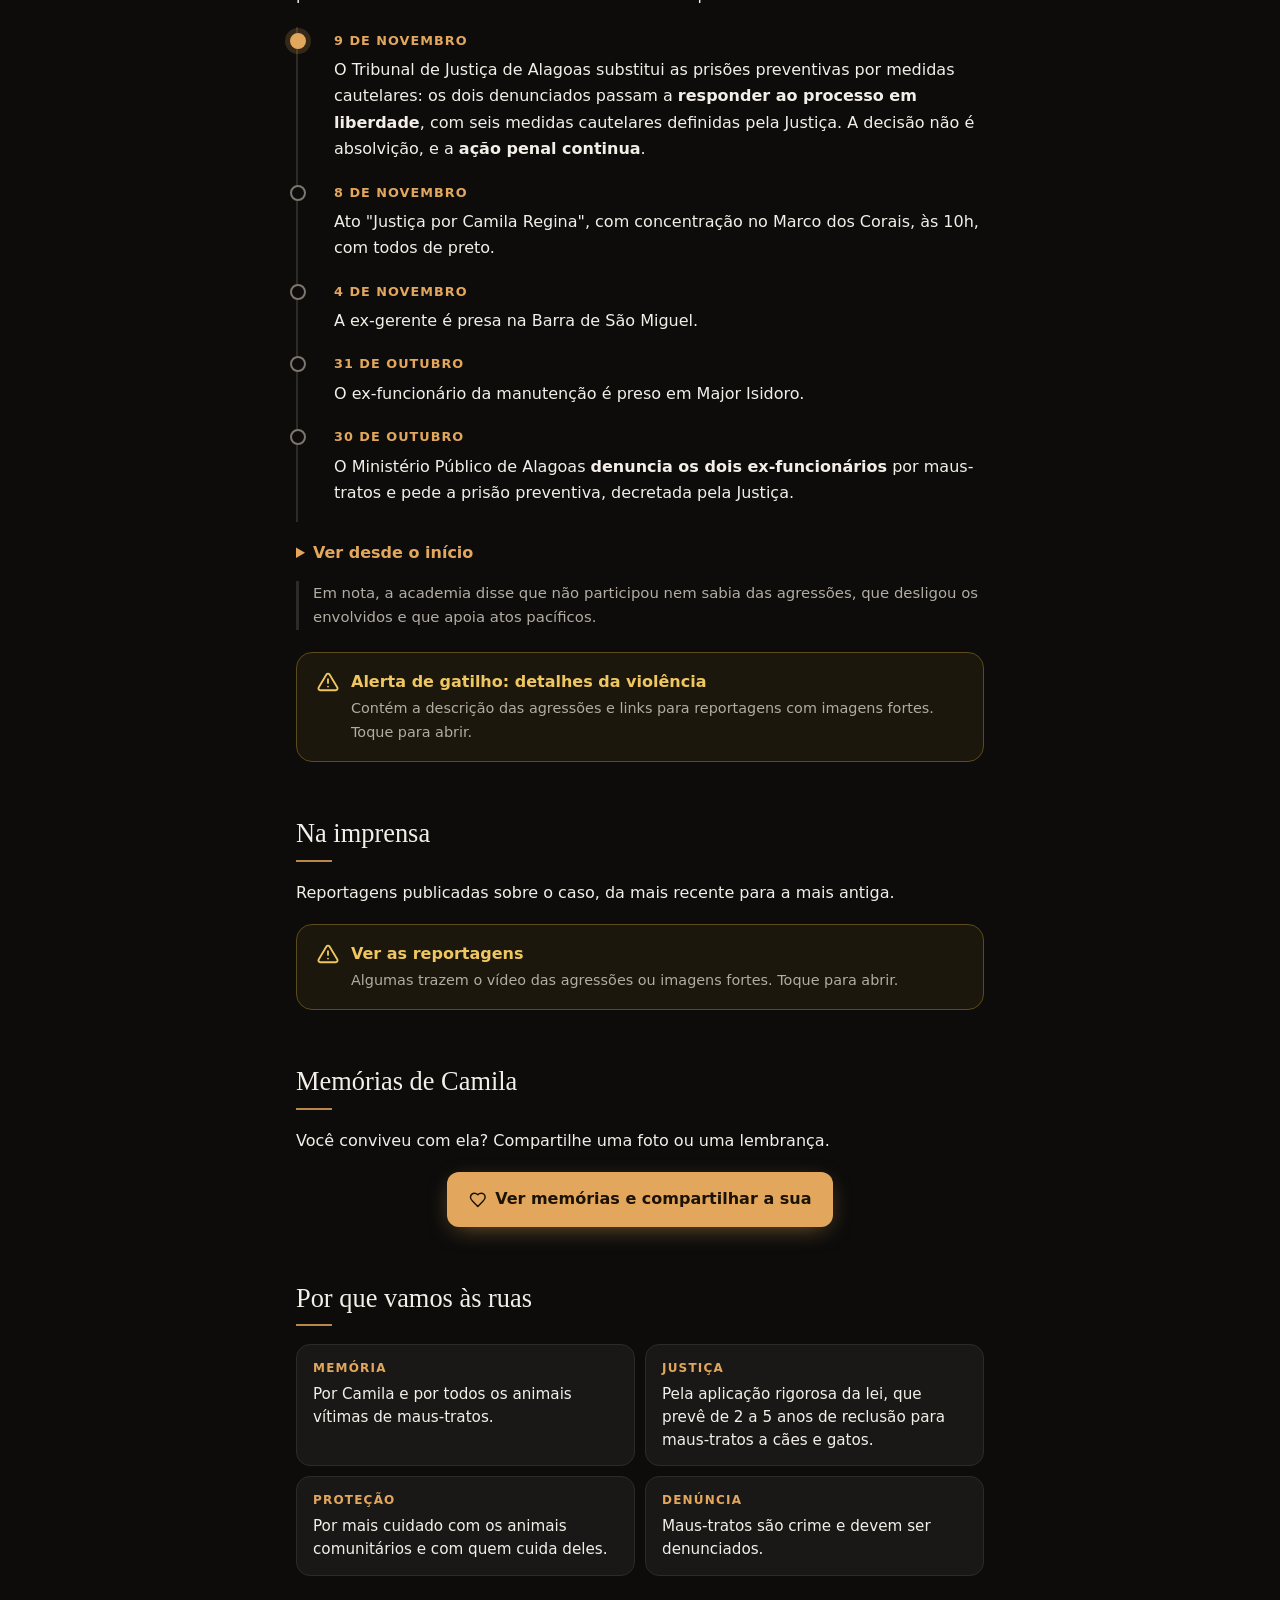
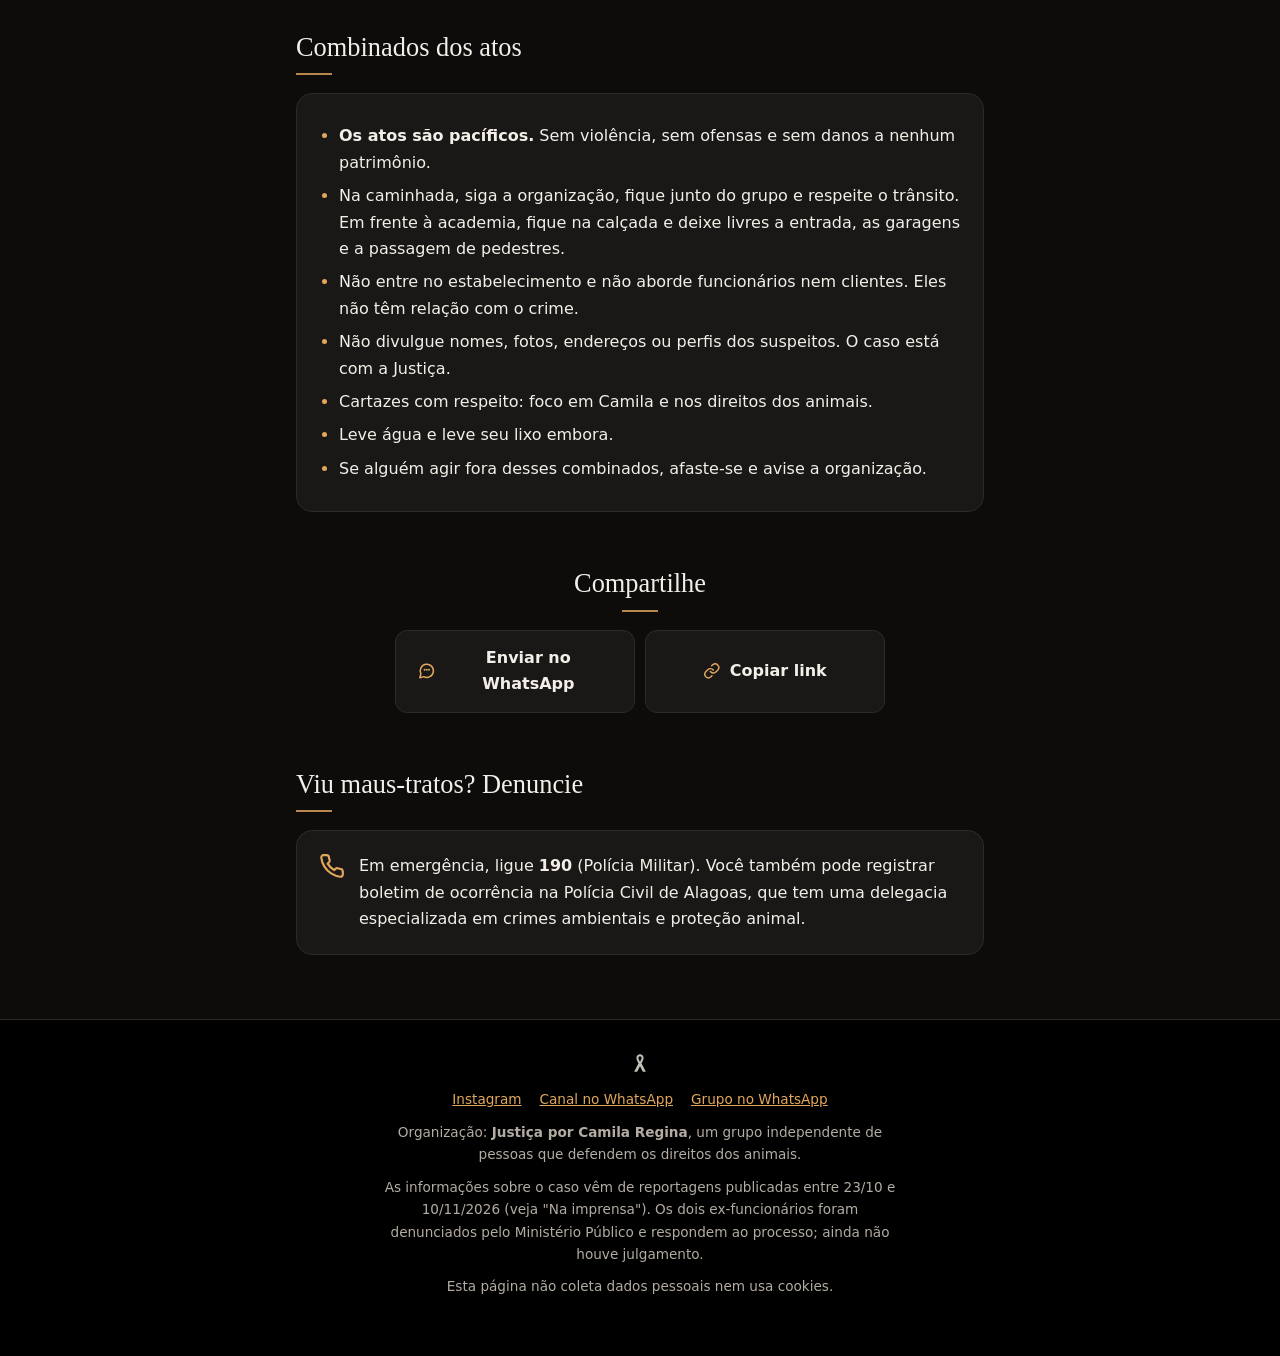
==== commit 139bd6e5: "Add files via upload" ====
--- a/index.html
+++ b/index.html
@@ -58,7 +58,7 @@
 <section class="reveal" aria-labelledby="outros-t">
   <div class="card others">
     <h2 id="outros-t">Onde estão os outros gatos?</h2>
-    <p class="m0">Camila não foi a única. Outros gatos comunitários da região da BlueFit Ponta Verde também desapareceram, e queremos saber o que aconteceu com eles. Se você tem alguma informação, fale com a organização pelo <a data-link="GRUPO_WHATSAPP" href="#" target="_blank" rel="noopener">grupo do WhatsApp</a>. Em caso de crime, denuncie à Polícia Civil.</p>
+    <p class="m0">Camila não foi a única. Outros gatos comunitários da região da Ponta Verde também desapareceram, e queremos saber o que aconteceu com eles. Se você tem alguma informação, fale com a organização pelo <a data-link="GRUPO_WHATSAPP" href="#" target="_blank" rel="noopener">grupo do WhatsApp</a>. Em caso de crime, denuncie à Polícia Civil.</p>
   </div>
 </section>
 
